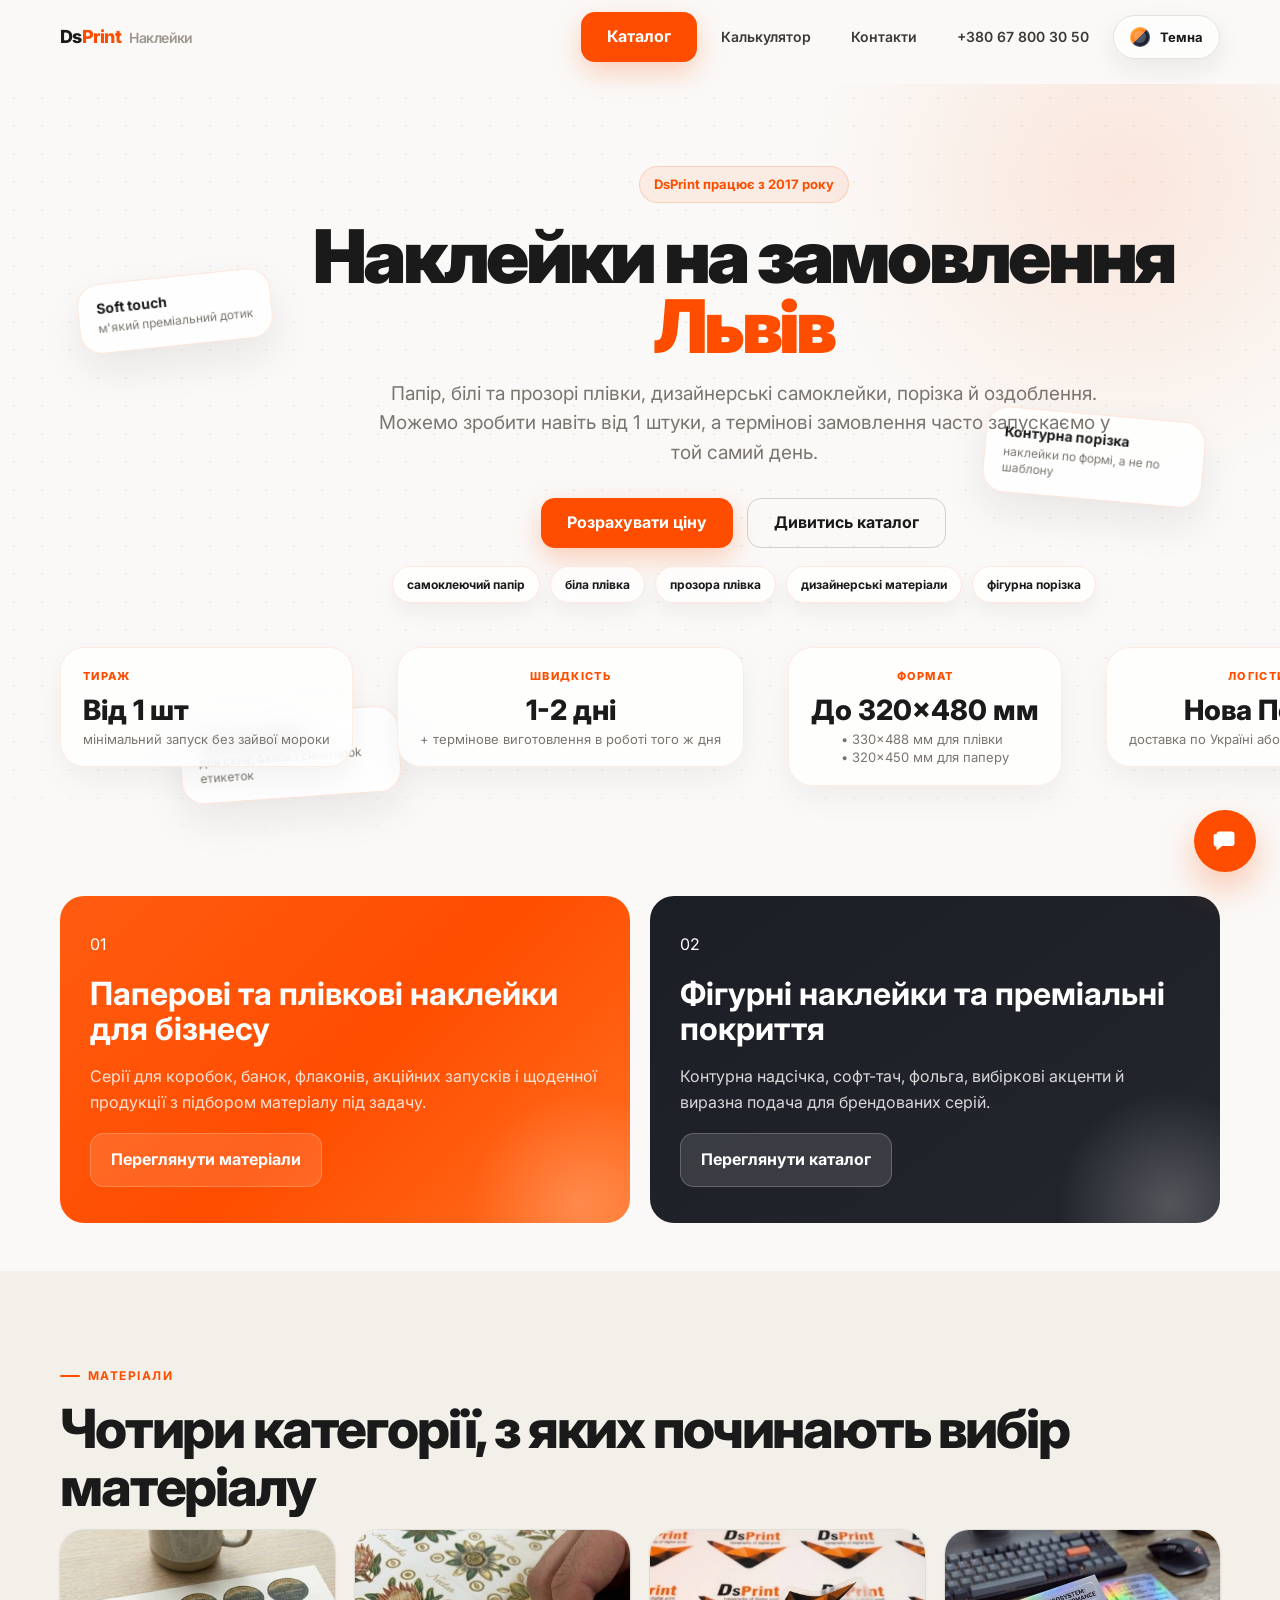
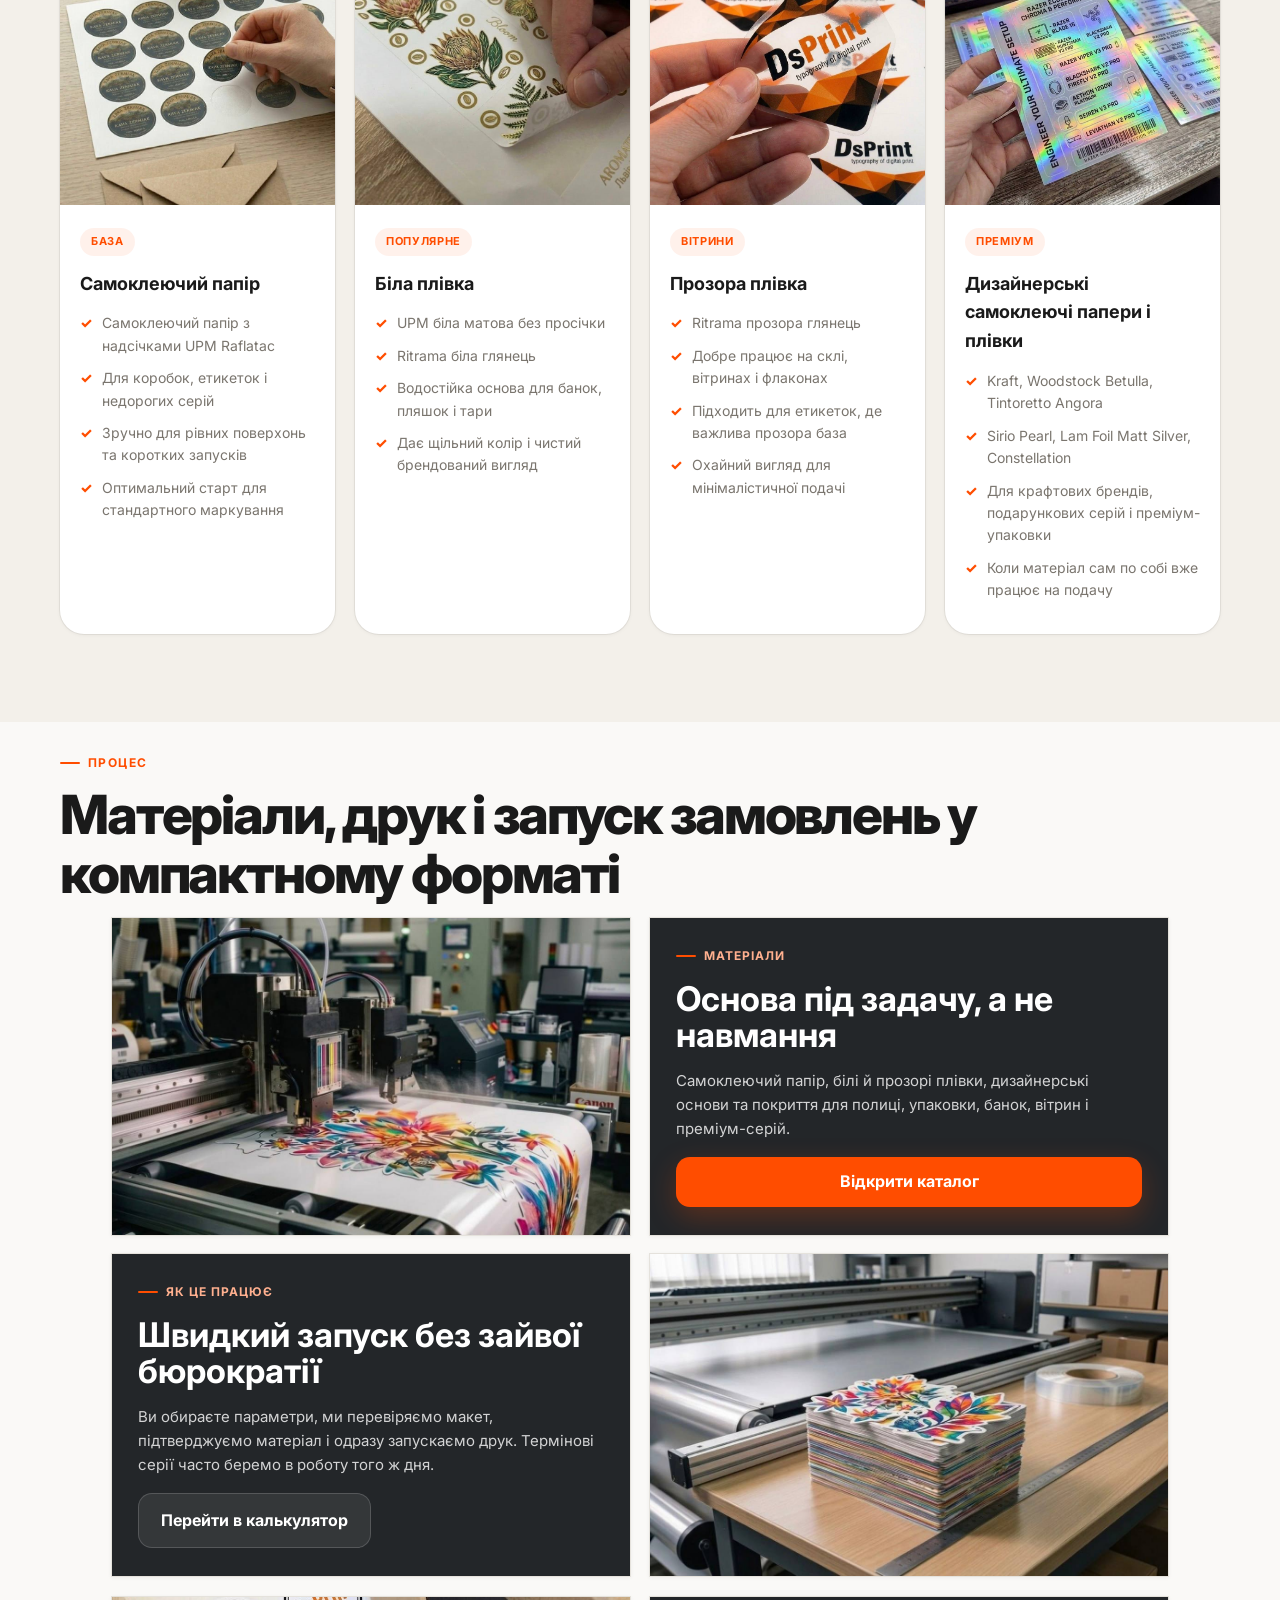
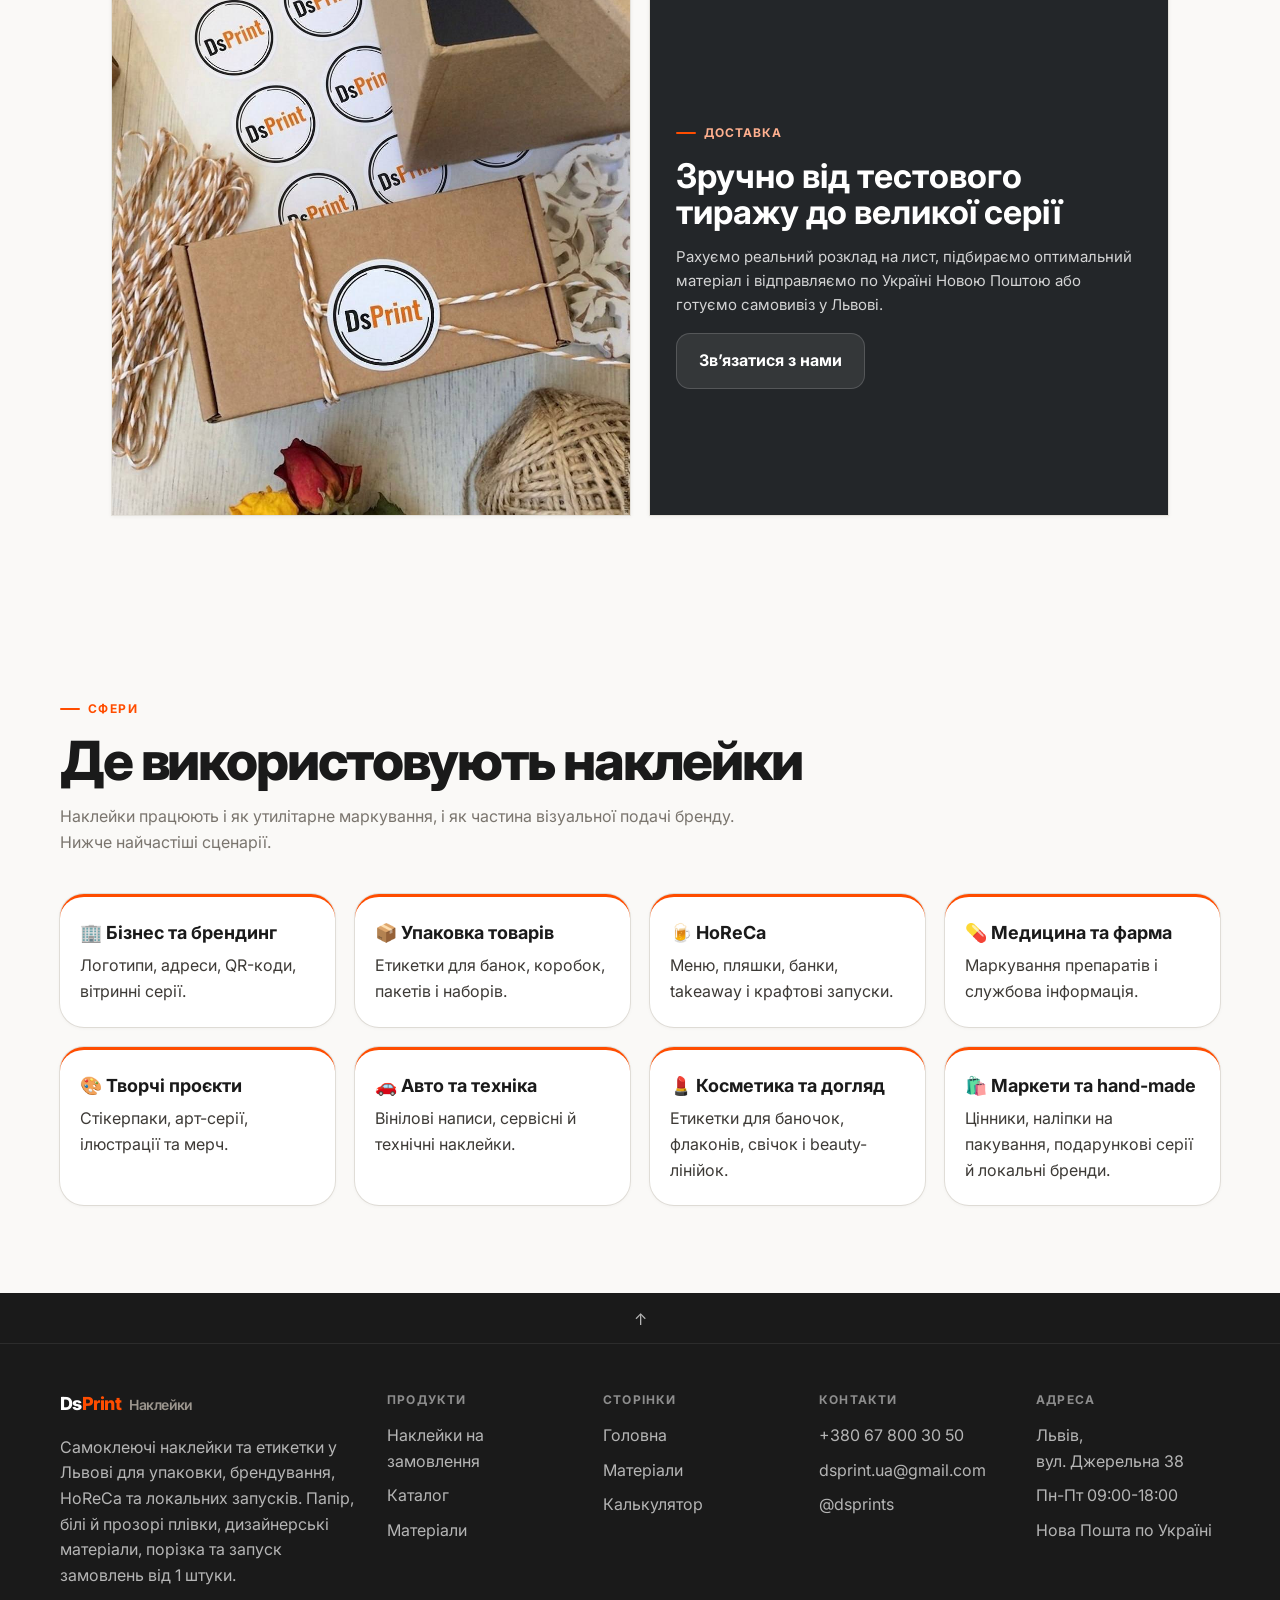
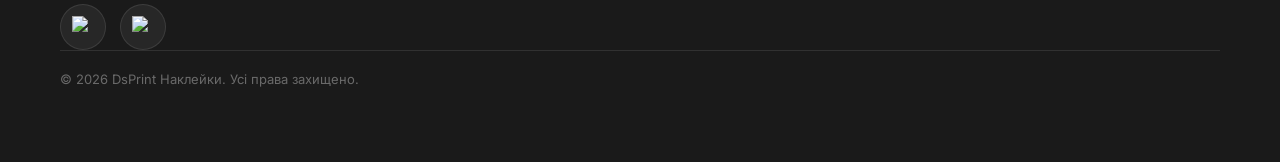
==== index.html @ 081d1b16 "Revert "Simplify homepage hero composition" This reverts commit 4e54f6a2fb93d3cbe305ace65dcfa11cef49" ====
﻿<!DOCTYPE html>
<html lang="uk">
<head>
  <meta charset="UTF-8">
  <meta name="viewport" content="width=device-width, initial-scale=1.0, viewport-fit=cover">
  <title>DsPrint Наклейки | Друк наклейок та етикеток у Львові</title>
  <meta name="description" content="DsPrint Наклейки друкує самоклеючі наклейки та етикетки у Львові. Папір, білі й прозорі плівки, дизайнерські матеріали, порізка та доставка по Україні.">
  <script>
    (() => {
      try {
        const storedTheme = localStorage.getItem("dsprintTheme");
        const theme = storedTheme === "dark" || storedTheme === "light"
          ? storedTheme
          : (window.matchMedia("(prefers-color-scheme: dark)").matches ? "dark" : "light");
        document.documentElement.dataset.theme = theme;
        document.documentElement.style.colorScheme = theme;
      } catch {}
    })();
  </script>
  <link rel="preconnect" href="https://fonts.googleapis.com">
  <link rel="preconnect" href="https://fonts.gstatic.com" crossorigin>
  <link href="https://fonts.googleapis.com/css2?family=Inter:wght@400;500;600;700;800;900&display=swap" rel="stylesheet">
  <link rel="stylesheet" href="assets/styles.css?v=20260402a">
</head>
<body id="top" class="home-page">
  <header class="site-header" data-header>
    <div class="container header-wrap">
      <a class="logo" href="index.html"><span>Ds</span><span class="print">Print</span><small>Наклейки</small></a>
      <button class="nav-toggle" type="button" data-nav-toggle aria-label="Меню"><span></span><span></span><span></span></button>
      <nav class="nav-links">
        <a class="btn btn-primary" href="materials.html">Каталог</a>
        <a class="nav-link" href="calculator.html">Калькулятор</a>
        <a class="nav-link" href="#contacts">Контакти</a>
        <a class="nav-link" href="tel:+380678003050">+380 67 800 30 50</a>
      </nav>
      <nav class="nav-menu" data-nav-menu>
        <a class="btn btn-primary" href="materials.html">Каталог</a>
        <a href="calculator.html">Калькулятор</a>
        <a href="#contacts">Контакти</a>
        <a href="tel:+380678003050">+380 67 800 30 50</a>
      </nav>
    </div>
  </header>
  <main>
    <section class="hero home-hero">
      <div class="container hero-wrap home-hero-wrap">
        <div class="hero-floating" aria-hidden="true">
          <div class="hero-floating-card hero-floating-card-left">
            <strong>Soft touch</strong>
            <span>м'який преміальний дотик</span>
          </div>
          <div class="hero-floating-card hero-floating-card-right">
            <strong>Контурна порізка</strong>
            <span>наклейки по формі, а не по шаблону</span>
          </div>
          <div class="hero-floating-card hero-floating-card-bottom">
            <strong>Прозора плівка</strong>
            <span>для скла, банок і clean-look етикеток</span>
          </div>
        </div>
        <div class="hero-chip">DsPrint працює з 2017 року</div>
        <h1 class="hero-title">Наклейки на замовлення<br><span class="accent">Львів</span></h1>
        <p class="hero-sub">Папір, білі та прозорі плівки, дизайнерські самоклейки, порізка й оздоблення. Можемо зробити навіть від 1 штуки, а термінові замовлення часто запускаємо у той самий день.</p>
        <div class="hero-actions">
          <a class="btn btn-primary" href="calculator.html">Розрахувати ціну</a>
          <a class="btn btn-outline" href="materials.html">Дивитись каталог</a>
        </div>
        <div class="hero-samples" aria-label="Популярні опції">
          <span class="hero-sample-pill">самоклеючий папір</span>
          <span class="hero-sample-pill">біла плівка</span>
          <span class="hero-sample-pill">прозора плівка</span>
          <span class="hero-sample-pill">дизайнерські матеріали</span>
          <span class="hero-sample-pill">фігурна порізка</span>
        </div>
        <div class="hero-stats">
          <div class="hero-stat">
            <small>тираж</small>
            <strong>Від 1 шт</strong>
            <span>мінімальний запуск без зайвої мороки</span>
          </div>
          <div class="hero-stat hero-stat-center">
            <small>швидкість</small>
            <strong>1-2 дні</strong>
            <span>+ термінове виготовлення в роботі того ж дня</span>
          </div>
          <div class="hero-stat">
            <small>формат</small>
            <strong>До 320×480 мм</strong>
            <span>• 330×488 мм для плівки<br>• 320×450 мм для паперу</span>
          </div>
          <div class="hero-stat">
            <small>логістика</small>
            <strong>Нова Пошта</strong>
            <span>доставка по Україні або самовивіз у Львові</span>
          </div>
        </div>
      </div>
    </section>
    <section class="section tight">
      <div class="container big-grid">
        <article class="big-card orange">
          <div>01</div>
          <h3>Паперові та плівкові наклейки для бізнесу</h3>
          <p>Серії для коробок, банок, флаконів, акційних запусків і щоденної продукції з підбором матеріалу під задачу.</p>
          <a href="materials.html">Переглянути матеріали</a>
        </article>
        <article class="big-card dark">
          <div>02</div>
          <h3>Фігурні наклейки та преміальні покриття</h3>
          <p>Контурна надсічка, софт-тач, фольга, вибіркові акценти й виразна подача для брендованих серій.</p>
          <a href="materials.html?materialFilter=designer#materials-catalog">Переглянути каталог</a>
        </article>
      </div>
    </section>
    <section class="section section-alt">
      <div class="container">
        <div class="tag">Матеріали</div>
        <h2 class="section-title">Чотири категорії, з яких починають вибір матеріалу</h2>
        <div class="card-grid materials-grid">
          <article class="card"><img src="photos/1.jpg" alt="Самоклеючий папір"><div class="card-body"><div class="badge">База</div><h3>Самоклеючий папір</h3><ul><li>Самоклеючий папір з надсічками UPM Raflatac</li><li>Для коробок, етикеток і недорогих серій</li><li>Зручно для рівних поверхонь та коротких запусків</li><li>Оптимальний старт для стандартного маркування</li></ul></div></article>
          <article class="card"><img src="photos/2.jpg" alt="Біла плівка"><div class="card-body"><div class="badge">Популярне</div><h3>Біла плівка</h3><ul><li>UPM біла матова без просічки</li><li>Ritrama біла глянець</li><li>Водостійка основа для банок, пляшок і тари</li><li>Дає щільний колір і чистий брендований вигляд</li></ul></div></article>
          <article class="card"><img src="photos/3.jpg" alt="Прозора плівка"><div class="card-body"><div class="badge">Вітрини</div><h3>Прозора плівка</h3><ul><li>Ritrama прозора глянець</li><li>Добре працює на склі, вітринах і флаконах</li><li>Підходить для етикеток, де важлива прозора база</li><li>Охайний вигляд для мінімалістичної подачі</li></ul></div></article>
          <article class="card"><img src="photos/4.jpg" alt="Дизайнерські самоклеючі папери і плівки"><div class="card-body"><div class="badge">Преміум</div><h3>Дизайнерські самоклеючі папери і плівки</h3><ul><li>Kraft, Woodstock Betulla, Tintoretto Angora</li><li>Sirio Pearl, Lam Foil Matt Silver, Constellation</li><li>Для крафтових брендів, подарункових серій і преміум-упаковки</li><li>Коли матеріал сам по собі вже працює на подачу</li></ul></div></article>
        </div>
      </div>
    </section>
    <section class="section section-tight">
      <div class="container">
        <div class="tag">Процес</div>
        <h2 class="section-title">Матеріали, друк і запуск замовлень у компактному форматі</h2>
        <div class="mosaic-grid">
          <article class="mosaic-card mosaic-photo">
            <img src="photos/1.1.jpg" alt="Матеріали для наклейок">
          </article>
          <article class="mosaic-card mosaic-info">
            <div class="tag">Матеріали</div>
            <h3>Основа під задачу, а не навмання</h3>
            <p>Самоклеючий папір, білі й прозорі плівки, дизайнерські основи та покриття для полиці, упаковки, банок, вітрин і преміум-серій.</p>
            <a class="btn btn-primary" href="materials.html">Відкрити каталог</a>
          </article>
          <article class="mosaic-card mosaic-photo">
            <img src="photos/1.3.jpg" alt="Біла плівка для наклейок">
          </article>
          <article class="mosaic-card mosaic-info">
            <div class="tag">Як це працює</div>
            <h3>Швидкий запуск без зайвої бюрократії</h3>
            <p>Ви обираєте параметри, ми перевіряємо макет, підтверджуємо матеріал і одразу запускаємо друк. Термінові серії часто беремо в роботу того ж дня.</p>
            <a class="btn btn-ghost" href="calculator.html">Перейти в калькулятор</a>
          </article>
          <article class="mosaic-card mosaic-photo">
            <img src="photos/1.2.jpg" alt="Дизайнерські самоклеючі матеріали">
          </article>
          <article class="mosaic-card mosaic-info">
            <div class="tag">Доставка</div>
            <h3>Зручно від тестового тиражу до великої серії</h3>
            <p>Рахуємо реальний розклад на лист, підбираємо оптимальний матеріал і відправляємо по Україні Новою Поштою або готуємо самовивіз у Львові.</p>
            <a class="btn btn-ghost" href="#contacts">Зв’язатися з нами</a>
          </article>
        </div>
      </div>
    </section>
    <section class="section">
      <div class="container">
        <div class="tag">Сфери</div>
        <h2 class="section-title">Де використовують наклейки</h2>
        <p class="section-sub">Наклейки працюють і як утилітарне маркування, і як частина візуальної подачі бренду. Нижче найчастіші сценарії.</p>
          <div class="metric-row use-cases-grid">
            <article class="metric"><strong>🏢 Бізнес та брендинг</strong><span>Логотипи, адреси, QR-коди, вітринні серії.</span></article>
            <article class="metric"><strong>📦 Упаковка товарів</strong><span>Етикетки для банок, коробок, пакетів і наборів.</span></article>
            <article class="metric"><strong>🍺 HoReCa</strong><span>Меню, пляшки, банки, takeaway і крафтові запуски.</span></article>
            <article class="metric"><strong>💊 Медицина та фарма</strong><span>Маркування препаратів і службова інформація.</span></article>
            <article class="metric"><strong>🎨 Творчі проєкти</strong><span>Стікерпаки, арт-серії, ілюстрації та мерч.</span></article>
            <article class="metric"><strong>🚗 Авто та техніка</strong><span>Вінілові написи, сервісні й технічні наклейки.</span></article>
            <article class="metric"><strong>💄 Косметика та догляд</strong><span>Етикетки для баночок, флаконів, свічок і beauty-лінійок.</span></article>
            <article class="metric"><strong>🛍️ Маркети та hand-made</strong><span>Цінники, наліпки на пакування, подарункові серії й локальні бренди.</span></article>
          </div>
      </div>
    </section>
  </main>
  <div class="contact-fab">
    <form class="callback-form" data-callback-form>
      <div class="field"><label for="cb-name">Ваше ім'я</label><input id="cb-name" type="text" placeholder="Як до вас звертатись"></div>
      <div class="field"><label for="cb-phone">Телефон</label><input id="cb-phone" type="tel" placeholder="+380"></div>
      <a class="btn btn-primary" href="tel:+380678003050">Замовити дзвінок</a>
    </form>
    <div class="fab-panel" data-fab-panel>
      <button class="fab-pill" type="button" data-callback-toggle>
        <span class="icon cb" aria-hidden="true">
          <svg viewBox="0 0 24 24" role="img" focusable="false">
            <path d="M6.62 10.79a15.05 15.05 0 0 0 6.59 6.59l2.2-2.2a1 1 0 0 1 1.01-.24c1.11.37 2.3.57 3.53.57a1 1 0 0 1 1 1V20a1 1 0 0 1-1 1C10.3 21 3 13.7 3 4a1 1 0 0 1 1-1h3.49a1 1 0 0 1 1 1c0 1.23.2 2.42.57 3.53a1 1 0 0 1-.24 1.01z" fill="currentColor"/>
          </svg>
        </span>
        Зворотній дзвінок
      </button>
      <a class="fab-pill" href="https://t.me/dsprints">
        <span class="icon tg" aria-hidden="true"><img src="https://cdn.simpleicons.org/telegram/FFFFFF" alt=""></span>
        Telegram
      </a>
      <a class="fab-pill" href="viber://chat?number=%2B380678003050">
        <span class="icon vb" aria-hidden="true"><img src="https://cdn.simpleicons.org/viber/FFFFFF" alt=""></span>
        Viber
      </a>
    </div>
    <button class="fab-trigger" type="button" data-fab-toggle aria-label="Повідомлення">
      <svg viewBox="0 0 24 24" role="img" focusable="false" aria-hidden="true">
        <path d="M4 5.5A2.5 2.5 0 0 1 6.5 3h11A2.5 2.5 0 0 1 20 5.5v8A2.5 2.5 0 0 1 17.5 16H9l-4.2 3.5A.5.5 0 0 1 4 19.1V16.5A2.5 2.5 0 0 1 1.5 14v-8A2.5 2.5 0 0 1 4 5.5Z" fill="currentColor"/>
      </svg>
    </button>
  </div>
  <footer class="footer" id="contacts">
    <a class="back-top" href="#top">↑</a>
    <div class="container footer-main">
      <div class="footer-grid">
        <div>
          <a class="logo" href="index.html"><span style="color:#fff">Ds</span><span class="print">Print</span><small>Наклейки</small></a>
          <p>Самоклеючі наклейки та етикетки у Львові для упаковки, брендування, HoReCa та локальних запусків. Папір, білі й прозорі плівки, дизайнерські матеріали, порізка та запуск замовлень від 1 штуки.</p>
          <div class="footer-social">
            <a class="social-pill" href="https://t.me/dsprints" aria-label="Telegram">
              <img src="https://cdn.simpleicons.org/telegram/229ED9" alt="Telegram">
            </a>
            <a class="social-pill" href="viber://chat?number=%2B380678003050" aria-label="Viber">
              <img src="https://cdn.simpleicons.org/viber/7360F2" alt="Viber">
            </a>
          </div>
        </div>
        <div><h4>Продукти</h4><ul><li><a href="#top">Наклейки на замовлення</a></li><li><a href="materials.html">Каталог</a></li><li><a href="materials.html">Матеріали</a></li></ul></div>
        <div><h4>Сторінки</h4><ul><li><a href="index.html">Головна</a></li><li><a href="materials.html">Матеріали</a></li><li><a href="calculator.html">Калькулятор</a></li></ul></div>
        <div><h4>Контакти</h4><ul><li><a href="tel:+380678003050">+380 67 800 30 50</a></li><li><a href="mailto:dsprint.ua@gmail.com">dsprint.ua@gmail.com</a></li><li><a href="https://t.me/dsprints">@dsprints</a></li></ul></div>
        <div><h4>Адреса</h4><ul><li>Львів, вул.&nbsp;Джерельна&nbsp;38</li><li>Пн-Пт 09:00-18:00</li><li>Нова Пошта по Україні</li></ul></div>
      </div>
      <div class="footer-bottom">© 2026 DsPrint Наклейки. Усі права захищено.</div>
    </div>
  </footer>
  <script src="assets/app.js?v=20260402a"></script>
</body>
</html>
---- assets/styles.css ----
:root{color-scheme:light;--bg:#faf9f7;--bg-soft:#f3f0ea;--text:#1a1a1a;--body:#3d3a36;--muted:#7a756e;--line:#e5e2dc;--line-strong:#d4cec5;--accent:#ff4d00;--accent-dark:#e64500;--radius-s:10px;--radius-m:14px;--radius-l:24px;--shadow:0 14px 40px rgba(26,26,26,.08);--container:min(1160px,calc(100% - 32px))}
:root[data-theme="dark"]{color-scheme:dark;--bg:#0d1117;--bg-soft:#161b22;--text:#f3f6fb;--body:#d3dae6;--muted:#99a3b4;--line:#273142;--line-strong:#3a4860;--shadow:0 18px 48px rgba(0,0,0,.34)}
*,*::before,*::after{box-sizing:border-box} html{scroll-behavior:smooth} body{margin:0;font-family:"Inter",sans-serif;background:var(--bg);color:var(--body);line-height:1.6;overflow-x:clip} [hidden]{display:none!important}
a{color:inherit;text-decoration:none} img{display:block;max-width:100%} button,input,select,textarea{font:inherit}
.container{width:var(--container);margin:0 auto}.section{padding:88px 0}.section-alt{background:var(--bg-soft)}
.tag{display:inline-flex;align-items:center;gap:8px;margin-bottom:14px;color:var(--accent);font-size:12px;font-weight:700;letter-spacing:.12em;text-transform:uppercase}.tag::before{content:"";width:20px;height:2px;border-radius:999px;background:var(--accent)}.tag-clean::before{content:none}
.section-title{margin:0 0 14px;color:var(--text);font-size:clamp(30px,4.8vw,54px);font-weight:800;line-height:1.08;letter-spacing:-.04em}.section-sub{max-width:700px;margin:0 0 38px;color:var(--muted);font-size:16px}
.site-header{position:fixed;inset:0 0 auto;z-index:999;padding:calc(12px + env(safe-area-inset-top,0px)) 0 12px;transition:padding .25s ease,background .25s ease,border-color .25s ease;border-bottom:1px solid transparent;background:rgba(250,249,247,.92);backdrop-filter:blur(20px)}.site-header.scrolled{padding:calc(8px + env(safe-area-inset-top,0px)) 0 8px;background:rgba(250,249,247,.94);border-bottom-color:var(--line)}
.header-wrap{display:flex;align-items:center;gap:20px}.logo{display:inline-flex;align-items:baseline;font-size:18px;font-weight:800;letter-spacing:-.03em;color:var(--text)}.logo .print{color:var(--accent)}.logo small{margin-left:8px;color:#9c968e;font-size:14px;font-weight:600}
.nav-toggle{position:relative;z-index:1001;display:inline-flex;flex-direction:column;justify-content:center;gap:5px;width:44px;height:44px;margin-left:auto;padding:10px;border:0;border-radius:var(--radius-s);background:transparent}.nav-toggle span{display:block;height:2px;border-radius:999px;background:var(--text);transition:transform .25s ease,opacity .25s ease}.nav-toggle.is-open span:nth-child(1){transform:translateY(7px) rotate(45deg)}.nav-toggle.is-open span:nth-child(2){opacity:0}.nav-toggle.is-open span:nth-child(3){transform:translateY(-7px) rotate(-45deg)}
.nav-links{display:none;align-items:center;gap:8px;margin-left:auto}.nav-menu{position:absolute;top:calc(100% + 10px);left:16px;right:16px;z-index:1000;display:none;flex-direction:column;gap:10px;padding:16px;border:1px solid var(--line);border-radius:24px;background:rgba(255,255,255,.98);box-shadow:0 24px 60px rgba(26,26,26,.16)}.nav-menu.open{display:flex}
.nav-link,.nav-menu a{display:inline-flex;align-items:center;justify-content:center;min-height:44px;padding:10px 16px;border-radius:var(--radius-s);font-size:14px;font-weight:600}.nav-menu a:not(.btn){background:var(--bg-soft)}
.btn{display:inline-flex;align-items:center;justify-content:center;min-height:50px;padding:0 26px;border:0;border-radius:var(--radius-m);font-weight:700;transition:.25s ease}.btn-primary{background:var(--accent);color:#fff;box-shadow:0 10px 28px rgba(255,77,0,.26)}.btn-primary:hover{background:var(--accent-dark);transform:translateY(-1px)}.btn-outline{border:1.5px solid var(--line-strong);background:transparent;color:var(--text)}.btn-outline:hover{border-color:var(--accent);color:var(--accent)}
main{padding-top:calc(84px + env(safe-area-inset-top,0px))}.hero{position:relative;overflow:hidden;padding:82px 0 72px;background:radial-gradient(rgba(0,0,0,.05) 1px,transparent 1px) 0 0/28px 28px,var(--bg)}.hero::before{content:"";position:absolute;top:-240px;right:-180px;width:680px;height:680px;border-radius:50%;background:radial-gradient(circle,rgba(255,77,0,.11) 0%,transparent 65%)}.hero-wrap{position:relative;z-index:1}.hero.tight{padding:34px 0 12px}.section.tight{padding:14px 0 48px}
.hero-chip{display:inline-flex;align-items:center;gap:8px;padding:7px 14px;margin-bottom:18px;border:1px solid rgba(255,77,0,.18);border-radius:999px;background:rgba(255,77,0,.08);color:var(--accent);font-size:13px;font-weight:700}.hero-title{max-width:920px;margin:0 0 18px;color:var(--text);font-size:clamp(38px,6vw,74px);font-weight:900;line-height:.95;letter-spacing:-.05em;text-wrap:balance}.hero-title .accent{display:block;color:var(--accent)}.hero-sub{max-width:760px;margin:0 0 30px;color:var(--muted);font-size:clamp(16px,2vw,19px);line-height:1.55}.calc-hero-wrap{display:grid;justify-items:center}.calc-hero-wrap .hero-chip{margin-bottom:10px}.calc-hero-wrap .hero-title{max-width:980px;margin:0 auto 10px;text-align:center;font-size:clamp(34px,5vw,52px);line-height:.98}.calc-hero-wrap .hero-title .accent{display:inline}.calc-hero-wrap .hero-sub{max-width:980px;margin:0 auto;text-align:center;color:var(--muted);font-size:clamp(14px,1.6vw,16px)}
body:not(.materials-page) .hero-wrap:not(.calc-hero-wrap){display:grid;justify-items:center}
body:not(.materials-page) .hero-wrap:not(.calc-hero-wrap) .hero-chip{margin-bottom:18px}
body:not(.materials-page) .hero-wrap:not(.calc-hero-wrap) .hero-title{margin:0 auto 18px;text-align:center}
body:not(.materials-page) .hero-wrap:not(.calc-hero-wrap) .hero-sub{margin:0 auto 30px;text-align:center}
body:not(.materials-page) .hero-wrap:not(.calc-hero-wrap) .hero-actions{justify-content:center}
.hero-actions,.footer-social{display:flex;flex-wrap:wrap;gap:14px}.hero-stats{display:grid;grid-template-columns:1fr;gap:18px;margin:34px auto 0;padding:10px 0 4px;max-width:1120px;align-items:start;justify-items:center}.hero-stat,.hero-stat-center{display:flex;flex-direction:column;align-items:flex-start;justify-content:flex-start;gap:6px;width:100%;max-width:320px}.hero-stat strong{display:block;color:var(--text);font-size:28px;font-weight:800;line-height:1}.hero-stat span{display:block;color:var(--muted);font-size:13px;line-height:1.45;text-align:left}.hero-stat-center{align-items:center}.hero-stat-center strong,.hero-stat-center span{text-align:center}.hero-stats .hero-stat:nth-child(3){align-items:center}.hero-stats .hero-stat:nth-child(3) strong{white-space:nowrap}.hero-stats .hero-stat:nth-child(3) span{text-align:left}.hero-stats .hero-stat:nth-child(4){align-items:center}.hero-stats .hero-stat:nth-child(4) span{text-align:center}
.home-hero{padding-bottom:92px}.home-hero-wrap{position:relative}.hero-samples{display:flex;flex-wrap:wrap;justify-content:center;gap:10px;max-width:900px;margin:18px auto 0}.hero-sample-pill{display:inline-flex;align-items:center;min-height:34px;padding:8px 14px;border:1px solid rgba(255,77,0,.12);border-radius:999px;background:rgba(255,255,255,.72);color:var(--text);font-size:12px;font-weight:700;box-shadow:0 10px 22px rgba(26,26,26,.05);backdrop-filter:blur(14px)}.hero-floating{position:absolute;inset:0;pointer-events:none}.hero-floating-card{position:absolute;display:grid;gap:4px;max-width:220px;padding:16px 18px;border:1px solid rgba(255,77,0,.14);border-radius:22px;background:rgba(255,255,255,.82);box-shadow:0 18px 42px rgba(26,26,26,.08);backdrop-filter:blur(16px)}.hero-floating-card strong{color:var(--text);font-size:14px;line-height:1.15}.hero-floating-card span{color:var(--muted);font-size:12px;line-height:1.35}.hero-floating-card-left{top:110px;left:18px;transform:rotate(-6deg)}.hero-floating-card-right{top:248px;right:16px;transform:rotate(5deg)}.hero-floating-card-bottom{bottom:-8px;left:120px;transform:rotate(-4deg)}.home-page .hero::after{content:"";position:absolute;inset:auto 0 0;display:block;height:120px;background:linear-gradient(180deg,rgba(250,249,247,0) 0%,rgba(250,249,247,.92) 100%)}.hero-stat{position:relative;padding:20px 22px 18px;border:1px solid rgba(255,77,0,.1);border-radius:24px;background:rgba(255,255,255,.74);box-shadow:0 12px 32px rgba(26,26,26,.05);backdrop-filter:blur(12px)}.hero-stat small{display:block;margin-bottom:4px;color:var(--accent);font-size:11px;font-weight:800;letter-spacing:.12em;text-transform:uppercase}.hero-stat.hero-stat-center{align-items:center}.hero-stat.hero-stat-center small,.hero-stat.hero-stat-center strong,.hero-stat.hero-stat-center span{text-align:center}
.big-grid,.card-grid,.catalog-grid,.gallery-grid,.steps,.footer-grid,.calc-grid,.metric-row{display:grid;gap:20px}
.big-card{position:relative;display:flex;flex-direction:column;gap:18px;padding:36px 30px;border-radius:var(--radius-l);color:#fff;overflow:hidden}.big-card::before{content:"";position:absolute;inset:auto -60px -90px auto;width:220px;height:220px;border-radius:50%;background:radial-gradient(circle,rgba(255,255,255,.22) 0%,rgba(255,255,255,0) 72%)}.big-card.orange{background:linear-gradient(135deg,#ff5c11 0%,#ff4d00 52%,#ff6f1f 100%)}.big-card.dark{background:linear-gradient(145deg,#1b1e24 0%,#23262d 100%)}.big-card h3{position:relative;margin:0;font-size:clamp(24px,3vw,32px);line-height:1.1}.big-card p{position:relative;margin:0;color:rgba(255,255,255,.82)}.big-card a{position:relative;display:inline-flex;align-items:center;width:fit-content;padding:13px 20px;border:1px solid rgba(255,255,255,.22);border-radius:var(--radius-m);background:rgba(255,255,255,.12);font-weight:700}
.metric{padding:22px 20px;border-top:3px solid var(--accent);border-radius:var(--radius-l);background:#fff;box-shadow:0 1px 4px rgba(0,0,0,.05),0 0 0 1px var(--line)}.metric strong{display:block;margin-bottom:6px;color:var(--text);font-size:18px}.use-cases-grid{grid-template-columns:1fr}
.card,.catalog-card,.gallery-card,.result-card,.form-card{overflow:hidden;border-radius:var(--radius-l);background:#fff;box-shadow:0 1px 4px rgba(0,0,0,.05),0 0 0 1px var(--line)}.card img,.catalog-card img,.gallery-card img{width:100%;aspect-ratio:1/1;object-fit:cover}.card-body,.catalog-body,.gallery-body,.result-card,.form-card{padding:22px 20px}.calc-section .form-card{padding:14px}
.card h3,.catalog-card h3,.gallery-card h3,.result-card h3{margin:0 0 10px;color:var(--text);font-size:18px}.card p,.catalog-card p,.gallery-card p{margin:0;color:var(--muted);font-size:14px}
.badge{display:inline-flex;margin-bottom:14px;padding:5px 11px;border-radius:999px;background:rgba(255,77,0,.08);color:var(--accent);font-size:11px;font-weight:700;letter-spacing:.06em;text-transform:uppercase}
.check-list,.card ul{margin:14px 0 0;padding:0;list-style:none}.check-list li,.card li{position:relative;margin-bottom:10px;padding-left:22px;color:var(--muted);font-size:14px}.check-list li::before,.card li::before{content:"✓";position:absolute;left:0;color:var(--accent);font-weight:800}
.feature{display:grid;width:min(1180px,calc(100vw - 32px));margin:0 auto 28px;border:1px solid var(--line);border-radius:var(--radius-xl);overflow:hidden;background:#fff;box-shadow:0 1px 4px rgba(0,0,0,.05)}.feature.alt{background:var(--bg)}.feature-image{min-height:260px}.feature-image img{width:100%;height:100%;aspect-ratio:4/3;object-fit:cover}.feature-body{padding:32px 24px}.feature-body .section-title{font-size:clamp(30px,4vw,48px);margin-bottom:12px}.feature-body .section-sub{font-size:16px;margin-bottom:20px}
.section-tight{padding-top:24px}.mosaic-grid{display:grid;gap:18px}.mosaic-card{overflow:hidden;border:1px solid var(--line);border-radius:var(--radius-xl);background:#fff;box-shadow:0 1px 4px rgba(0,0,0,.05)}.mosaic-photo{min-height:240px}.mosaic-photo img{width:100%;height:100%;display:block;object-fit:cover}.mosaic-info{display:flex;flex-direction:column;justify-content:center;gap:16px;min-height:240px;padding:28px 26px;background:#232629;color:#fff}.mosaic-info .tag{margin:0;color:#ffb08f;background:transparent;border:0;padding:0;font-size:12px;letter-spacing:.08em;text-transform:uppercase}.mosaic-info h3{margin:0;font-size:clamp(24px,3vw,34px);line-height:1.05}.mosaic-info p{margin:0;color:rgba(255,255,255,.8);font-size:15px;line-height:1.6}.btn-ghost{display:inline-flex;align-items:center;justify-content:center;width:fit-content;padding:14px 22px;border:1px solid rgba(255,255,255,.16);border-radius:var(--radius-m);background:rgba(255,255,255,.08);color:#fff;font-weight:700}.btn-ghost:hover{background:rgba(255,255,255,.14)}
.step{padding:28px 22px;border-radius:var(--radius-l);background:#fff;box-shadow:0 1px 4px rgba(0,0,0,.05),0 0 0 1px var(--line)}.step-number{display:inline-grid;place-items:center;width:42px;height:42px;margin-bottom:14px;border-radius:12px;background:var(--accent);color:#fff;font-weight:800}
.field,.select,.range-box{padding:16px 18px;border:1.5px solid var(--line);border-radius:var(--radius-m);background:#fff}.field label,.select label,.range-box label{display:block;margin-bottom:8px;color:var(--text);font-weight:700;font-size:14px}.field input,.field textarea,.select select{width:100%;border:0;outline:0;background:transparent;color:var(--text)}
.range-meta{display:flex;justify-content:space-between;gap:12px;margin-top:10px;color:var(--muted);font-size:14px}.result-card strong{display:block;margin:8px 0 14px;color:var(--text);font-size:clamp(34px,5vw,46px);line-height:1}
.calc-form{display:grid;gap:10px}.check-grid{display:grid;gap:14px}.calc-hero{padding-bottom:28px}.calc-hero-wrap,.calc-section{text-align:center}.calc-section .container{width:min(1280px,calc(100% - 20px))}.calc-head{display:grid;gap:2px;justify-items:center}.calc-toolbar{display:grid;gap:12px}.toolbar-box{display:grid;grid-template-rows:28px minmax(58px,auto) minmax(40px,auto);align-items:start;justify-items:center;gap:12px;padding:18px 18px 16px;border:1px solid var(--line);background:#fff;text-align:center}.toolbar-box label{display:flex;align-items:flex-end;justify-content:center;min-height:28px;margin:0;color:var(--text);font-size:14px;font-weight:700;text-transform:lowercase;line-height:1.2}.calc-toolbar>.toolbar-box:first-child{--toolbar-group-width:300px}.calc-toolbar>.toolbar-box:nth-child(2){--toolbar-group-width:188px}.calc-toolbar>.toolbar-box:nth-child(3){--toolbar-group-width:184px}.calc-toolbar>.toolbar-box:first-child label,.calc-toolbar>.toolbar-box:nth-child(2) label,.calc-toolbar>.toolbar-box:nth-child(3) label{width:var(--toolbar-group-width);max-width:100%;transform:none}.toolbar-inline{display:flex;align-items:center;justify-content:center;gap:14px;min-height:58px;position:relative}.calc-toolbar>.toolbar-box:first-child .toolbar-inline,.calc-toolbar>.toolbar-box:nth-child(2) .toolbar-inline,.calc-toolbar>.toolbar-box:nth-child(3) .toolbar-inline{width:var(--toolbar-group-width);max-width:100%;justify-content:space-between;transform:none;padding-left:0}.calc-toolbar>.toolbar-box:first-child .toolbar-inline{width:auto;max-width:100%;justify-content:center;gap:16px}.calc-toolbar>.toolbar-box:nth-child(2) .toolbar-inline{transform:translateX(-3px)}.calc-toolbar>.toolbar-box:first-child .toolbar-inline strong,.calc-toolbar>.toolbar-box:nth-child(2) .toolbar-inline strong{display:block;position:absolute;top:50%;left:calc(100% + 10px);transform:translateY(-50%);white-space:nowrap}.toolbar-inline input{width:86px;height:44px;border:1px solid var(--line-strong);text-align:center;font-size:18px;font-weight:600;background:transparent}.toolbar-inline span,.toolbar-inline strong{color:var(--text);font-size:18px;font-weight:700;line-height:1}.step-btn{display:grid;place-items:center;width:34px;height:34px;padding:0;border:0;background:transparent;color:#b5b5b5;font-size:34px;cursor:pointer;line-height:1}.preset-row{display:flex;flex-wrap:wrap;justify-content:center;align-content:start;gap:8px;min-height:40px;margin-top:0}.preset-btn{min-height:32px;padding:5px 10px;border:1px solid var(--line);background:#eef3f6;font-size:12px;font-weight:600;cursor:pointer}.option-block{display:grid;gap:8px;padding:10px;border:1px solid var(--line);background:#fff}.option-block.centered{justify-items:center}.option-block>label{color:var(--text);font-size:13px;font-weight:700;text-transform:lowercase}.option-help{max-width:760px;margin:0;color:var(--muted);font-size:12px;line-height:1.45}.option-subpanel{width:100%;padding-top:6px;border-top:1px solid var(--line)}.material-subpanel{padding-top:10px}.material-subpanel[hidden]{display:none!important}.material-flow-indicator{display:grid;justify-items:center;gap:6px;margin:2px 0 14px}.material-flow-line{display:block;width:2px;height:16px;background:linear-gradient(180deg,rgba(255,77,0,.12) 0%,rgba(255,77,0,.42) 100%);border-radius:999px}.material-flow-arrow{display:block;width:14px;height:14px;border-right:2px solid rgba(255,77,0,.72);border-bottom:2px solid rgba(255,77,0,.72);transform:rotate(45deg);margin-top:-4px}.option-grid{display:flex;flex-wrap:wrap;gap:6px}.option-grid.centered,.check-grid.compact-checks{justify-content:center}.option-pill{padding:4px 8px;border:1px solid #d7e0e6;border-radius:5px;background:#eaf2f7;color:var(--text);font-size:11px;line-height:1.15;font-weight:500;cursor:pointer;transition:.2s}.option-pill.active{outline:1px solid rgba(255,77,0,.28);border-color:var(--accent);background:#fff;color:var(--text)}.category-pill{padding:7px 14px;font-size:12px;font-weight:700}.check-pill{display:flex;align-items:center;gap:10px;padding:10px 12px;border:1px solid var(--line);border-radius:8px;background:#fff;cursor:pointer}.check-pill input{accent-color:var(--accent)}.calc-result.bottom{text-align:center;padding-top:16px}.calc-result[data-tone="warning"]{border:1px solid rgba(255,77,0,.16);background:linear-gradient(180deg,#fff 0%,#fff9f5 100%)}.calc-result[data-tone="warning"] strong[data-total]{max-width:860px;margin:10px auto 14px;padding:18px 20px;border:1px solid rgba(255,77,0,.14);border-radius:20px;background:rgba(255,77,0,.06);color:#8f2d00;font-size:clamp(22px,3.2vw,34px);line-height:1.18;letter-spacing:-.02em;text-wrap:balance}.calc-result[data-tone="warning"] .price-inline b{color:#8f2d00}.calc-result[data-tone="warning"] .calc-result-note{color:#8b6f62}.calc-selection{display:flex;flex-wrap:wrap;justify-content:center;gap:8px;margin:10px 0 16px}.calc-selection-pill{display:inline-flex;align-items:center;padding:8px 12px;border-radius:999px;background:rgba(255,77,0,.08);color:var(--text);font-size:12px;font-weight:700}.calc-selection-empty{color:var(--muted);font-size:13px}.price-inline{display:grid;gap:12px;margin:12px 0}.price-inline span{display:block;margin-bottom:6px;color:var(--muted);font-size:12px;text-transform:lowercase}.price-inline b{color:var(--text);font-size:15px}.calc-breakdown{display:grid;gap:10px;margin:12px 0 0}.calc-breakdown-item{display:flex;align-items:center;justify-content:space-between;gap:12px;padding:12px 14px;border-radius:12px;background:#fff7f2;border:1px solid rgba(255,77,0,.12);text-align:left}.calc-breakdown-item span{color:var(--muted);font-size:13px}.calc-breakdown-item strong{margin:0;color:var(--text);font-size:15px;line-height:1.2}.calc-breakdown-item:last-child{background:rgba(255,77,0,.1);border-color:rgba(255,77,0,.22)}.calc-admin-details{margin-top:12px;text-align:left}.calc-admin-details summary{list-style:none;cursor:pointer;color:var(--muted);font-size:12px;font-weight:600;user-select:none}.calc-admin-details summary::-webkit-details-marker{display:none}.calc-admin-details summary::after{content:"Показати";margin-left:8px;color:var(--accent);font-weight:700}.calc-admin-details[open] summary::after{content:"Сховати"}.calc-result-actions{display:flex;flex-wrap:wrap;justify-content:center;gap:12px;margin-top:16px}.calc-result-note{margin:12px 0 0;color:var(--muted);font-size:13px;line-height:1.5}.calc-summary{display:grid;gap:8px;margin:12px 0 0;padding:12px;border-radius:12px;background:var(--bg-soft);color:var(--body);font-size:12px}.order-layout{width:min(1280px,calc(100% - 20px))}.order-form{display:grid;gap:20px;padding:22px}.order-grid{display:grid;gap:18px}.order-section{display:grid;gap:14px;padding:22px;border-radius:var(--radius-l);border:1px solid var(--line);background:#fff}.order-fields{display:grid;gap:14px}.order-radio-group{display:grid;gap:12px}.order-radio{display:flex;align-items:flex-start;gap:12px;padding:14px 16px;border:1px solid var(--line);border-radius:16px;background:var(--bg-soft);cursor:pointer}.order-radio input{margin-top:3px;accent-color:var(--accent)}.order-radio span{color:var(--text);font-size:14px;line-height:1.45}.order-summary-card{display:grid;gap:14px;align-self:start;padding:24px}.order-summary-lines{display:grid;gap:8px;color:var(--body);font-size:14px}.order-summary-total{display:flex;align-items:center;justify-content:center;min-height:86px;border-radius:20px;background:#fff7f2;color:var(--text);font-size:clamp(24px,3vw,38px);font-weight:800;line-height:1.1;text-align:center}.order-submit{width:100%}.order-note{margin:0;color:var(--muted);font-size:13px;line-height:1.5}.order-hero .hero-title{max-width:980px}.order-hero .hero-sub{max-width:760px}
.filter-row{display:flex;flex-wrap:wrap;gap:12px;margin-bottom:30px}.filter-btn{padding:12px 18px;border:1.5px solid var(--line-strong);border-radius:999px;background:transparent;font-weight:700;cursor:pointer}.filter-btn.active{border-color:var(--accent);background:var(--accent);color:#fff}.gallery-item[hidden]{display:none}
.materials-page .hero{padding:44px 0 18px}
.materials-page .hero-wrap{display:grid;gap:10px}
.materials-page .hero-chip{margin-bottom:0}
.materials-page .hero-title{margin-bottom:4px;max-width:780px;font-size:clamp(38px,5.2vw,66px);line-height:.92}
.materials-page .hero-sub{max-width:700px;margin-bottom:0;font-size:clamp(15px,1.8vw,18px);line-height:1.45}
.materials-page .section{padding-top:12px}
.materials-page .filter-row{gap:10px;margin-bottom:18px}
.materials-page .catalog-grid{gap:18px}
.catalog-image-btn{display:block;width:100%;padding:0;border:0;background:none;cursor:zoom-in}
.catalog-image-btn img{display:block}
.lightbox[hidden]{display:none!important}
.lightbox{position:fixed;inset:0;z-index:120;background:rgba(10,10,10,.82);display:grid;place-items:center;padding:24px}
.lightbox-dialog{position:relative;width:min(92vw,1080px);max-height:86vh;border-radius:28px;background:#fff;padding:14px;box-shadow:0 24px 80px rgba(0,0,0,.32)}
.lightbox-image{display:block;width:100%;max-height:calc(86vh - 28px);object-fit:contain;border-radius:20px;background:#f4f1eb}
.lightbox-close{position:absolute;top:10px;right:10px;z-index:2;width:42px;height:42px;border:0;border-radius:999px;background:rgba(26,26,26,.82);color:#fff;font-size:28px;line-height:1;cursor:pointer;display:grid;place-items:center}
.contact-fab{position:fixed;right:24px;bottom:28px;z-index:990;display:flex;flex-direction:column;align-items:flex-end;gap:10px}.fab-panel,.callback-form{display:none}.fab-panel.open,.callback-form.open{display:grid;gap:10px}
.fab-trigger{-webkit-appearance:none;appearance:none;display:inline-grid;place-items:center;flex:0 0 auto;width:62px;height:62px;padding:0;border:0;border-radius:999px;overflow:hidden;background:var(--accent);background-clip:padding-box;color:#fff;box-shadow:0 16px 36px rgba(255,77,0,.3);cursor:pointer;transition:transform .25s ease,box-shadow .25s ease,background-color .25s ease}.fab-trigger:hover{background:var(--accent-dark);transform:translateY(-2px)}.fab-trigger svg{display:block;width:27px;height:27px}.fab-trigger::before{content:none}
.fab-pill{display:inline-flex;align-items:center;gap:10px;padding:7px 14px;border:2px solid #fff;border-radius:999px;background:#1a1a1a;color:#fff;box-shadow:0 4px 12px rgba(0,0,0,.35);font-size:13px;font-weight:600}.fab-pill .icon,.social-pill .icon{display:inline-grid;place-items:center;width:28px;height:28px;border-radius:50%;color:#fff;font-size:11px;font-weight:700}.fab-pill .icon img,.fab-pill .icon svg{width:16px;height:16px;display:block}.icon.cb{background:var(--accent)}.icon.tg{background:#229ed9}.icon.vb{background:#7360f2}.icon.ig{background:#d9487c}.callback-form{width:min(280px,calc(100vw - 32px));padding:18px;border-radius:18px;background:#fff;box-shadow:var(--shadow)}
.material-subpanel{scroll-margin-top:120px}
.footer{background:#1a1a1a;color:rgba(255,255,255,.76)}.back-top{display:block;width:100%;padding:14px 0 10px;text-align:center;border-bottom:1px solid rgba(255,255,255,.08);color:rgba(255,255,255,.45)}.footer-main{padding:46px 0}.footer-grid{gap:32px}.footer h4{margin:0 0 14px;color:rgba(255,255,255,.5);font-size:12px;font-weight:700;letter-spacing:.1em;text-transform:uppercase}.footer p,.footer a,.footer li{color:rgba(255,255,255,.68)}.footer ul{margin:0;padding:0;list-style:none;display:grid;gap:9px}.social-pill{display:inline-flex;align-items:center;justify-content:center;width:46px;height:46px;border-radius:50%;background:rgba(255,255,255,.06);border:1px solid rgba(255,255,255,.1);transition:background .2s ease,border-color .2s ease,transform .2s ease}.social-pill:hover{background:rgba(255,255,255,.12);border-color:rgba(255,255,255,.18);transform:translateY(-1px)}.social-pill img{width:22px;height:22px;display:block}.footer-bottom{padding:18px 0 26px;border-top:1px solid rgba(255,255,255,.1);color:rgba(255,255,255,.35);font-size:13px}
.reveal{opacity:0;transform:translateY(10px);transition:opacity .42s ease-out,transform .42s ease-out;transition-delay:var(--reveal-delay,0ms);will-change:opacity,transform}.reveal-left{transform:translateX(-10px)}.reveal-right{transform:translateX(10px)}.reveal-scale{transform:scale(.992)}.reveal.is-visible{opacity:1;transform:none}
.big-card,.card,.catalog-card,.gallery-card,.use-case-card,.feature,.mosaic-card,.stats-card,.materials-card,.hero-stat{transition:transform .28s cubic-bezier(.22,1,.36,1),box-shadow .28s ease,border-color .28s ease}.big-card:hover,.card:hover,.catalog-card:hover,.gallery-card:hover,.use-case-card:hover,.stats-card:hover,.materials-card:hover{transform:translateY(-3px);box-shadow:0 14px 34px rgba(26,26,26,.08);border-color:rgba(255,77,0,.18)}.hero-stat:hover{transform:none;box-shadow:none;border-color:transparent}.feature:hover,.mosaic-card:hover{transform:translateY(-2px)}
.feature-image,.mosaic-card,.catalog-image-btn,.catalog-card-image,.materials-card img,.card img{overflow:hidden}.feature-image img,.mosaic-card img,.catalog-image-btn img,.catalog-card-image img,.materials-card img,.card img{transition:transform .7s cubic-bezier(.22,1,.36,1),filter .4s ease}.feature:hover .feature-image img,.mosaic-card:hover img,.catalog-card:hover .catalog-image-btn img,.materials-card:hover img,.card:hover img{transform:scale(1.02)}
.btn,.filter-button,.pill-button,.fab-pill,.social-pill,.nav-links a{transition:transform .28s ease,box-shadow .28s ease,background-color .28s ease,border-color .28s ease,color .28s ease}
@media (min-width:768px){.hero-stats,.steps,.footer-grid,.calc-grid,.metric-row{grid-template-columns:repeat(2,minmax(0,1fr))}.hero-stats{column-gap:28px;row-gap:18px;justify-items:stretch}.hero-stat,.hero-stat-center{max-width:none}.use-cases-grid{grid-template-columns:repeat(2,minmax(0,1fr))}.big-grid{grid-template-columns:repeat(2,minmax(0,1fr))}.card-grid,.catalog-grid,.gallery-grid,.materials-grid,.mosaic-grid{grid-template-columns:repeat(2,minmax(0,1fr))}.mosaic-card:nth-child(1){order:1}.mosaic-card:nth-child(2){order:2}.mosaic-card:nth-child(3){order:5}.mosaic-card:nth-child(4){order:3}.mosaic-card:nth-child(5){order:4}.mosaic-card:nth-child(6){order:6}.calc-toolbar{grid-template-columns:repeat(3,minmax(0,1fr));justify-content:stretch;max-width:none;width:100%;margin:0;align-items:stretch}.toolbar-box{min-height:178px}.price-inline,.order-fields{grid-template-columns:repeat(2,minmax(0,1fr))}.check-grid{grid-template-columns:repeat(2,minmax(0,1fr))}}
@media (min-width:1024px){.nav-toggle,.nav-menu{display:none!important}.nav-links{display:flex}.hero-stats{grid-template-columns:repeat(4,max-content);justify-content:center;justify-items:center;column-gap:44px;row-gap:20px;width:fit-content;max-width:100%}.hero-stat,.hero-stat-center{width:max-content;max-width:none}.hero-stat-center{justify-self:center;align-items:center}.hero-stat-center strong,.hero-stat-center span{width:max-content;text-align:center}.metric-row{grid-template-columns:repeat(4,minmax(0,1fr))}.use-cases-grid{grid-template-columns:repeat(4,minmax(0,1fr))}.card-grid{grid-template-columns:repeat(3,minmax(0,1fr))}.materials-grid{grid-template-columns:repeat(4,minmax(0,1fr))}.catalog-grid,.gallery-grid{grid-template-columns:repeat(3,minmax(0,1fr))}.steps{grid-template-columns:repeat(4,minmax(0,1fr))}.feature{grid-template-columns:repeat(2,minmax(0,1fr));min-height:340px}.feature.reverse .feature-image{order:2}.feature.reverse .feature-body{order:1}.feature-body{padding:44px}.mosaic-grid{grid-template-columns:repeat(2,minmax(320px,520px));justify-content:center}.mosaic-card:nth-child(4),.mosaic-card:nth-child(6){min-height:280px}.footer-grid{grid-template-columns:1.6fr 1fr 1fr 1fr 1fr}.order-form{grid-template-columns:minmax(0,1.2fr) 360px;align-items:start}.order-summary-card{position:sticky;top:110px}}
@media (max-width:767px){.hero{padding:34px 0 24px}.hero-actions{flex-direction:column;align-items:stretch;max-width:420px;gap:10px}.hero-actions .btn{width:100%;justify-content:center}.hero-stats{grid-template-columns:1fr;gap:16px;margin-top:24px;padding:6px 0 0;justify-items:center}.hero-stat,.hero-stat-center{align-items:center;min-width:0;max-width:320px;text-align:center}.hero-stat strong,.hero-stat span,.hero-stat-center strong,.hero-stat-center span{text-align:center}.hero-stat strong{font-size:24px;line-height:1.05}.hero-stat span{font-size:12px;line-height:1.35}.materials-page .filter-row{display:grid;grid-template-columns:repeat(2,minmax(0,1fr));gap:12px;align-items:stretch}.materials-page .filter-btn{display:flex;align-items:center;justify-content:center;min-height:74px;padding:14px 18px;text-align:center;white-space:normal;line-height:1.2}.materials-page .filter-btn:nth-child(1){grid-column:1/-1}.materials-page .filter-btn:nth-child(4){grid-column:1/-1}.material-categories{display:grid!important;grid-template-columns:repeat(2,minmax(0,1fr));gap:10px;width:100%}.material-categories .category-pill{display:flex;align-items:center;justify-content:center;min-height:48px;padding:10px 12px;text-align:center;white-space:normal;line-height:1.25}.material-categories .category-pill:last-child{grid-column:1/-1}.material-subpanel{padding-top:12px}.material-flow-indicator{margin:2px 0 14px}.material-flow-line{height:18px}.material-flow-arrow{width:16px;height:16px;border-right-width:3px;border-bottom-width:3px}.mosaic-grid{display:flex;flex-direction:column;gap:12px}.mosaic-card:nth-child(1){order:1}.mosaic-card:nth-child(2){order:2}.mosaic-card:nth-child(3){order:3}.mosaic-card:nth-child(4){order:4}.mosaic-card:nth-child(5){order:6}.mosaic-card:nth-child(6){order:5}.mosaic-photo,.mosaic-info{min-height:auto}.mosaic-photo img{aspect-ratio:4/3;object-fit:cover}.mosaic-info{padding:20px 18px}.contact-fab{right:18px;bottom:24px;gap:8px}.fab-trigger{width:58px;height:58px}.fab-panel{max-width:calc(100vw - 36px)}.callback-form{width:min(280px,calc(100vw - 36px))}.footer{padding-bottom:112px}.reveal,.reveal-left,.reveal-right,.reveal-scale{transform:none}.reveal{transition:opacity .24s ease-out}}
@media (prefers-reduced-motion:reduce){.reveal{opacity:1!important;transform:none!important}}

.price-lab-page{background:var(--bg-soft)}
.price-lab-shell{display:grid;gap:18px;padding:22px}
.price-lab-toolbar{display:grid;gap:16px}
.price-lab-control{display:grid;gap:8px}
.price-lab-control>span{color:var(--text);font-size:13px;font-weight:700}
.price-lab-control input{width:140px;height:42px;padding:0 12px;border:1px solid var(--line-strong);border-radius:10px;background:#fff}
.price-lab-actions{display:flex;align-items:end;justify-content:flex-start}
.price-lab-summary{padding:14px 16px;border-radius:14px;background:#fff7f2;border:1px solid rgba(255,77,0,.16);color:var(--body);font-size:14px}
.price-lab-table-wrap{overflow:auto;border:1px solid var(--line);border-radius:18px;background:#fff}
.price-lab-table{width:100%;border-collapse:collapse;min-width:980px}
.price-lab-table th,.price-lab-table td{padding:12px 14px;border-bottom:1px solid var(--line);text-align:left;font-size:14px}
.price-lab-table thead th{position:sticky;top:0;background:var(--bg-soft);color:var(--text);font-size:12px;font-weight:800;text-transform:uppercase;letter-spacing:.06em}
.price-lab-table tbody tr:hover{background:#fffaf7}
.price-lab-input{width:110px;height:38px;padding:0 10px;border:1px solid var(--line-strong);border-radius:10px;background:#fff}
.price-lab-mini{padding:8px 10px;border:1px solid rgba(255,77,0,.2);border-radius:10px;background:#fff7f2;color:var(--text);font-size:12px;font-weight:700;cursor:pointer}
.price-lab-mini.ghost{margin-left:6px;background:#fff;border-color:var(--line)}
.price-lab-diff{font-weight:700}
.price-lab-diff.is-high{color:#b42318}
.price-lab-diff.is-low{color:#067647}
.price-lab-diff.is-even{color:#7a756e}

@media (min-width:1024px){
  .price-lab-toolbar{grid-template-columns:160px minmax(0,1fr) minmax(0,1fr) minmax(0,1fr) auto;align-items:end}
}

.theme-toggle{display:inline-flex;align-items:center;justify-content:center;gap:10px;min-height:44px;padding:10px 16px;border:1px solid var(--line);border-radius:999px;background:rgba(255,255,255,.72);color:var(--text);box-shadow:0 10px 26px rgba(26,26,26,.08);cursor:pointer;backdrop-filter:blur(14px)}
.theme-toggle:hover{border-color:rgba(255,77,0,.28);transform:translateY(-1px)}
.theme-toggle-icon{position:relative;display:inline-grid;place-items:center;width:20px;height:20px;border-radius:50%;background:linear-gradient(135deg,#ffb347 0%,#ff7a18 48%,#263248 49%,#0d1117 100%);box-shadow:inset 0 0 0 1px rgba(255,255,255,.22)}
.theme-toggle-icon::after{content:"";position:absolute;inset:4px;border-radius:50%;background:rgba(255,255,255,.2)}
.theme-toggle-label{font-size:13px;font-weight:700;line-height:1}

:root[data-theme="dark"] body{background:
radial-gradient(circle at top,rgba(255,77,0,.11),transparent 24%),
var(--bg);color:var(--body)}
:root[data-theme="dark"] .section-alt,
:root[data-theme="dark"] .feature.alt,
:root[data-theme="dark"] .price-lab-page{background:#11161d}
:root[data-theme="dark"] .site-header{background:rgba(13,17,23,.9);border-bottom-color:rgba(58,72,96,.42)}
:root[data-theme="dark"] .site-header.scrolled{background:rgba(13,17,23,.88);border-bottom-color:rgba(58,72,96,.72)}
:root[data-theme="dark"] .logo small{color:#8e9ab0}
:root[data-theme="dark"] .nav-menu{background:rgba(15,20,27,.98);box-shadow:0 24px 60px rgba(0,0,0,.4)}
:root[data-theme="dark"] .nav-menu a:not(.btn),
:root[data-theme="dark"] .theme-toggle,
:root[data-theme="dark"] .callback-form,
:root[data-theme="dark"] .field,
:root[data-theme="dark"] .select,
:root[data-theme="dark"] .range-box,
:root[data-theme="dark"] .metric,
:root[data-theme="dark"] .card,
:root[data-theme="dark"] .catalog-card,
:root[data-theme="dark"] .gallery-card,
:root[data-theme="dark"] .result-card,
:root[data-theme="dark"] .form-card,
:root[data-theme="dark"] .feature,
:root[data-theme="dark"] .mosaic-card,
:root[data-theme="dark"] .step,
:root[data-theme="dark"] .toolbar-box,
:root[data-theme="dark"] .option-block,
:root[data-theme="dark"] .check-pill,
:root[data-theme="dark"] .order-section,
:root[data-theme="dark"] .price-lab-table-wrap{background:#161b22}
:root[data-theme="dark"] .toolbar-inline input,
:root[data-theme="dark"] .field input,
:root[data-theme="dark"] .field textarea,
:root[data-theme="dark"] .select select,
:root[data-theme="dark"] .price-lab-control input,
:root[data-theme="dark"] .price-lab-input{background:#0f141b;color:var(--text)}
:root[data-theme="dark"] .preset-btn{border-color:rgba(255,77,0,.22);background:rgba(255,77,0,.14);color:#ffd8c2}
:root[data-theme="dark"] .option-pill{border-color:rgba(255,77,0,.2);background:rgba(255,77,0,.12);color:#ffe2d1}
:root[data-theme="dark"] .option-pill.active,
:root[data-theme="dark"] .check-pill:hover,
:root[data-theme="dark"] .theme-toggle:hover{background:rgba(255,77,0,.2)}
:root[data-theme="dark"] .option-pill.active{background:rgba(255,77,0,.22);box-shadow:inset 0 0 0 1px rgba(255,140,92,.28)}
:root[data-theme="dark"] .calc-result[data-tone="warning"]{background:linear-gradient(180deg,#161b22 0%,#231b18 100%);border-color:rgba(255,77,0,.24)}
:root[data-theme="dark"] .calc-result[data-tone="warning"] strong[data-total]{background:rgba(255,77,0,.1);border-color:rgba(255,77,0,.22);color:#ffbf99}
:root[data-theme="dark"] .calc-result[data-tone="warning"] .price-inline b{color:#ffbf99}
:root[data-theme="dark"] .calc-result[data-tone="warning"] .calc-result-note{color:#d1b1a0}
:root[data-theme="dark"] .calc-selection-pill,
:root[data-theme="dark"] .badge{background:rgba(255,77,0,.12)}
:root[data-theme="dark"] .order-summary-total,
:root[data-theme="dark"] .price-lab-summary,
:root[data-theme="dark"] .price-lab-mini{background:#221914;color:var(--text);border-color:rgba(255,77,0,.22)}
:root[data-theme="dark"] .price-lab-mini.ghost{background:#161b22;border-color:var(--line)}
:root[data-theme="dark"] .price-lab-table thead th{background:#1b2430}
:root[data-theme="dark"] .price-lab-table tbody tr:hover{background:#1a202b}
:root[data-theme="dark"] .calc-breakdown-item{background:#1d1816;border-color:rgba(255,77,0,.16)}
:root[data-theme="dark"] .calc-breakdown-item:last-child{background:rgba(255,77,0,.14);border-color:rgba(255,77,0,.24)}
:root[data-theme="dark"] .lightbox-dialog{background:#161b22}
:root[data-theme="dark"] .lightbox-image{background:#0f141b}
:root[data-theme="dark"] .fab-pill{border-color:#2f3c4d;background:#11161d}
:root[data-theme="dark"] .hero{background:radial-gradient(rgba(255,255,255,.045) 1px,transparent 1px) 0 0/28px 28px,var(--bg)}
:root[data-theme="dark"] .hero::before{background:radial-gradient(circle,rgba(255,77,0,.16) 0%,transparent 65%)}
:root[data-theme="dark"] .home-page .hero::after{background:linear-gradient(180deg,rgba(13,17,23,0) 0%,rgba(13,17,23,.94) 100%)}
:root[data-theme="dark"] .hero-sample-pill,
:root[data-theme="dark"] .hero-floating-card,
:root[data-theme="dark"] .hero-stat{background:rgba(20,26,35,.74);border-color:rgba(255,140,92,.16);box-shadow:0 18px 40px rgba(0,0,0,.22)}
:root[data-theme="dark"] .hero-floating-card span{color:#bac4d5}

@media (max-width:1023px){
  .section{padding:72px 0}
  .hero{padding:64px 0 54px}
  .hero.tight{padding:26px 0 8px}
  .feature,
  .order-layout{width:var(--container)}
  .feature-body,
  .big-card,
  .order-form,
  .order-section,
  .price-lab-shell{padding:24px 20px}
  .big-card{gap:16px}
  .big-card a,
  .btn-ghost{width:100%;justify-content:center}
  .card-body,
  .catalog-body,
  .gallery-body,
  .result-card,
  .form-card{padding:20px 18px}
  .lightbox{padding:16px}
  .lightbox-dialog{width:min(96vw,960px);padding:12px}
  .hero-floating-card-left{left:-8px}
  .hero-floating-card-right{right:-8px}
  .hero-floating-card-bottom{left:40px;bottom:-20px}
}

@media (max-width:960px){
  .calc-toolbar{grid-template-columns:repeat(2,minmax(0,1fr))}
  .calc-toolbar>.toolbar-box:first-child{grid-column:1/-1}
  .calc-toolbar>.toolbar-box:nth-child(2) .toolbar-inline{padding-left:0}
}

@media (max-width:767px){
  :root{--container:min(1160px,calc(100% - 24px))}
  main{padding-top:calc(78px + env(safe-area-inset-top,0px))}
  .site-header{padding:calc(10px + env(safe-area-inset-top,0px)) 0 10px}
  .site-header.scrolled{padding:calc(8px + env(safe-area-inset-top,0px)) 0 8px}
  .header-wrap{gap:12px}
  .logo{font-size:17px}
  .theme-toggle{min-height:42px;padding:10px 14px}
  .theme-toggle-label{font-size:12px}
  .section{padding:56px 0}
  .section-title{margin-bottom:12px;font-size:clamp(28px,9vw,42px)}
  .section-sub{margin-bottom:28px;font-size:15px}
  .hero-sub{font-size:15px}
  .calc-hero-wrap .hero-title{font-size:clamp(30px,10vw,42px)}
  .calc-hero-wrap .hero-sub{font-size:14px;line-height:1.5}
  .home-hero{padding-bottom:54px}
  .hero-samples{gap:8px;margin-top:16px}
  .hero-sample-pill{min-height:32px;padding:7px 12px;font-size:11px}
  .hero-floating{display:none}
  .hero-stat{padding:18px 18px 16px;max-width:100%}
  .feature{width:var(--container);margin-bottom:20px;border-radius:20px}
  .feature-body,
  .mosaic-info,
  .big-card,
  .order-form,
  .order-section,
  .price-lab-shell{padding:20px 18px}
  .big-card{border-radius:20px}
  .big-card h3{font-size:clamp(22px,7vw,30px)}
  .calc-section .container,
  .order-layout{width:var(--container)}
  .calc-toolbar{grid-template-columns:1fr;gap:10px}
  .calc-toolbar>.toolbar-box:first-child{grid-column:auto}
  .calc-toolbar>.toolbar-box:first-child{--toolbar-group-width:304px}
  .calc-toolbar>.toolbar-box:nth-child(2){--toolbar-group-width:176px}
  .calc-toolbar>.toolbar-box:nth-child(3){--toolbar-group-width:168px}
  .toolbar-box{padding:16px 14px 14px}
  .toolbar-inline{gap:10px;min-height:52px}
  .toolbar-inline input{width:78px;height:42px;font-size:17px}
  .toolbar-inline span,
  .toolbar-inline strong{font-size:16px}
  .step-btn{width:30px;height:30px;font-size:30px}
  .preset-row{gap:6px}
  .preset-btn,
  .option-pill,
  .category-pill{font-size:12px}
  .option-block{padding:12px 10px}
  .option-help{font-size:13px}
  .material-categories{grid-template-columns:1fr!important;gap:8px}
  .material-categories .category-pill{min-height:46px;padding:12px 14px;border-radius:12px}
  .material-categories .category-pill:last-child{grid-column:auto}
  .material-subpanel{padding-top:10px}
  .material-flow-indicator{margin:0 0 10px}
  .calc-selection{gap:6px;margin-bottom:14px}
  .calc-selection-pill{padding:7px 10px;font-size:11px}
  .calc-result.bottom .price-inline{display:none}
  .calc-result[data-tone="warning"] strong[data-total]{padding:16px 16px;font-size:clamp(20px,6.2vw,30px)}
  .price-inline{gap:10px}
  .price-inline b{font-size:14px}
  .order-radio{padding:12px 14px}
  .order-summary-total{min-height:72px;font-size:clamp(22px,9vw,34px)}
  .price-lab-shell{gap:14px}
  .price-lab-toolbar{gap:12px}
  .price-lab-control input,
  .price-lab-input{width:100%;max-width:none}
  .price-lab-actions{justify-content:stretch}
  .price-lab-actions .btn{width:100%}
  .price-lab-table-wrap{border-radius:14px}
  .lightbox{padding:10px}
  .lightbox-dialog{width:min(100vw - 16px,960px);padding:10px;border-radius:20px}
  .lightbox-image{border-radius:14px;max-height:calc(100vh - 96px)}
  .lightbox-close{top:8px;right:8px;width:38px;height:38px}
  .contact-fab{right:16px;bottom:calc(18px + env(safe-area-inset-bottom,0px))}
  .fab-trigger{width:56px;height:56px}
  .fab-trigger svg{width:24px;height:24px}
  .footer-main{padding:38px 0}
  .footer-grid{gap:24px}
}

@media (max-width:479px){
  :root{--container:min(1160px,calc(100% - 20px))}
  .logo small{display:none}
  .logo{font-size:16px}
  .nav-menu{left:10px;right:10px;padding:14px}
  .hero{padding:50px 0 42px}
  .hero-chip{margin-bottom:14px;padding:6px 12px;font-size:12px}
  .hero-title{font-size:clamp(30px,11vw,40px)}
  .hero-sub{font-size:14px}
  .hero-actions{gap:8px}
  .btn{min-height:48px;padding:0 18px}
  .hero-stat strong{font-size:22px}
  .hero-stat span{font-size:12px}
  .feature-body,
  .mosaic-info,
  .big-card,
  .order-form,
  .order-section,
  .price-lab-shell{padding:18px 16px}
  .calc-toolbar>.toolbar-box:first-child{--toolbar-group-width:268px}
  .calc-toolbar>.toolbar-box:nth-child(2){--toolbar-group-width:164px}
  .calc-toolbar>.toolbar-box:nth-child(3){--toolbar-group-width:156px}
  .toolbar-box{padding:14px 12px 12px}
  .toolbar-box label{font-size:13px}
  .toolbar-inline{gap:8px}
  .toolbar-inline input{width:72px;height:40px;font-size:16px}
  .toolbar-inline span,
  .toolbar-inline strong{font-size:15px}
  .step-btn{width:28px;height:28px;font-size:28px}
  .preset-btn{min-height:30px;padding:4px 8px;font-size:11px}
  .option-pill,
  .category-pill{padding:6px 9px;font-size:11px}
  .option-help,
  .calc-result-note,
  .order-note{font-size:12px}
  .calc-selection-pill{font-size:10px}
  .lightbox{padding:8px}
  .lightbox-dialog{width:min(100vw - 12px,960px);padding:8px;border-radius:16px}
  .contact-fab{right:12px}
  .fab-panel{max-width:calc(100vw - 24px)}
  .callback-form{width:min(280px,calc(100vw - 24px))}
}

@media (max-width:360px){
  :root{--container:min(1160px,calc(100% - 16px))}
  main{padding-top:calc(72px + env(safe-area-inset-top,0px))}
  .site-header{padding:calc(8px + env(safe-area-inset-top,0px)) 0 8px}
  .header-wrap{gap:8px}
  .logo{font-size:15px}
  .nav-toggle{width:40px;height:40px;padding:8px}
  .hero{padding:42px 0 34px}
  .hero-chip{padding:5px 10px;font-size:11px}
  .hero-title{font-size:clamp(26px,12vw,34px);line-height:1}
  .hero-sub{font-size:13px;line-height:1.45}
  .section-title{font-size:clamp(24px,10vw,34px)}
  .section-sub{font-size:14px}
  .calc-hero-wrap .hero-title{font-size:clamp(24px,11vw,34px)}
  .calc-hero-wrap .hero-sub{font-size:13px}
  .feature-body,
  .mosaic-info,
  .big-card,
  .order-form,
  .order-section,
  .price-lab-shell{padding:16px 14px}
  .calc-toolbar>.toolbar-box:first-child{--toolbar-group-width:232px}
  .calc-toolbar>.toolbar-box:nth-child(2){--toolbar-group-width:148px}
  .calc-toolbar>.toolbar-box:nth-child(3){--toolbar-group-width:142px}
  .toolbar-box{grid-template-rows:24px auto auto;padding:12px 10px 10px}
  .toolbar-box label{min-height:24px;font-size:12px}
  .toolbar-inline{flex-wrap:wrap;gap:6px;min-height:auto}
  .toolbar-inline input{width:64px;height:38px;font-size:15px}
  .toolbar-inline span,
  .toolbar-inline strong{font-size:14px}
  .step-btn{width:24px;height:24px;font-size:24px}
  .preset-row,
  .material-categories,
  .option-grid{display:grid;grid-template-columns:1fr;justify-items:stretch}
  .preset-btn,
  .option-pill,
  .category-pill{width:100%;justify-content:center;text-align:center}
  .material-categories .category-pill:last-child{grid-column:auto}
  .option-help,
  .calc-result-note,
  .order-note{font-size:11px}
  .calc-selection{display:grid;grid-template-columns:1fr;gap:6px}
  .calc-selection-pill{justify-content:center;width:100%}
  .price-inline{grid-template-columns:1fr}
  .lightbox{padding:6px}
  .lightbox-dialog{width:min(100vw - 8px,960px);padding:6px;border-radius:14px}
  .contact-fab{right:10px;bottom:calc(10px + env(safe-area-inset-bottom,0px))}
  .fab-trigger{width:52px;height:52px}
}
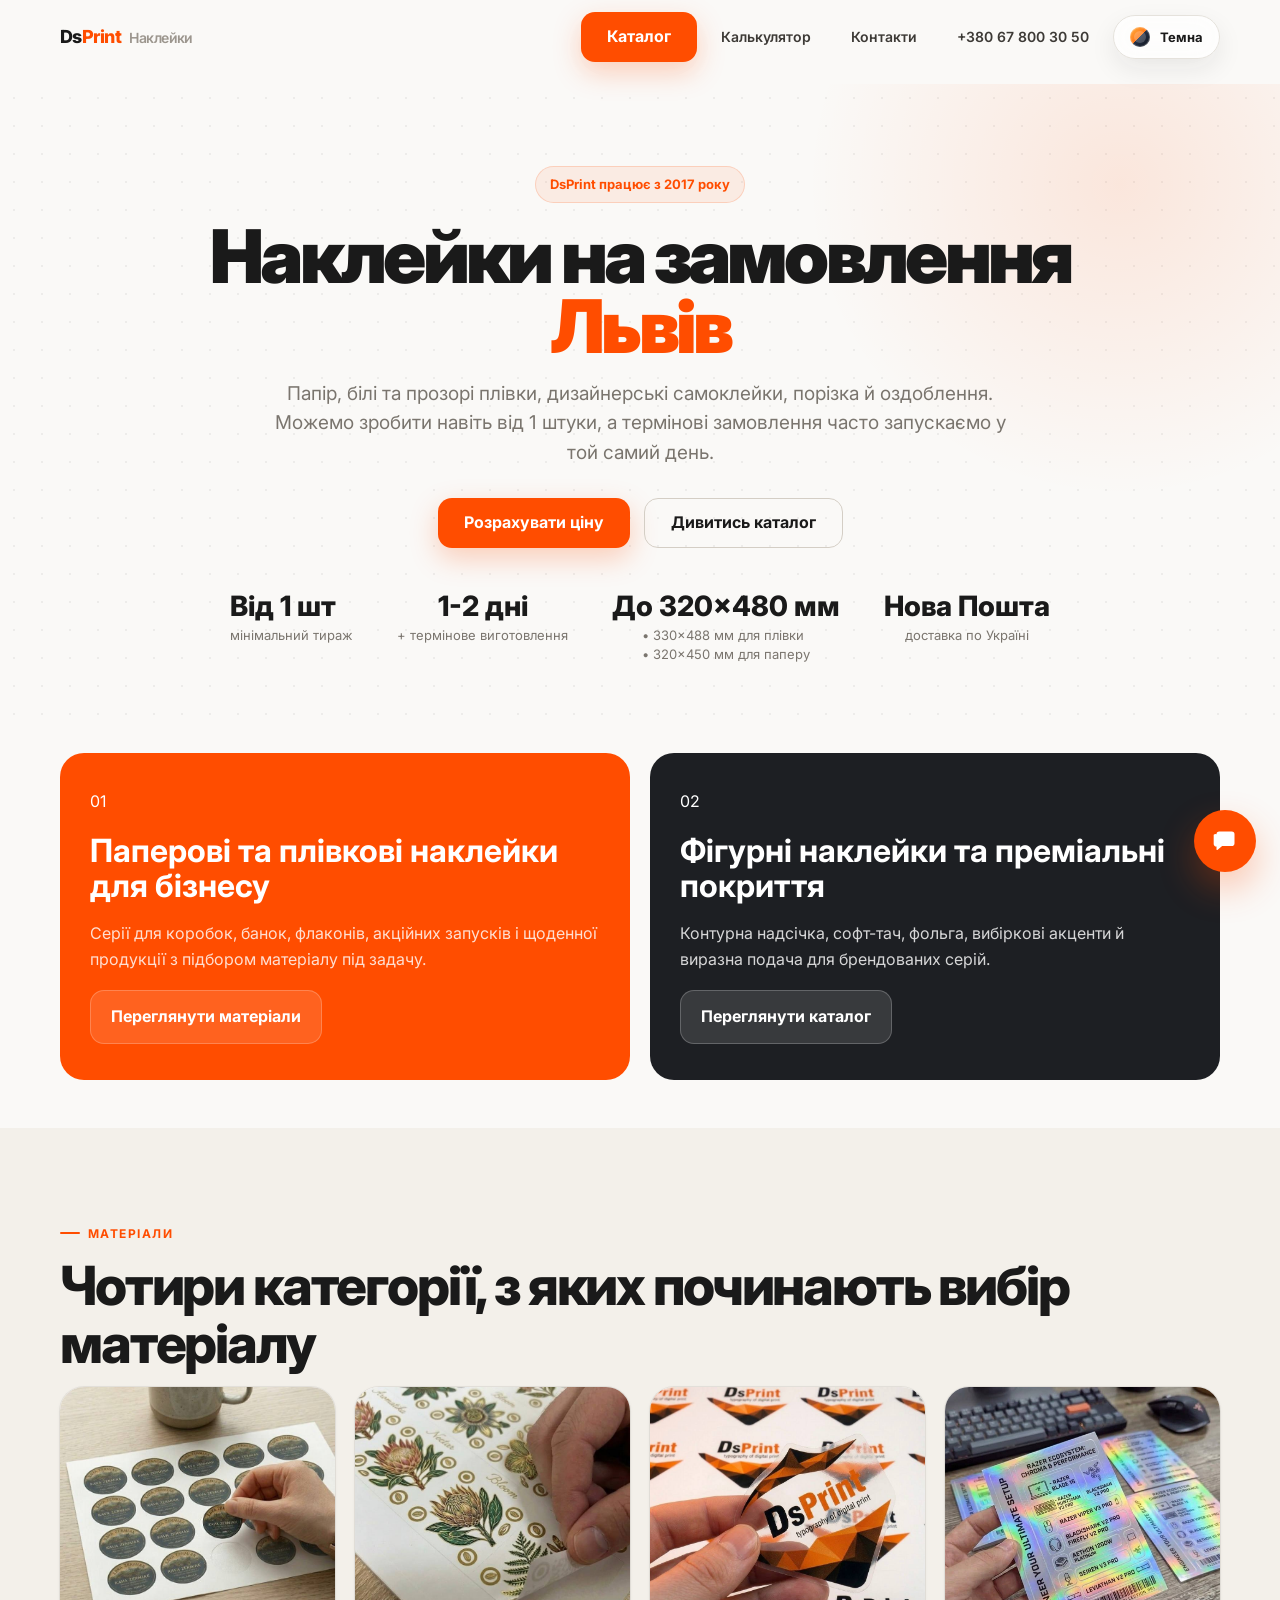
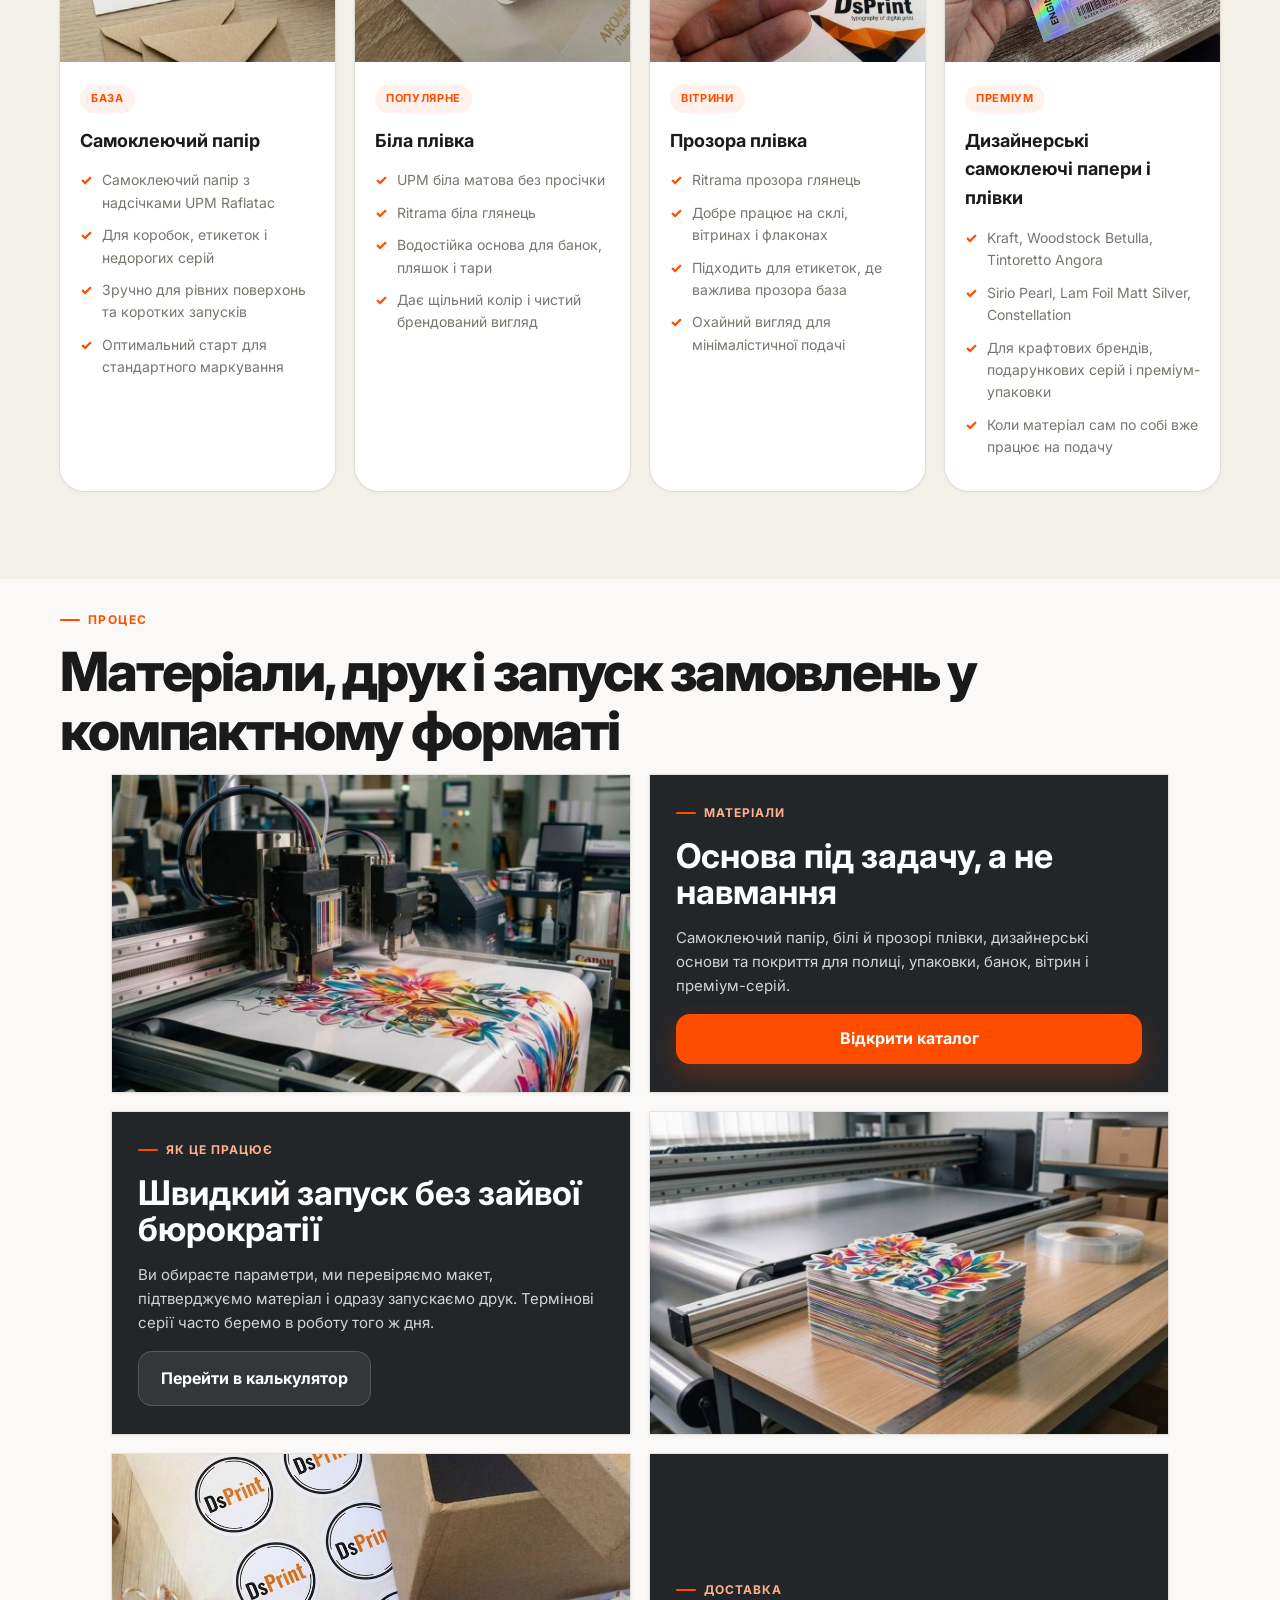
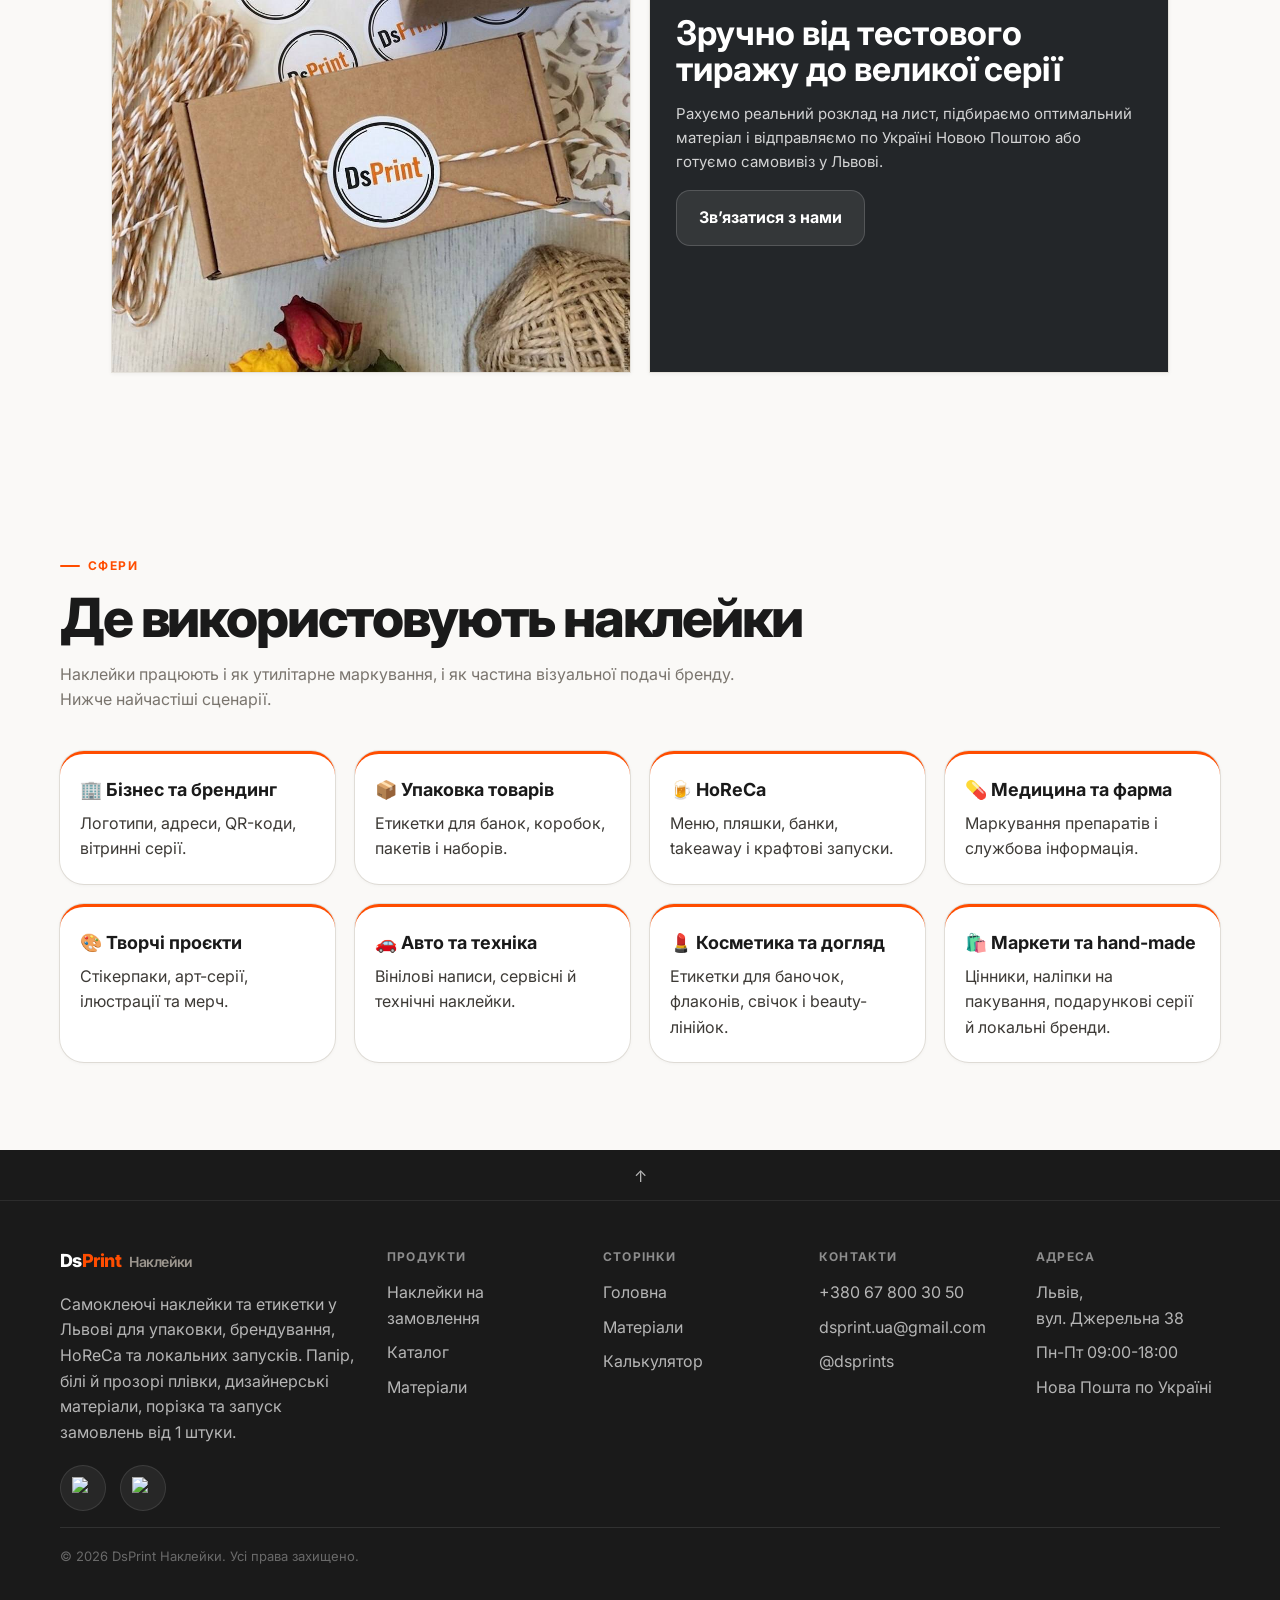
==== commit 8cae9b93: "Restore footer icon sizing and bust CSS cache" ====
--- a/index.html
+++ b/index.html
@@ -20,9 +20,9 @@
   <link rel="preconnect" href="https://fonts.googleapis.com">
   <link rel="preconnect" href="https://fonts.gstatic.com" crossorigin>
   <link href="https://fonts.googleapis.com/css2?family=Inter:wght@400;500;600;700;800;900&display=swap" rel="stylesheet">
-  <link rel="stylesheet" href="assets/styles.css?v=20260402a">
+  <link rel="stylesheet" href="assets/styles.css?v=20260426b">
 </head>
-<body id="top" class="home-page">
+<body id="top">
   <header class="site-header" data-header>
     <div class="container header-wrap">
       <a class="logo" href="index.html"><span>Ds</span><span class="print">Print</span><small>Наклейки</small></a>
@@ -42,22 +42,8 @@
     </div>
   </header>
   <main>
-    <section class="hero home-hero">
-      <div class="container hero-wrap home-hero-wrap">
-        <div class="hero-floating" aria-hidden="true">
-          <div class="hero-floating-card hero-floating-card-left">
-            <strong>Soft touch</strong>
-            <span>м'який преміальний дотик</span>
-          </div>
-          <div class="hero-floating-card hero-floating-card-right">
-            <strong>Контурна порізка</strong>
-            <span>наклейки по формі, а не по шаблону</span>
-          </div>
-          <div class="hero-floating-card hero-floating-card-bottom">
-            <strong>Прозора плівка</strong>
-            <span>для скла, банок і clean-look етикеток</span>
-          </div>
-        </div>
+    <section class="hero">
+      <div class="container hero-wrap">
         <div class="hero-chip">DsPrint працює з 2017 року</div>
         <h1 class="hero-title">Наклейки на замовлення<br><span class="accent">Львів</span></h1>
         <p class="hero-sub">Папір, білі та прозорі плівки, дизайнерські самоклейки, порізка й оздоблення. Можемо зробити навіть від 1 штуки, а термінові замовлення часто запускаємо у той самий день.</p>
@@ -65,34 +51,11 @@
           <a class="btn btn-primary" href="calculator.html">Розрахувати ціну</a>
           <a class="btn btn-outline" href="materials.html">Дивитись каталог</a>
         </div>
-        <div class="hero-samples" aria-label="Популярні опції">
-          <span class="hero-sample-pill">самоклеючий папір</span>
-          <span class="hero-sample-pill">біла плівка</span>
-          <span class="hero-sample-pill">прозора плівка</span>
-          <span class="hero-sample-pill">дизайнерські матеріали</span>
-          <span class="hero-sample-pill">фігурна порізка</span>
-        </div>
         <div class="hero-stats">
-          <div class="hero-stat">
-            <small>тираж</small>
-            <strong>Від 1 шт</strong>
-            <span>мінімальний запуск без зайвої мороки</span>
-          </div>
-          <div class="hero-stat hero-stat-center">
-            <small>швидкість</small>
-            <strong>1-2 дні</strong>
-            <span>+ термінове виготовлення в роботі того ж дня</span>
-          </div>
-          <div class="hero-stat">
-            <small>формат</small>
-            <strong>До 320×480 мм</strong>
-            <span>• 330×488 мм для плівки<br>• 320×450 мм для паперу</span>
-          </div>
-          <div class="hero-stat">
-            <small>логістика</small>
-            <strong>Нова Пошта</strong>
-            <span>доставка по Україні або самовивіз у Львові</span>
-          </div>
+          <div class="hero-stat"><strong>Від 1 шт</strong><span>мінімальний тираж</span></div>
+          <div class="hero-stat hero-stat-center"><strong>1-2 дні</strong><span>+ термінове виготовлення</span></div>
+          <div class="hero-stat"><strong>До 320×480 мм</strong><span>• 330×488 мм для плівки<br>• 320×450 мм для паперу</span></div>
+          <div class="hero-stat"><strong>Нова Пошта</strong><span>доставка по Україні</span></div>
         </div>
       </div>
     </section>
--- a/assets/styles.css
+++ b/assets/styles.css
@@ -19,9 +19,8 @@
 body:not(.materials-page) .hero-wrap:not(.calc-hero-wrap) .hero-sub{margin:0 auto 30px;text-align:center}
 body:not(.materials-page) .hero-wrap:not(.calc-hero-wrap) .hero-actions{justify-content:center}
 .hero-actions,.footer-social{display:flex;flex-wrap:wrap;gap:14px}.hero-stats{display:grid;grid-template-columns:1fr;gap:18px;margin:34px auto 0;padding:10px 0 4px;max-width:1120px;align-items:start;justify-items:center}.hero-stat,.hero-stat-center{display:flex;flex-direction:column;align-items:flex-start;justify-content:flex-start;gap:6px;width:100%;max-width:320px}.hero-stat strong{display:block;color:var(--text);font-size:28px;font-weight:800;line-height:1}.hero-stat span{display:block;color:var(--muted);font-size:13px;line-height:1.45;text-align:left}.hero-stat-center{align-items:center}.hero-stat-center strong,.hero-stat-center span{text-align:center}.hero-stats .hero-stat:nth-child(3){align-items:center}.hero-stats .hero-stat:nth-child(3) strong{white-space:nowrap}.hero-stats .hero-stat:nth-child(3) span{text-align:left}.hero-stats .hero-stat:nth-child(4){align-items:center}.hero-stats .hero-stat:nth-child(4) span{text-align:center}
-.home-hero{padding-bottom:92px}.home-hero-wrap{position:relative}.hero-samples{display:flex;flex-wrap:wrap;justify-content:center;gap:10px;max-width:900px;margin:18px auto 0}.hero-sample-pill{display:inline-flex;align-items:center;min-height:34px;padding:8px 14px;border:1px solid rgba(255,77,0,.12);border-radius:999px;background:rgba(255,255,255,.72);color:var(--text);font-size:12px;font-weight:700;box-shadow:0 10px 22px rgba(26,26,26,.05);backdrop-filter:blur(14px)}.hero-floating{position:absolute;inset:0;pointer-events:none}.hero-floating-card{position:absolute;display:grid;gap:4px;max-width:220px;padding:16px 18px;border:1px solid rgba(255,77,0,.14);border-radius:22px;background:rgba(255,255,255,.82);box-shadow:0 18px 42px rgba(26,26,26,.08);backdrop-filter:blur(16px)}.hero-floating-card strong{color:var(--text);font-size:14px;line-height:1.15}.hero-floating-card span{color:var(--muted);font-size:12px;line-height:1.35}.hero-floating-card-left{top:110px;left:18px;transform:rotate(-6deg)}.hero-floating-card-right{top:248px;right:16px;transform:rotate(5deg)}.hero-floating-card-bottom{bottom:-8px;left:120px;transform:rotate(-4deg)}.home-page .hero::after{content:"";position:absolute;inset:auto 0 0;display:block;height:120px;background:linear-gradient(180deg,rgba(250,249,247,0) 0%,rgba(250,249,247,.92) 100%)}.hero-stat{position:relative;padding:20px 22px 18px;border:1px solid rgba(255,77,0,.1);border-radius:24px;background:rgba(255,255,255,.74);box-shadow:0 12px 32px rgba(26,26,26,.05);backdrop-filter:blur(12px)}.hero-stat small{display:block;margin-bottom:4px;color:var(--accent);font-size:11px;font-weight:800;letter-spacing:.12em;text-transform:uppercase}.hero-stat.hero-stat-center{align-items:center}.hero-stat.hero-stat-center small,.hero-stat.hero-stat-center strong,.hero-stat.hero-stat-center span{text-align:center}
 .big-grid,.card-grid,.catalog-grid,.gallery-grid,.steps,.footer-grid,.calc-grid,.metric-row{display:grid;gap:20px}
-.big-card{position:relative;display:flex;flex-direction:column;gap:18px;padding:36px 30px;border-radius:var(--radius-l);color:#fff;overflow:hidden}.big-card::before{content:"";position:absolute;inset:auto -60px -90px auto;width:220px;height:220px;border-radius:50%;background:radial-gradient(circle,rgba(255,255,255,.22) 0%,rgba(255,255,255,0) 72%)}.big-card.orange{background:linear-gradient(135deg,#ff5c11 0%,#ff4d00 52%,#ff6f1f 100%)}.big-card.dark{background:linear-gradient(145deg,#1b1e24 0%,#23262d 100%)}.big-card h3{position:relative;margin:0;font-size:clamp(24px,3vw,32px);line-height:1.1}.big-card p{position:relative;margin:0;color:rgba(255,255,255,.82)}.big-card a{position:relative;display:inline-flex;align-items:center;width:fit-content;padding:13px 20px;border:1px solid rgba(255,255,255,.22);border-radius:var(--radius-m);background:rgba(255,255,255,.12);font-weight:700}
+.big-card{display:flex;flex-direction:column;gap:18px;padding:36px 30px;border-radius:var(--radius-l);color:#fff}.big-card.orange{background:var(--accent)}.big-card.dark{background:#1d1f23}.big-card h3{margin:0;font-size:clamp(24px,3vw,32px);line-height:1.1}.big-card p{margin:0;color:rgba(255,255,255,.82)}.big-card a{display:inline-flex;align-items:center;width:fit-content;padding:13px 20px;border:1px solid rgba(255,255,255,.22);border-radius:var(--radius-m);background:rgba(255,255,255,.12);font-weight:700}
 .metric{padding:22px 20px;border-top:3px solid var(--accent);border-radius:var(--radius-l);background:#fff;box-shadow:0 1px 4px rgba(0,0,0,.05),0 0 0 1px var(--line)}.metric strong{display:block;margin-bottom:6px;color:var(--text);font-size:18px}.use-cases-grid{grid-template-columns:1fr}
 .card,.catalog-card,.gallery-card,.result-card,.form-card{overflow:hidden;border-radius:var(--radius-l);background:#fff;box-shadow:0 1px 4px rgba(0,0,0,.05),0 0 0 1px var(--line)}.card img,.catalog-card img,.gallery-card img{width:100%;aspect-ratio:1/1;object-fit:cover}.card-body,.catalog-body,.gallery-body,.result-card,.form-card{padding:22px 20px}.calc-section .form-card{padding:14px}
 .card h3,.catalog-card h3,.gallery-card h3,.result-card h3{margin:0 0 10px;color:var(--text);font-size:18px}.card p,.catalog-card p,.gallery-card p{margin:0;color:var(--muted);font-size:14px}
@@ -51,16 +50,16 @@
 .lightbox-close{position:absolute;top:10px;right:10px;z-index:2;width:42px;height:42px;border:0;border-radius:999px;background:rgba(26,26,26,.82);color:#fff;font-size:28px;line-height:1;cursor:pointer;display:grid;place-items:center}
 .contact-fab{position:fixed;right:24px;bottom:28px;z-index:990;display:flex;flex-direction:column;align-items:flex-end;gap:10px}.fab-panel,.callback-form{display:none}.fab-panel.open,.callback-form.open{display:grid;gap:10px}
 .fab-trigger{-webkit-appearance:none;appearance:none;display:inline-grid;place-items:center;flex:0 0 auto;width:62px;height:62px;padding:0;border:0;border-radius:999px;overflow:hidden;background:var(--accent);background-clip:padding-box;color:#fff;box-shadow:0 16px 36px rgba(255,77,0,.3);cursor:pointer;transition:transform .25s ease,box-shadow .25s ease,background-color .25s ease}.fab-trigger:hover{background:var(--accent-dark);transform:translateY(-2px)}.fab-trigger svg{display:block;width:27px;height:27px}.fab-trigger::before{content:none}
-.fab-pill{display:inline-flex;align-items:center;gap:10px;padding:7px 14px;border:2px solid #fff;border-radius:999px;background:#1a1a1a;color:#fff;box-shadow:0 4px 12px rgba(0,0,0,.35);font-size:13px;font-weight:600}.fab-pill .icon,.social-pill .icon{display:inline-grid;place-items:center;width:28px;height:28px;border-radius:50%;color:#fff;font-size:11px;font-weight:700}.fab-pill .icon img,.fab-pill .icon svg{width:16px;height:16px;display:block}.icon.cb{background:var(--accent)}.icon.tg{background:#229ed9}.icon.vb{background:#7360f2}.icon.ig{background:#d9487c}.callback-form{width:min(280px,calc(100vw - 32px));padding:18px;border-radius:18px;background:#fff;box-shadow:var(--shadow)}
+.fab-pill{display:inline-flex;align-items:center;gap:10px;padding:7px 14px;border:2px solid #fff;border-radius:999px;background:#1a1a1a;color:#fff;box-shadow:0 4px 12px rgba(0,0,0,.35);font-size:13px;font-weight:600}.fab-pill .icon,.social-pill .icon{display:inline-grid;place-items:center;width:28px;height:28px;border-radius:50%;color:#fff;font-size:11px;font-weight:700}.fab-pill .icon img,.fab-pill .icon svg,.social-pill img,.social-pill svg{width:22px;height:22px;display:block}.fab-pill .icon img,.fab-pill .icon svg{width:16px;height:16px}.icon.cb{background:var(--accent)}.icon.tg{background:#229ed9}.icon.vb{background:#7360f2}.icon.ig{background:#d9487c}.callback-form{width:min(280px,calc(100vw - 32px));padding:18px;border-radius:18px;background:#fff;box-shadow:var(--shadow)}
 .material-subpanel{scroll-margin-top:120px}
-.footer{background:#1a1a1a;color:rgba(255,255,255,.76)}.back-top{display:block;width:100%;padding:14px 0 10px;text-align:center;border-bottom:1px solid rgba(255,255,255,.08);color:rgba(255,255,255,.45)}.footer-main{padding:46px 0}.footer-grid{gap:32px}.footer h4{margin:0 0 14px;color:rgba(255,255,255,.5);font-size:12px;font-weight:700;letter-spacing:.1em;text-transform:uppercase}.footer p,.footer a,.footer li{color:rgba(255,255,255,.68)}.footer ul{margin:0;padding:0;list-style:none;display:grid;gap:9px}.social-pill{display:inline-flex;align-items:center;justify-content:center;width:46px;height:46px;border-radius:50%;background:rgba(255,255,255,.06);border:1px solid rgba(255,255,255,.1);transition:background .2s ease,border-color .2s ease,transform .2s ease}.social-pill:hover{background:rgba(255,255,255,.12);border-color:rgba(255,255,255,.18);transform:translateY(-1px)}.social-pill img{width:22px;height:22px;display:block}.footer-bottom{padding:18px 0 26px;border-top:1px solid rgba(255,255,255,.1);color:rgba(255,255,255,.35);font-size:13px}
-.reveal{opacity:0;transform:translateY(10px);transition:opacity .42s ease-out,transform .42s ease-out;transition-delay:var(--reveal-delay,0ms);will-change:opacity,transform}.reveal-left{transform:translateX(-10px)}.reveal-right{transform:translateX(10px)}.reveal-scale{transform:scale(.992)}.reveal.is-visible{opacity:1;transform:none}
+.footer{background:#1a1a1a;color:rgba(255,255,255,.76)}.back-top{display:block;width:100%;padding:14px 0 10px;text-align:center;border-bottom:1px solid rgba(255,255,255,.08);color:rgba(255,255,255,.45)}.footer-main{padding:46px 0}.footer-grid{gap:32px}.footer h4{margin:0 0 14px;color:rgba(255,255,255,.5);font-size:12px;font-weight:700;letter-spacing:.1em;text-transform:uppercase}.footer p,.footer a,.footer li{color:rgba(255,255,255,.68)}.footer ul{margin:0;padding:0;list-style:none;display:grid;gap:9px}.footer-social{align-items:center;gap:14px;margin-top:20px}.footer-social .social-pill{display:inline-flex;align-items:center;justify-content:center;width:46px;height:46px;padding:0;border-radius:50%;background:rgba(255,255,255,.06);border:1px solid rgba(255,255,255,.1);box-shadow:none;transition:background .2s ease,border-color .2s ease,transform .22s ease}.footer-social .social-pill:hover{background:rgba(255,255,255,.12);border-color:rgba(255,255,255,.18);transform:translateY(-1px)}.footer-social .social-pill img{width:22px;height:22px;display:block}.footer-bottom{margin-top:16px;padding:18px 0 26px;border-top:1px solid rgba(255,255,255,.1);color:rgba(255,255,255,.35);font-size:13px}
+.reveal{opacity:0;transform:translate3d(0,18px,0);transition:opacity .64s cubic-bezier(.16,1,.3,1),transform .64s cubic-bezier(.16,1,.3,1);transition-delay:var(--reveal-delay,0ms);will-change:opacity,transform;backface-visibility:hidden}.reveal-up{transform:translate3d(0,22px,0)}.reveal-left{transform:translate3d(-18px,0,0)}.reveal-right{transform:translate3d(18px,0,0)}.reveal-scale{transform:translate3d(0,14px,0) scale(.985)}.reveal.is-visible{opacity:1;transform:translate3d(0,0,0) scale(1)}
 .big-card,.card,.catalog-card,.gallery-card,.use-case-card,.feature,.mosaic-card,.stats-card,.materials-card,.hero-stat{transition:transform .28s cubic-bezier(.22,1,.36,1),box-shadow .28s ease,border-color .28s ease}.big-card:hover,.card:hover,.catalog-card:hover,.gallery-card:hover,.use-case-card:hover,.stats-card:hover,.materials-card:hover{transform:translateY(-3px);box-shadow:0 14px 34px rgba(26,26,26,.08);border-color:rgba(255,77,0,.18)}.hero-stat:hover{transform:none;box-shadow:none;border-color:transparent}.feature:hover,.mosaic-card:hover{transform:translateY(-2px)}
 .feature-image,.mosaic-card,.catalog-image-btn,.catalog-card-image,.materials-card img,.card img{overflow:hidden}.feature-image img,.mosaic-card img,.catalog-image-btn img,.catalog-card-image img,.materials-card img,.card img{transition:transform .7s cubic-bezier(.22,1,.36,1),filter .4s ease}.feature:hover .feature-image img,.mosaic-card:hover img,.catalog-card:hover .catalog-image-btn img,.materials-card:hover img,.card:hover img{transform:scale(1.02)}
 .btn,.filter-button,.pill-button,.fab-pill,.social-pill,.nav-links a{transition:transform .28s ease,box-shadow .28s ease,background-color .28s ease,border-color .28s ease,color .28s ease}
 @media (min-width:768px){.hero-stats,.steps,.footer-grid,.calc-grid,.metric-row{grid-template-columns:repeat(2,minmax(0,1fr))}.hero-stats{column-gap:28px;row-gap:18px;justify-items:stretch}.hero-stat,.hero-stat-center{max-width:none}.use-cases-grid{grid-template-columns:repeat(2,minmax(0,1fr))}.big-grid{grid-template-columns:repeat(2,minmax(0,1fr))}.card-grid,.catalog-grid,.gallery-grid,.materials-grid,.mosaic-grid{grid-template-columns:repeat(2,minmax(0,1fr))}.mosaic-card:nth-child(1){order:1}.mosaic-card:nth-child(2){order:2}.mosaic-card:nth-child(3){order:5}.mosaic-card:nth-child(4){order:3}.mosaic-card:nth-child(5){order:4}.mosaic-card:nth-child(6){order:6}.calc-toolbar{grid-template-columns:repeat(3,minmax(0,1fr));justify-content:stretch;max-width:none;width:100%;margin:0;align-items:stretch}.toolbar-box{min-height:178px}.price-inline,.order-fields{grid-template-columns:repeat(2,minmax(0,1fr))}.check-grid{grid-template-columns:repeat(2,minmax(0,1fr))}}
 @media (min-width:1024px){.nav-toggle,.nav-menu{display:none!important}.nav-links{display:flex}.hero-stats{grid-template-columns:repeat(4,max-content);justify-content:center;justify-items:center;column-gap:44px;row-gap:20px;width:fit-content;max-width:100%}.hero-stat,.hero-stat-center{width:max-content;max-width:none}.hero-stat-center{justify-self:center;align-items:center}.hero-stat-center strong,.hero-stat-center span{width:max-content;text-align:center}.metric-row{grid-template-columns:repeat(4,minmax(0,1fr))}.use-cases-grid{grid-template-columns:repeat(4,minmax(0,1fr))}.card-grid{grid-template-columns:repeat(3,minmax(0,1fr))}.materials-grid{grid-template-columns:repeat(4,minmax(0,1fr))}.catalog-grid,.gallery-grid{grid-template-columns:repeat(3,minmax(0,1fr))}.steps{grid-template-columns:repeat(4,minmax(0,1fr))}.feature{grid-template-columns:repeat(2,minmax(0,1fr));min-height:340px}.feature.reverse .feature-image{order:2}.feature.reverse .feature-body{order:1}.feature-body{padding:44px}.mosaic-grid{grid-template-columns:repeat(2,minmax(320px,520px));justify-content:center}.mosaic-card:nth-child(4),.mosaic-card:nth-child(6){min-height:280px}.footer-grid{grid-template-columns:1.6fr 1fr 1fr 1fr 1fr}.order-form{grid-template-columns:minmax(0,1.2fr) 360px;align-items:start}.order-summary-card{position:sticky;top:110px}}
-@media (max-width:767px){.hero{padding:34px 0 24px}.hero-actions{flex-direction:column;align-items:stretch;max-width:420px;gap:10px}.hero-actions .btn{width:100%;justify-content:center}.hero-stats{grid-template-columns:1fr;gap:16px;margin-top:24px;padding:6px 0 0;justify-items:center}.hero-stat,.hero-stat-center{align-items:center;min-width:0;max-width:320px;text-align:center}.hero-stat strong,.hero-stat span,.hero-stat-center strong,.hero-stat-center span{text-align:center}.hero-stat strong{font-size:24px;line-height:1.05}.hero-stat span{font-size:12px;line-height:1.35}.materials-page .filter-row{display:grid;grid-template-columns:repeat(2,minmax(0,1fr));gap:12px;align-items:stretch}.materials-page .filter-btn{display:flex;align-items:center;justify-content:center;min-height:74px;padding:14px 18px;text-align:center;white-space:normal;line-height:1.2}.materials-page .filter-btn:nth-child(1){grid-column:1/-1}.materials-page .filter-btn:nth-child(4){grid-column:1/-1}.material-categories{display:grid!important;grid-template-columns:repeat(2,minmax(0,1fr));gap:10px;width:100%}.material-categories .category-pill{display:flex;align-items:center;justify-content:center;min-height:48px;padding:10px 12px;text-align:center;white-space:normal;line-height:1.25}.material-categories .category-pill:last-child{grid-column:1/-1}.material-subpanel{padding-top:12px}.material-flow-indicator{margin:2px 0 14px}.material-flow-line{height:18px}.material-flow-arrow{width:16px;height:16px;border-right-width:3px;border-bottom-width:3px}.mosaic-grid{display:flex;flex-direction:column;gap:12px}.mosaic-card:nth-child(1){order:1}.mosaic-card:nth-child(2){order:2}.mosaic-card:nth-child(3){order:3}.mosaic-card:nth-child(4){order:4}.mosaic-card:nth-child(5){order:6}.mosaic-card:nth-child(6){order:5}.mosaic-photo,.mosaic-info{min-height:auto}.mosaic-photo img{aspect-ratio:4/3;object-fit:cover}.mosaic-info{padding:20px 18px}.contact-fab{right:18px;bottom:24px;gap:8px}.fab-trigger{width:58px;height:58px}.fab-panel{max-width:calc(100vw - 36px)}.callback-form{width:min(280px,calc(100vw - 36px))}.footer{padding-bottom:112px}.reveal,.reveal-left,.reveal-right,.reveal-scale{transform:none}.reveal{transition:opacity .24s ease-out}}
+@media (max-width:767px){.hero{padding:34px 0 24px}.hero-actions{flex-direction:column;align-items:stretch;max-width:420px;gap:10px}.hero-actions .btn{width:100%;justify-content:center}.hero-stats{grid-template-columns:1fr;gap:16px;margin-top:24px;padding:6px 0 0;justify-items:center}.hero-stat,.hero-stat-center{align-items:center;min-width:0;max-width:320px;text-align:center}.hero-stat strong,.hero-stat span,.hero-stat-center strong,.hero-stat-center span{text-align:center}.hero-stat strong{font-size:24px;line-height:1.05}.hero-stat span{font-size:12px;line-height:1.35}.materials-page .filter-row{display:grid;grid-template-columns:repeat(2,minmax(0,1fr));gap:12px;align-items:stretch}.materials-page .filter-btn{display:flex;align-items:center;justify-content:center;min-height:74px;padding:14px 18px;text-align:center;white-space:normal;line-height:1.2}.materials-page .filter-btn:nth-child(1){grid-column:1/-1}.materials-page .filter-btn:nth-child(4){grid-column:1/-1}.material-categories{display:grid!important;grid-template-columns:repeat(2,minmax(0,1fr));gap:10px;width:100%}.material-categories .category-pill{display:flex;align-items:center;justify-content:center;min-height:48px;padding:10px 12px;text-align:center;white-space:normal;line-height:1.25}.material-categories .category-pill:last-child{grid-column:1/-1}.material-subpanel{padding-top:12px}.material-flow-indicator{margin:2px 0 14px}.material-flow-line{height:18px}.material-flow-arrow{width:16px;height:16px;border-right-width:3px;border-bottom-width:3px}.mosaic-grid{display:flex;flex-direction:column;gap:12px}.mosaic-card:nth-child(1){order:1}.mosaic-card:nth-child(2){order:2}.mosaic-card:nth-child(3){order:3}.mosaic-card:nth-child(4){order:4}.mosaic-card:nth-child(5){order:6}.mosaic-card:nth-child(6){order:5}.mosaic-photo,.mosaic-info{min-height:auto}.mosaic-photo img{aspect-ratio:4/3;object-fit:cover}.mosaic-info{padding:20px 18px}.contact-fab{right:18px;bottom:24px;gap:8px}.fab-trigger{width:58px;height:58px}.fab-panel{max-width:calc(100vw - 36px)}.callback-form{width:min(280px,calc(100vw - 36px))}.footer{padding-bottom:112px}.reveal{transform:translate3d(0,12px,0);transition:opacity .52s cubic-bezier(.16,1,.3,1),transform .52s cubic-bezier(.16,1,.3,1)}.reveal-up{transform:translate3d(0,14px,0)}.reveal-left{transform:translate3d(-10px,0,0)}.reveal-right{transform:translate3d(10px,0,0)}.reveal-scale{transform:translate3d(0,10px,0) scale(.99)}}
 @media (prefers-reduced-motion:reduce){.reveal{opacity:1!important;transform:none!important}}
 
 .price-lab-page{background:var(--bg-soft)}
@@ -155,11 +154,6 @@
 :root[data-theme="dark"] .fab-pill{border-color:#2f3c4d;background:#11161d}
 :root[data-theme="dark"] .hero{background:radial-gradient(rgba(255,255,255,.045) 1px,transparent 1px) 0 0/28px 28px,var(--bg)}
 :root[data-theme="dark"] .hero::before{background:radial-gradient(circle,rgba(255,77,0,.16) 0%,transparent 65%)}
-:root[data-theme="dark"] .home-page .hero::after{background:linear-gradient(180deg,rgba(13,17,23,0) 0%,rgba(13,17,23,.94) 100%)}
-:root[data-theme="dark"] .hero-sample-pill,
-:root[data-theme="dark"] .hero-floating-card,
-:root[data-theme="dark"] .hero-stat{background:rgba(20,26,35,.74);border-color:rgba(255,140,92,.16);box-shadow:0 18px 40px rgba(0,0,0,.22)}
-:root[data-theme="dark"] .hero-floating-card span{color:#bac4d5}
 
 @media (max-width:1023px){
   .section{padding:72px 0}
@@ -182,9 +176,6 @@
   .form-card{padding:20px 18px}
   .lightbox{padding:16px}
   .lightbox-dialog{width:min(96vw,960px);padding:12px}
-  .hero-floating-card-left{left:-8px}
-  .hero-floating-card-right{right:-8px}
-  .hero-floating-card-bottom{left:40px;bottom:-20px}
 }
 
 @media (max-width:960px){
@@ -208,11 +199,6 @@
   .hero-sub{font-size:15px}
   .calc-hero-wrap .hero-title{font-size:clamp(30px,10vw,42px)}
   .calc-hero-wrap .hero-sub{font-size:14px;line-height:1.5}
-  .home-hero{padding-bottom:54px}
-  .hero-samples{gap:8px;margin-top:16px}
-  .hero-sample-pill{min-height:32px;padding:7px 12px;font-size:11px}
-  .hero-floating{display:none}
-  .hero-stat{padding:18px 18px 16px;max-width:100%}
   .feature{width:var(--container);margin-bottom:20px;border-radius:20px}
   .feature-body,
   .mosaic-info,
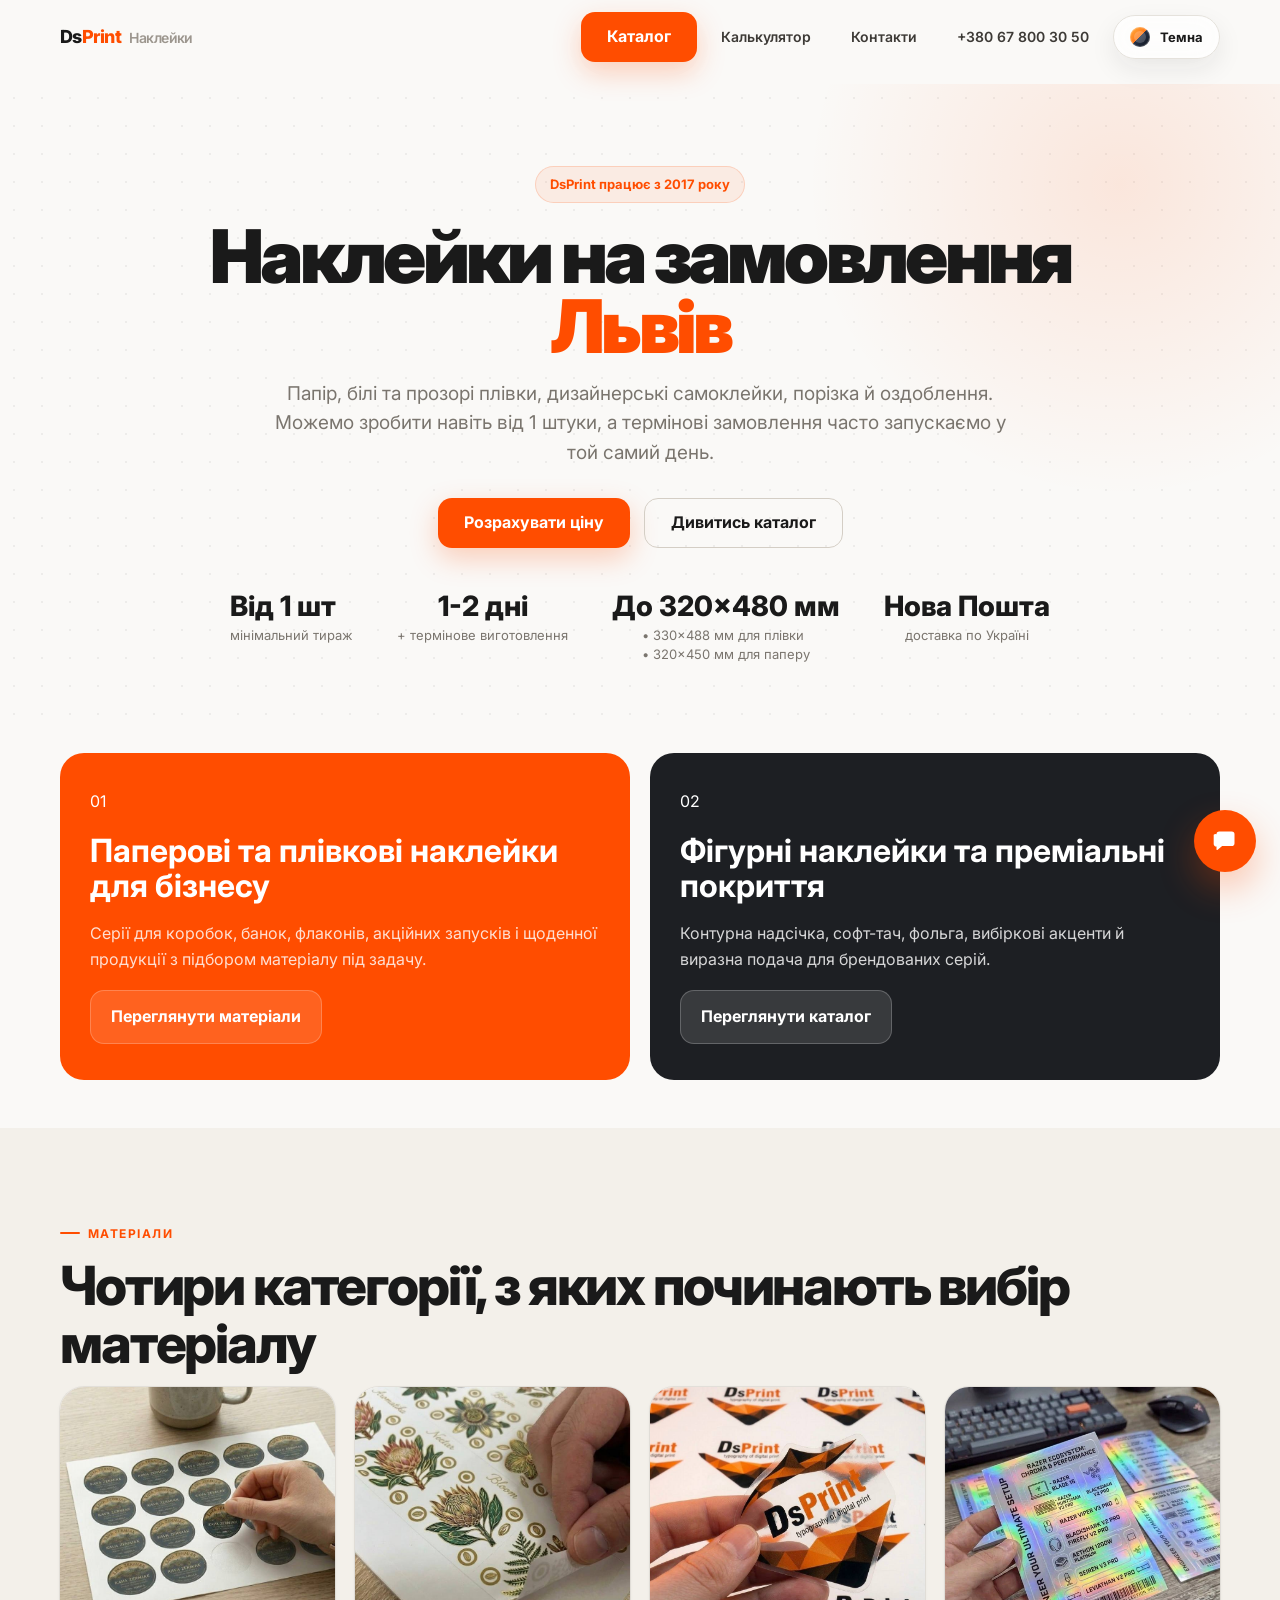
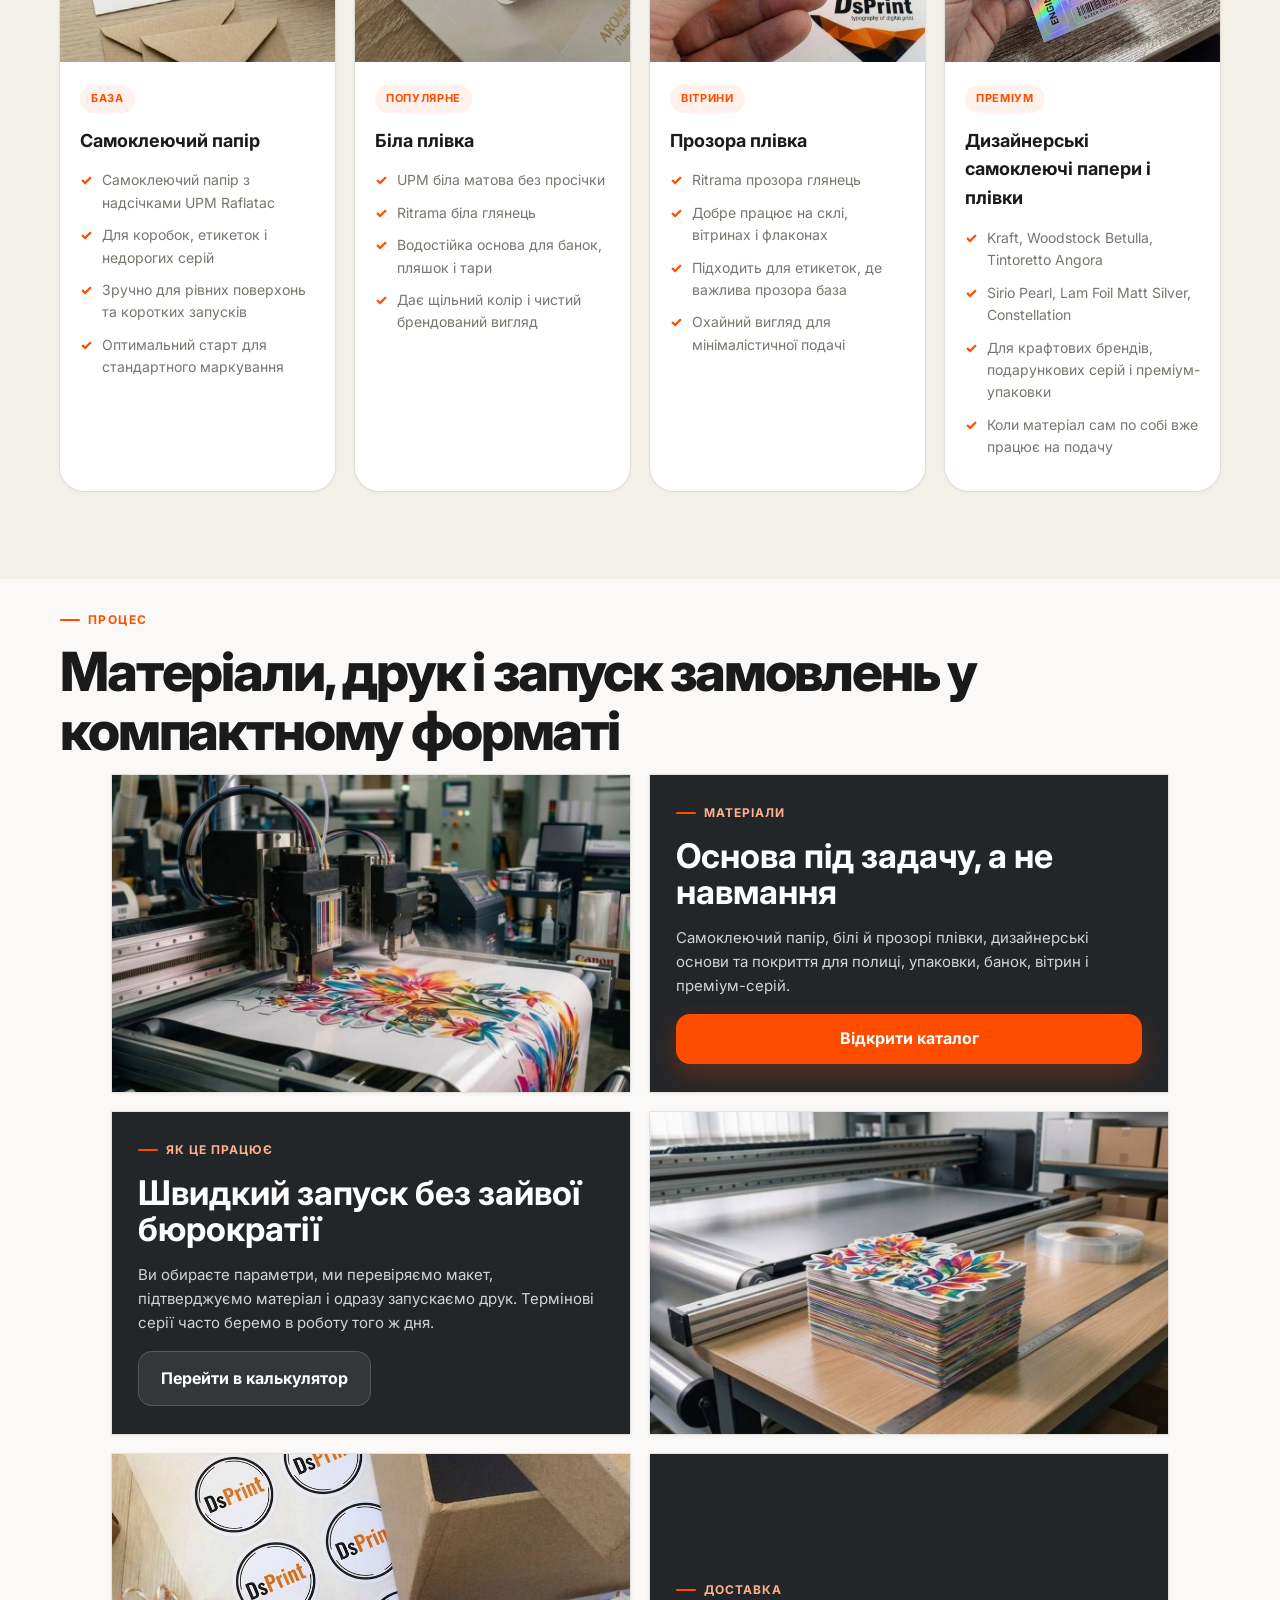
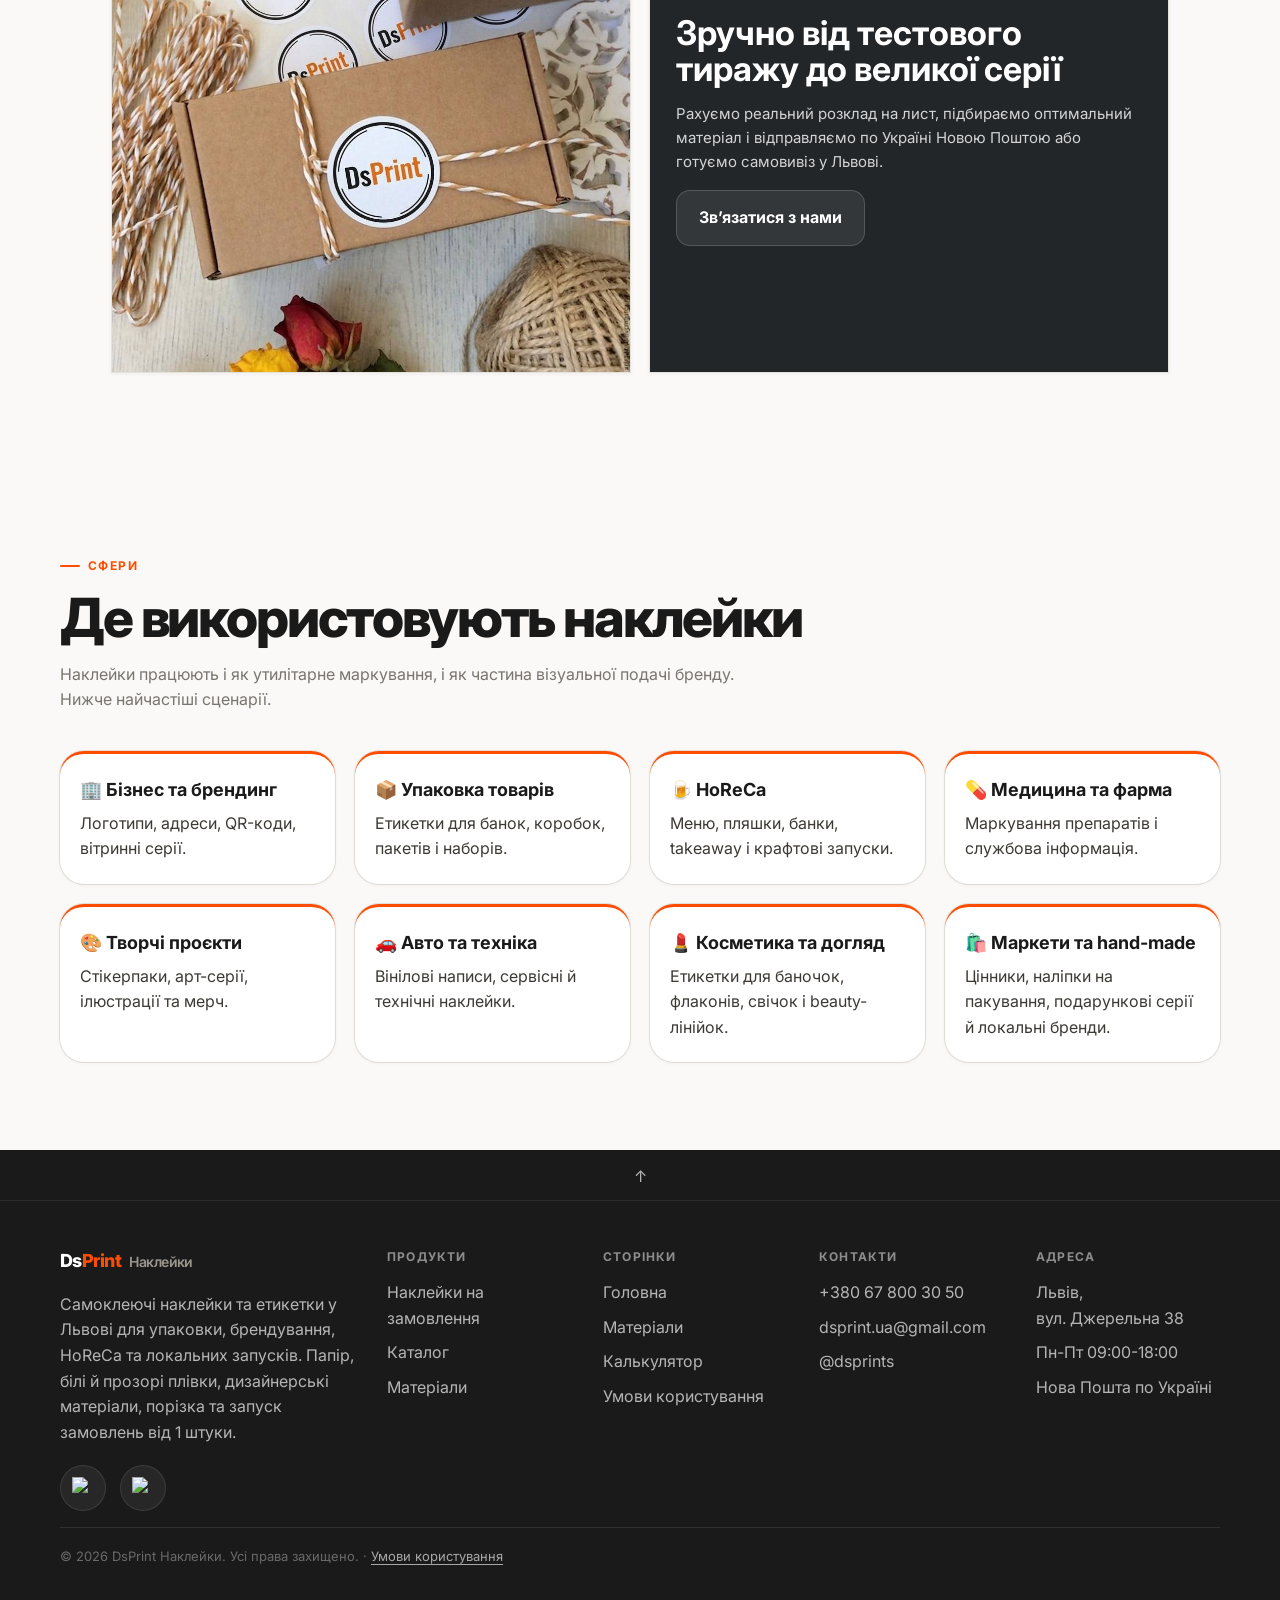
==== commit 212f4d46: "Add terms of use page" ====
--- a/index.html
+++ b/index.html
@@ -187,11 +187,11 @@
           </div>
         </div>
         <div><h4>Продукти</h4><ul><li><a href="#top">Наклейки на замовлення</a></li><li><a href="materials.html">Каталог</a></li><li><a href="materials.html">Матеріали</a></li></ul></div>
-        <div><h4>Сторінки</h4><ul><li><a href="index.html">Головна</a></li><li><a href="materials.html">Матеріали</a></li><li><a href="calculator.html">Калькулятор</a></li></ul></div>
+        <div><h4>Сторінки</h4><ul><li><a href="index.html">Головна</a></li><li><a href="materials.html">Матеріали</a></li><li><a href="calculator.html">Калькулятор</a></li><li><a href="terms.html">Умови користування</a></li></ul></div>
         <div><h4>Контакти</h4><ul><li><a href="tel:+380678003050">+380 67 800 30 50</a></li><li><a href="mailto:dsprint.ua@gmail.com">dsprint.ua@gmail.com</a></li><li><a href="https://t.me/dsprints">@dsprints</a></li></ul></div>
         <div><h4>Адреса</h4><ul><li>Львів, вул.&nbsp;Джерельна&nbsp;38</li><li>Пн-Пт 09:00-18:00</li><li>Нова Пошта по Україні</li></ul></div>
       </div>
-      <div class="footer-bottom">© 2026 DsPrint Наклейки. Усі права захищено.</div>
+      <div class="footer-bottom">© 2026 DsPrint Наклейки. Усі права захищено. · <a href="terms.html">Умови користування</a></div>
     </div>
   </footer>
   <script src="assets/app.js?v=20260402a"></script>
--- a/assets/styles.css
+++ b/assets/styles.css
@@ -35,24 +35,45 @@
 .filter-row{display:flex;flex-wrap:wrap;gap:12px;margin-bottom:30px}.filter-btn{padding:12px 18px;border:1.5px solid var(--line-strong);border-radius:999px;background:transparent;font-weight:700;cursor:pointer}.filter-btn.active{border-color:var(--accent);background:var(--accent);color:#fff}.gallery-item[hidden]{display:none}
 .materials-page .hero{padding:44px 0 18px}
 .materials-page .hero-wrap{display:grid;gap:10px}
-.materials-page .hero-chip{margin-bottom:0}
+.materials-page .hero-chip{margin-bottom:0;justify-self:start;align-self:start;width:auto;max-width:max-content}
 .materials-page .hero-title{margin-bottom:4px;max-width:780px;font-size:clamp(38px,5.2vw,66px);line-height:.92}
 .materials-page .hero-sub{max-width:700px;margin-bottom:0;font-size:clamp(15px,1.8vw,18px);line-height:1.45}
 .materials-page .section{padding-top:12px}
 .materials-page .filter-row{gap:10px;margin-bottom:18px}
 .materials-page .catalog-grid{gap:18px}
+.catalog-media{position:relative;overflow:hidden}
 .catalog-image-btn{display:block;width:100%;padding:0;border:0;background:none;cursor:zoom-in}
-.catalog-image-btn img{display:block}
+.catalog-image-btn img{display:block;transition:opacity .32s cubic-bezier(.22,1,.36,1),transform .32s cubic-bezier(.22,1,.36,1),filter .4s ease}
+.catalog-image-btn img.is-swapping{opacity:.18;transform:scale(.985)}
+.catalog-nav{position:absolute;top:50%;z-index:2;display:grid;place-items:center;width:42px;height:42px;padding:0;border:0;border-radius:999px;background:rgba(13,17,23,.72);color:#fff;box-shadow:0 10px 30px rgba(0,0,0,.24);cursor:pointer;transform:translateY(-50%);transition:background-color .22s ease,transform .22s ease,opacity .22s ease}
+.catalog-nav:hover{background:rgba(13,17,23,.9);transform:translateY(calc(-50% - 1px))}
+.catalog-nav.prev{left:14px}
+.catalog-nav.next{right:14px}
+.catalog-nav svg{width:18px;height:18px}
+.catalog-dots{position:absolute;left:50%;bottom:14px;z-index:2;display:flex;align-items:center;gap:8px;transform:translateX(-50%)}
+.catalog-dot{width:8px;height:8px;padding:0;border:0;border-radius:999px;background:rgba(255,255,255,.38);cursor:pointer;transition:transform .2s ease,background-color .2s ease}
+.catalog-dot.active{background:#fff;transform:scale(1.18)}
+.catalog-media::after{content:"";position:absolute;inset:auto 0 0;height:84px;background:linear-gradient(180deg,rgba(0,0,0,0) 0%,rgba(0,0,0,.32) 100%);pointer-events:none;opacity:0;transition:opacity .22s ease}
+.catalog-media.has-gallery::after{opacity:1}
 .lightbox[hidden]{display:none!important}
 .lightbox{position:fixed;inset:0;z-index:120;background:rgba(10,10,10,.82);display:grid;place-items:center;padding:24px}
 .lightbox-dialog{position:relative;width:min(92vw,1080px);max-height:86vh;border-radius:28px;background:#fff;padding:14px;box-shadow:0 24px 80px rgba(0,0,0,.32)}
-.lightbox-image{display:block;width:100%;max-height:calc(86vh - 28px);object-fit:contain;border-radius:20px;background:#f4f1eb}
+.lightbox-image{display:block;width:100%;max-height:calc(86vh - 28px);object-fit:contain;border-radius:20px;background:#f4f1eb;transition:opacity .34s cubic-bezier(.22,1,.36,1),transform .34s cubic-bezier(.22,1,.36,1)}
+.lightbox-image.is-swapping{opacity:.16;transform:scale(.99)}
 .lightbox-close{position:absolute;top:10px;right:10px;z-index:2;width:42px;height:42px;border:0;border-radius:999px;background:rgba(26,26,26,.82);color:#fff;font-size:28px;line-height:1;cursor:pointer;display:grid;place-items:center}
+.lightbox-nav{position:absolute;top:50%;z-index:2;display:grid;place-items:center;width:54px;height:54px;padding:0;border:0;border-radius:999px;background:rgba(13,17,23,.64);color:#fff;box-shadow:0 16px 38px rgba(0,0,0,.24);cursor:pointer;transform:translateY(-50%);transition:background-color .22s ease,transform .22s ease}
+.lightbox-nav:hover{background:rgba(13,17,23,.9);transform:translateY(calc(-50% - 1px))}
+.lightbox-nav.prev{left:18px}
+.lightbox-nav.next{right:18px}
+.lightbox-nav svg{width:22px;height:22px}
+.lightbox-dots{position:absolute;left:50%;bottom:22px;z-index:2;display:flex;align-items:center;gap:10px;transform:translateX(-50%)}
+.lightbox-dot{width:10px;height:10px;padding:0;border:0;border-radius:999px;background:rgba(255,255,255,.34);cursor:pointer;transition:transform .2s ease,background-color .2s ease}
+.lightbox-dot.active{background:#fff;transform:scale(1.16)}
 .contact-fab{position:fixed;right:24px;bottom:28px;z-index:990;display:flex;flex-direction:column;align-items:flex-end;gap:10px}.fab-panel,.callback-form{display:none}.fab-panel.open,.callback-form.open{display:grid;gap:10px}
 .fab-trigger{-webkit-appearance:none;appearance:none;display:inline-grid;place-items:center;flex:0 0 auto;width:62px;height:62px;padding:0;border:0;border-radius:999px;overflow:hidden;background:var(--accent);background-clip:padding-box;color:#fff;box-shadow:0 16px 36px rgba(255,77,0,.3);cursor:pointer;transition:transform .25s ease,box-shadow .25s ease,background-color .25s ease}.fab-trigger:hover{background:var(--accent-dark);transform:translateY(-2px)}.fab-trigger svg{display:block;width:27px;height:27px}.fab-trigger::before{content:none}
 .fab-pill{display:inline-flex;align-items:center;gap:10px;padding:7px 14px;border:2px solid #fff;border-radius:999px;background:#1a1a1a;color:#fff;box-shadow:0 4px 12px rgba(0,0,0,.35);font-size:13px;font-weight:600}.fab-pill .icon,.social-pill .icon{display:inline-grid;place-items:center;width:28px;height:28px;border-radius:50%;color:#fff;font-size:11px;font-weight:700}.fab-pill .icon img,.fab-pill .icon svg,.social-pill img,.social-pill svg{width:22px;height:22px;display:block}.fab-pill .icon img,.fab-pill .icon svg{width:16px;height:16px}.icon.cb{background:var(--accent)}.icon.tg{background:#229ed9}.icon.vb{background:#7360f2}.icon.ig{background:#d9487c}.callback-form{width:min(280px,calc(100vw - 32px));padding:18px;border-radius:18px;background:#fff;box-shadow:var(--shadow)}
 .material-subpanel{scroll-margin-top:120px}
-.footer{background:#1a1a1a;color:rgba(255,255,255,.76)}.back-top{display:block;width:100%;padding:14px 0 10px;text-align:center;border-bottom:1px solid rgba(255,255,255,.08);color:rgba(255,255,255,.45)}.footer-main{padding:46px 0}.footer-grid{gap:32px}.footer h4{margin:0 0 14px;color:rgba(255,255,255,.5);font-size:12px;font-weight:700;letter-spacing:.1em;text-transform:uppercase}.footer p,.footer a,.footer li{color:rgba(255,255,255,.68)}.footer ul{margin:0;padding:0;list-style:none;display:grid;gap:9px}.footer-social{align-items:center;gap:14px;margin-top:20px}.footer-social .social-pill{display:inline-flex;align-items:center;justify-content:center;width:46px;height:46px;padding:0;border-radius:50%;background:rgba(255,255,255,.06);border:1px solid rgba(255,255,255,.1);box-shadow:none;transition:background .2s ease,border-color .2s ease,transform .22s ease}.footer-social .social-pill:hover{background:rgba(255,255,255,.12);border-color:rgba(255,255,255,.18);transform:translateY(-1px)}.footer-social .social-pill img{width:22px;height:22px;display:block}.footer-bottom{margin-top:16px;padding:18px 0 26px;border-top:1px solid rgba(255,255,255,.1);color:rgba(255,255,255,.35);font-size:13px}
+.footer{background:#1a1a1a;color:rgba(255,255,255,.76)}.back-top{display:block;width:100%;padding:14px 0 10px;text-align:center;border-bottom:1px solid rgba(255,255,255,.08);color:rgba(255,255,255,.45)}.footer-main{padding:46px 0}.footer-grid{gap:32px}.footer h4{margin:0 0 14px;color:rgba(255,255,255,.5);font-size:12px;font-weight:700;letter-spacing:.1em;text-transform:uppercase}.footer p,.footer a,.footer li{color:rgba(255,255,255,.68)}.footer ul{margin:0;padding:0;list-style:none;display:grid;gap:9px}.footer-social{align-items:center;gap:14px;margin-top:20px}.footer-social .social-pill{display:inline-flex;align-items:center;justify-content:center;width:46px;height:46px;padding:0;border-radius:50%;background:rgba(255,255,255,.06);border:1px solid rgba(255,255,255,.1);box-shadow:none;transition:background .2s ease,border-color .2s ease,transform .22s ease}.footer-social .social-pill:hover{background:rgba(255,255,255,.12);border-color:rgba(255,255,255,.18);transform:translateY(-1px)}.footer-social .social-pill img{width:22px;height:22px;display:block}.footer-bottom{margin-top:16px;padding:18px 0 26px;border-top:1px solid rgba(255,255,255,.1);color:rgba(255,255,255,.35);font-size:13px}.footer-bottom a{color:rgba(255,255,255,.62);text-decoration:underline;text-underline-offset:3px}.footer-bottom a:hover{color:#fff}
 .reveal{opacity:0;transform:translate3d(0,18px,0);transition:opacity .64s cubic-bezier(.16,1,.3,1),transform .64s cubic-bezier(.16,1,.3,1);transition-delay:var(--reveal-delay,0ms);will-change:opacity,transform;backface-visibility:hidden}.reveal-up{transform:translate3d(0,22px,0)}.reveal-left{transform:translate3d(-18px,0,0)}.reveal-right{transform:translate3d(18px,0,0)}.reveal-scale{transform:translate3d(0,14px,0) scale(.985)}.reveal.is-visible{opacity:1;transform:translate3d(0,0,0) scale(1)}
 .big-card,.card,.catalog-card,.gallery-card,.use-case-card,.feature,.mosaic-card,.stats-card,.materials-card,.hero-stat{transition:transform .28s cubic-bezier(.22,1,.36,1),box-shadow .28s ease,border-color .28s ease}.big-card:hover,.card:hover,.catalog-card:hover,.gallery-card:hover,.use-case-card:hover,.stats-card:hover,.materials-card:hover{transform:translateY(-3px);box-shadow:0 14px 34px rgba(26,26,26,.08);border-color:rgba(255,77,0,.18)}.hero-stat:hover{transform:none;box-shadow:none;border-color:transparent}.feature:hover,.mosaic-card:hover{transform:translateY(-2px)}
 .feature-image,.mosaic-card,.catalog-image-btn,.catalog-card-image,.materials-card img,.card img{overflow:hidden}.feature-image img,.mosaic-card img,.catalog-image-btn img,.catalog-card-image img,.materials-card img,.card img{transition:transform .7s cubic-bezier(.22,1,.36,1),filter .4s ease}.feature:hover .feature-image img,.mosaic-card:hover img,.catalog-card:hover .catalog-image-btn img,.materials-card:hover img,.card:hover img{transform:scale(1.02)}
@@ -251,6 +272,11 @@
   .lightbox-dialog{width:min(100vw - 16px,960px);padding:10px;border-radius:20px}
   .lightbox-image{border-radius:14px;max-height:calc(100vh - 96px)}
   .lightbox-close{top:8px;right:8px;width:38px;height:38px}
+  .lightbox-nav{width:48px;height:48px}
+  .lightbox-nav.prev{left:10px}
+  .lightbox-nav.next{right:10px}
+  .lightbox-dots{bottom:14px;gap:8px}
+  .lightbox-dot{width:9px;height:9px}
   .contact-fab{right:16px;bottom:calc(18px + env(safe-area-inset-bottom,0px))}
   .fab-trigger{width:56px;height:56px}
   .fab-trigger svg{width:24px;height:24px}
@@ -350,3 +376,11 @@
   .contact-fab{right:10px;bottom:calc(10px + env(safe-area-inset-bottom,0px))}
   .fab-trigger{width:52px;height:52px}
 }
+
+@media (max-width:767px){
+  .catalog-nav{width:38px;height:38px}
+  .catalog-nav.prev{left:10px}
+  .catalog-nav.next{right:10px}
+  .catalog-dots{bottom:10px;gap:7px}
+  .catalog-dot{width:7px;height:7px}
+}
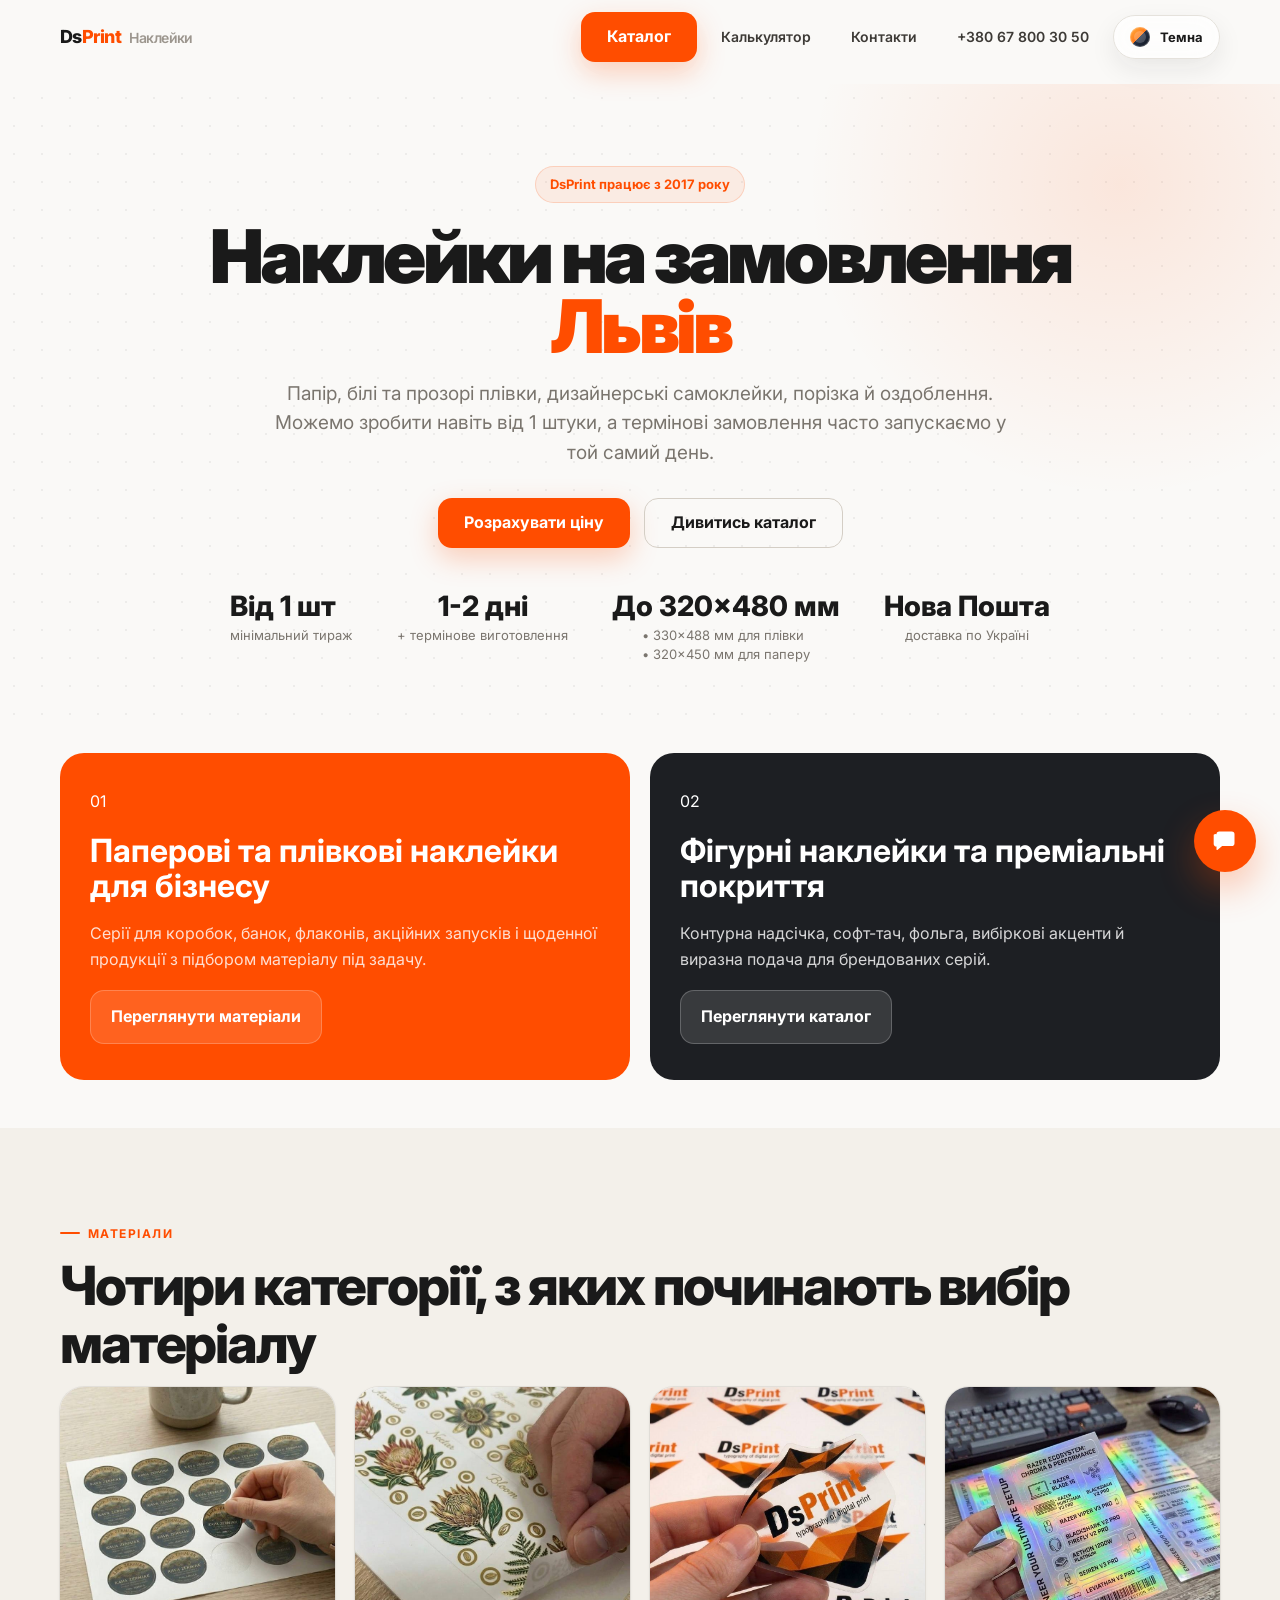
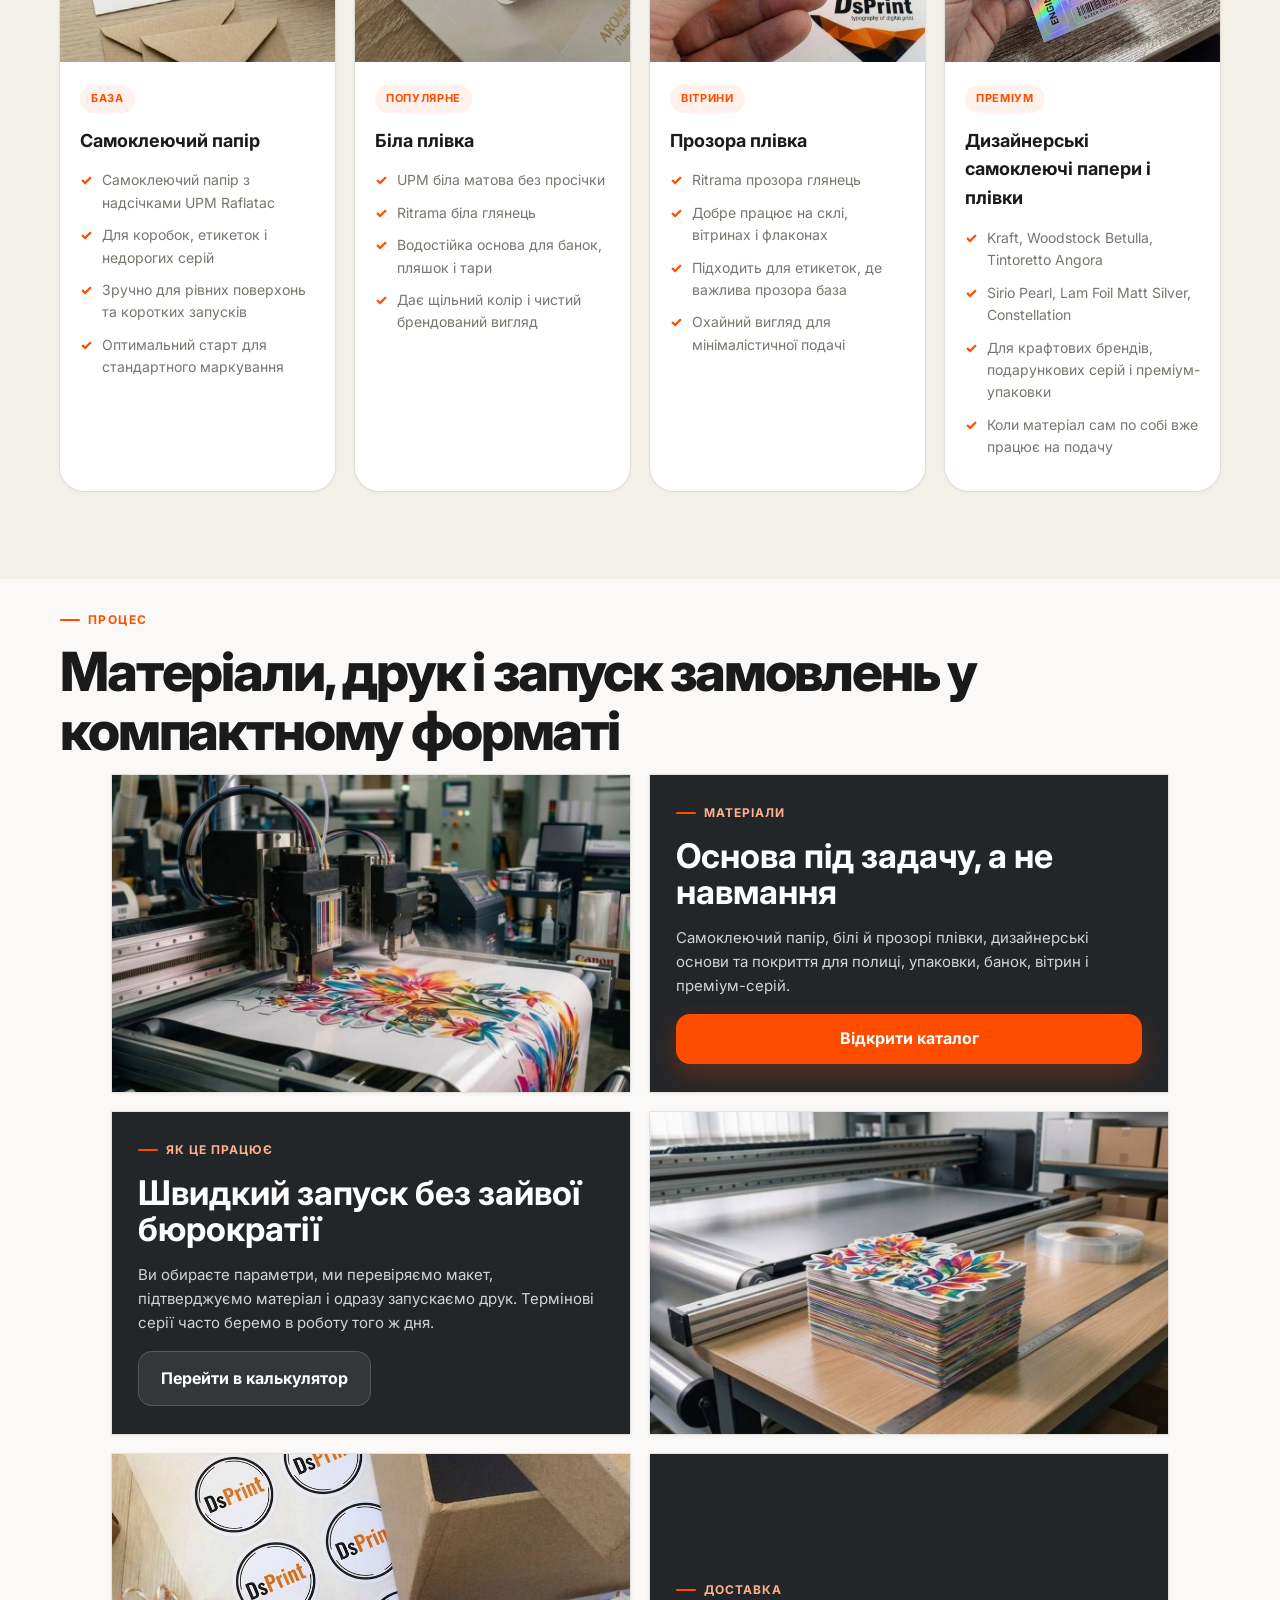
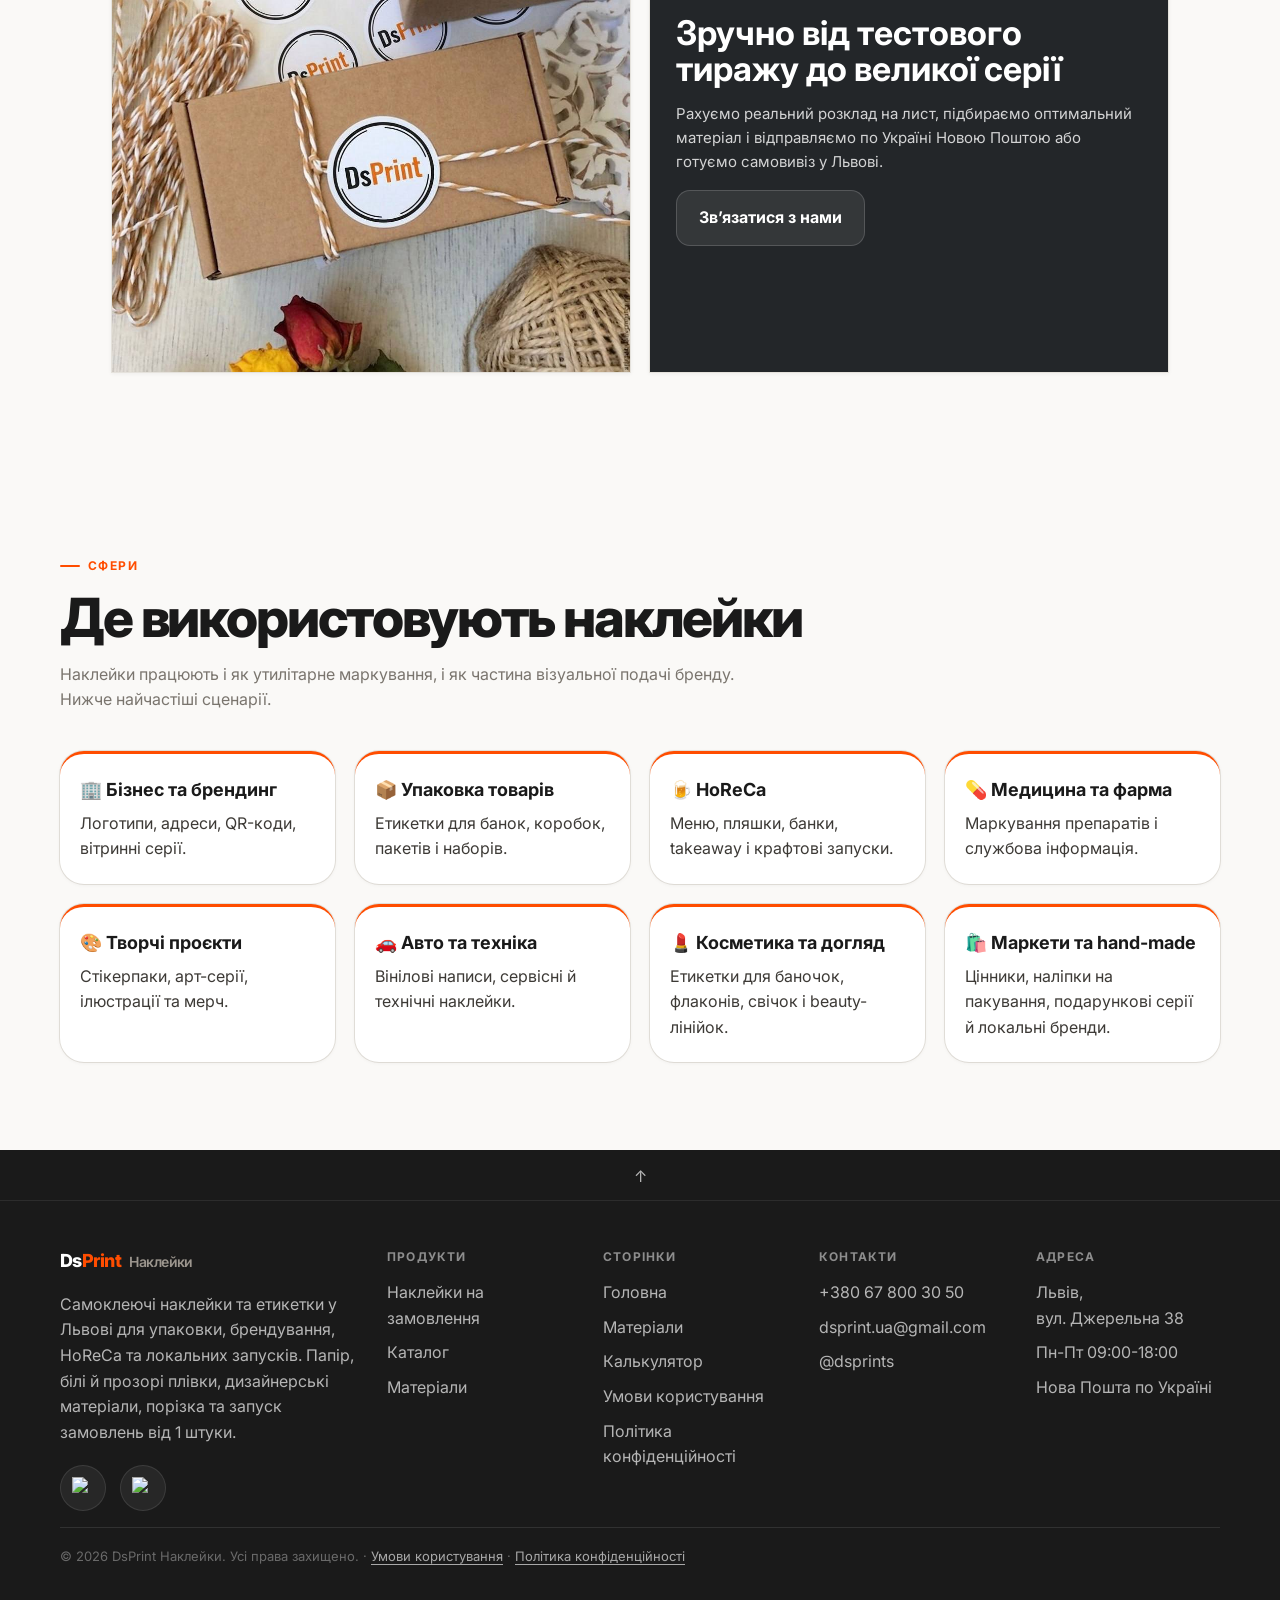
==== commit 2f500e82: "Add privacy policy page" ====
--- a/index.html
+++ b/index.html
@@ -187,11 +187,11 @@
           </div>
         </div>
         <div><h4>Продукти</h4><ul><li><a href="#top">Наклейки на замовлення</a></li><li><a href="materials.html">Каталог</a></li><li><a href="materials.html">Матеріали</a></li></ul></div>
-        <div><h4>Сторінки</h4><ul><li><a href="index.html">Головна</a></li><li><a href="materials.html">Матеріали</a></li><li><a href="calculator.html">Калькулятор</a></li><li><a href="terms.html">Умови користування</a></li></ul></div>
+        <div><h4>Сторінки</h4><ul><li><a href="index.html">Головна</a></li><li><a href="materials.html">Матеріали</a></li><li><a href="calculator.html">Калькулятор</a></li><li><a href="terms.html">Умови користування</a></li><li><a href="privacy.html">Політика конфіденційності</a></li></ul></div>
         <div><h4>Контакти</h4><ul><li><a href="tel:+380678003050">+380 67 800 30 50</a></li><li><a href="mailto:dsprint.ua@gmail.com">dsprint.ua@gmail.com</a></li><li><a href="https://t.me/dsprints">@dsprints</a></li></ul></div>
         <div><h4>Адреса</h4><ul><li>Львів, вул.&nbsp;Джерельна&nbsp;38</li><li>Пн-Пт 09:00-18:00</li><li>Нова Пошта по Україні</li></ul></div>
       </div>
-      <div class="footer-bottom">© 2026 DsPrint Наклейки. Усі права захищено. · <a href="terms.html">Умови користування</a></div>
+      <div class="footer-bottom">© 2026 DsPrint Наклейки. Усі права захищено. · <a href="terms.html">Умови користування</a> · <a href="privacy.html">Політика конфіденційності</a></div>
     </div>
   </footer>
   <script src="assets/app.js?v=20260402a"></script>
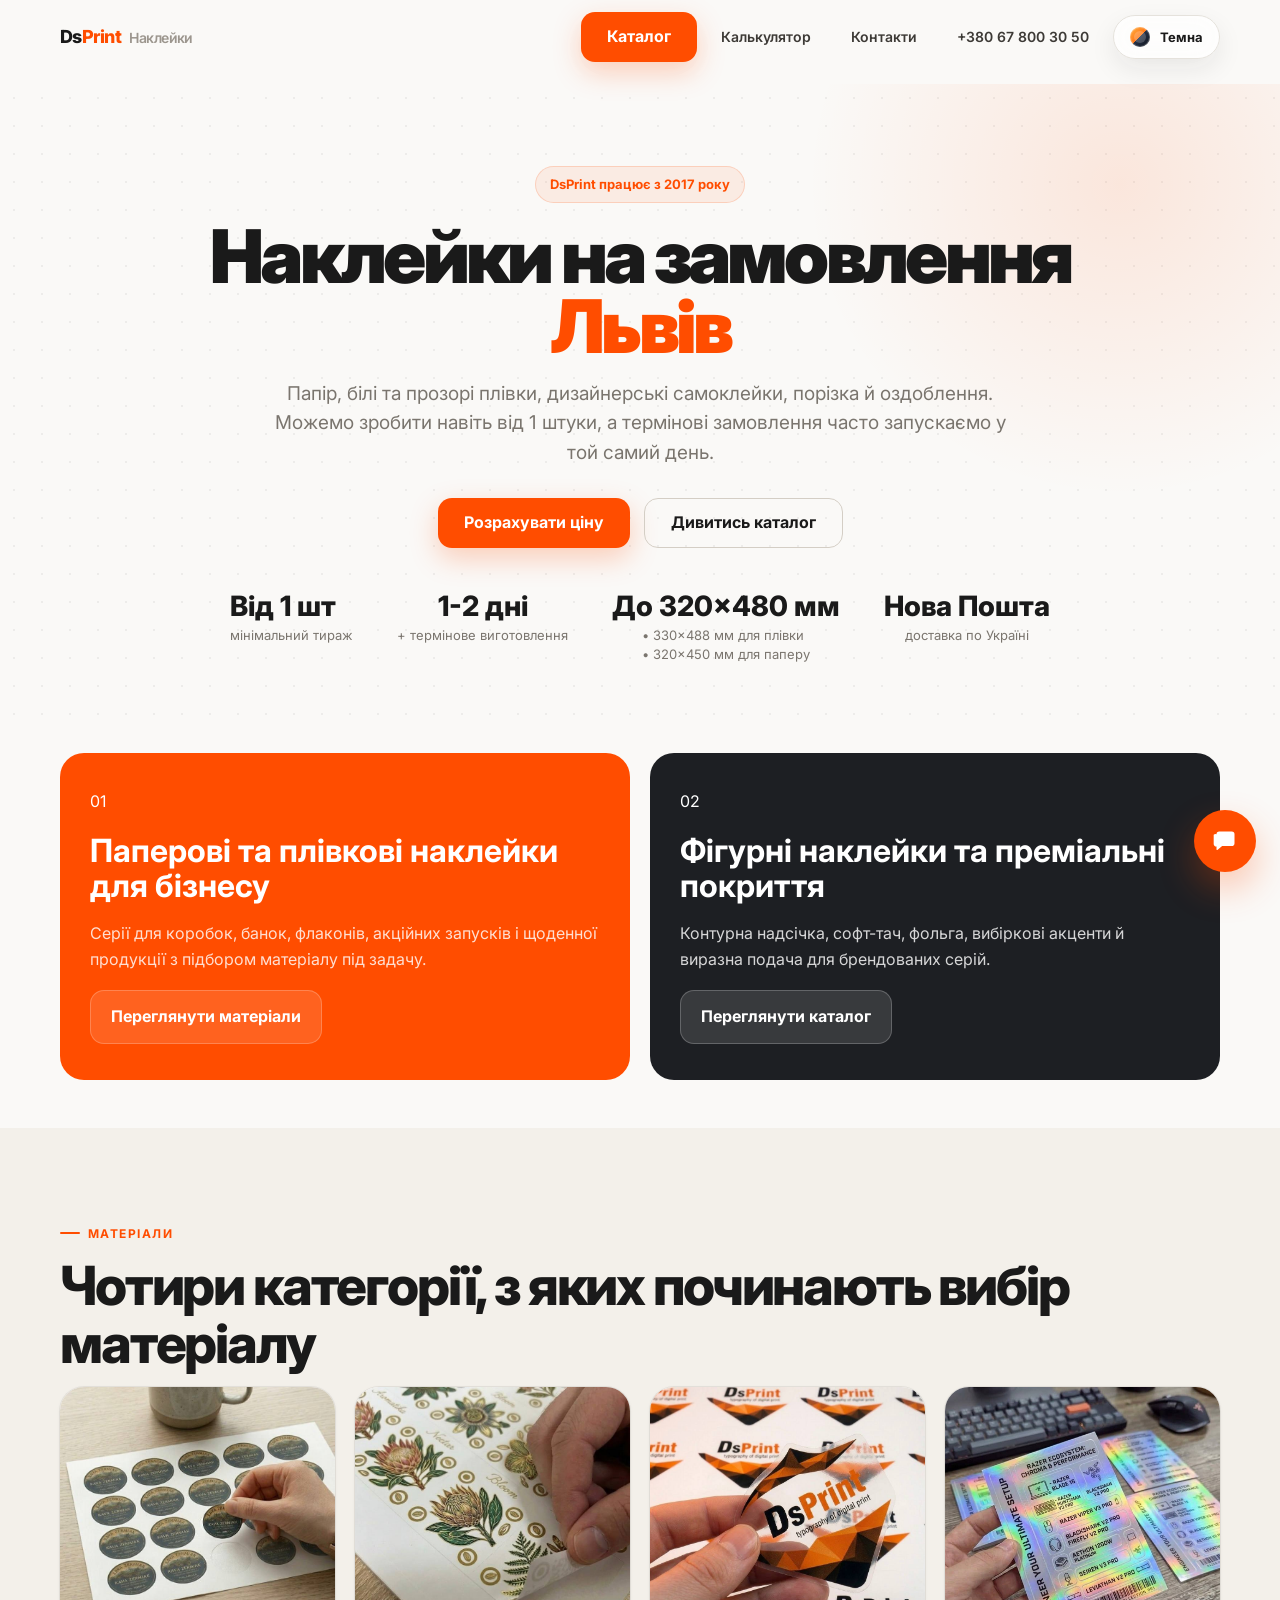
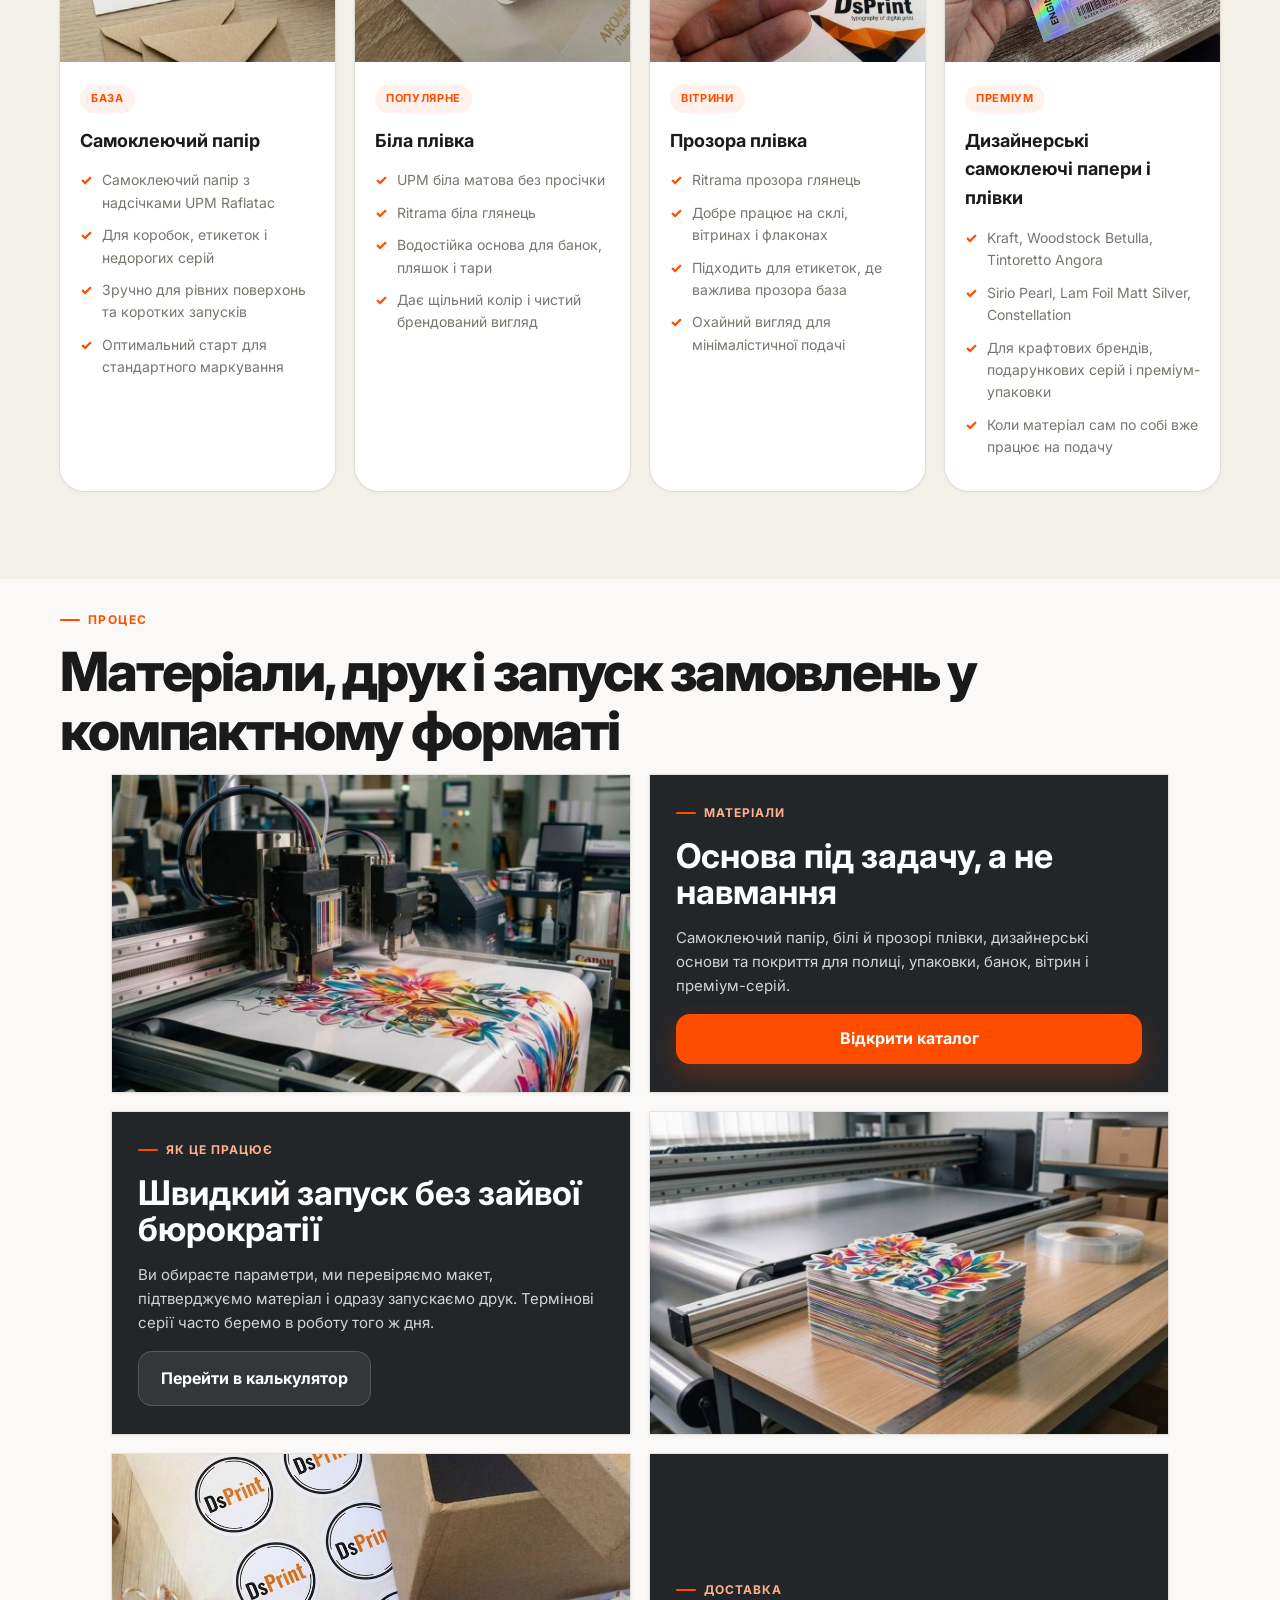
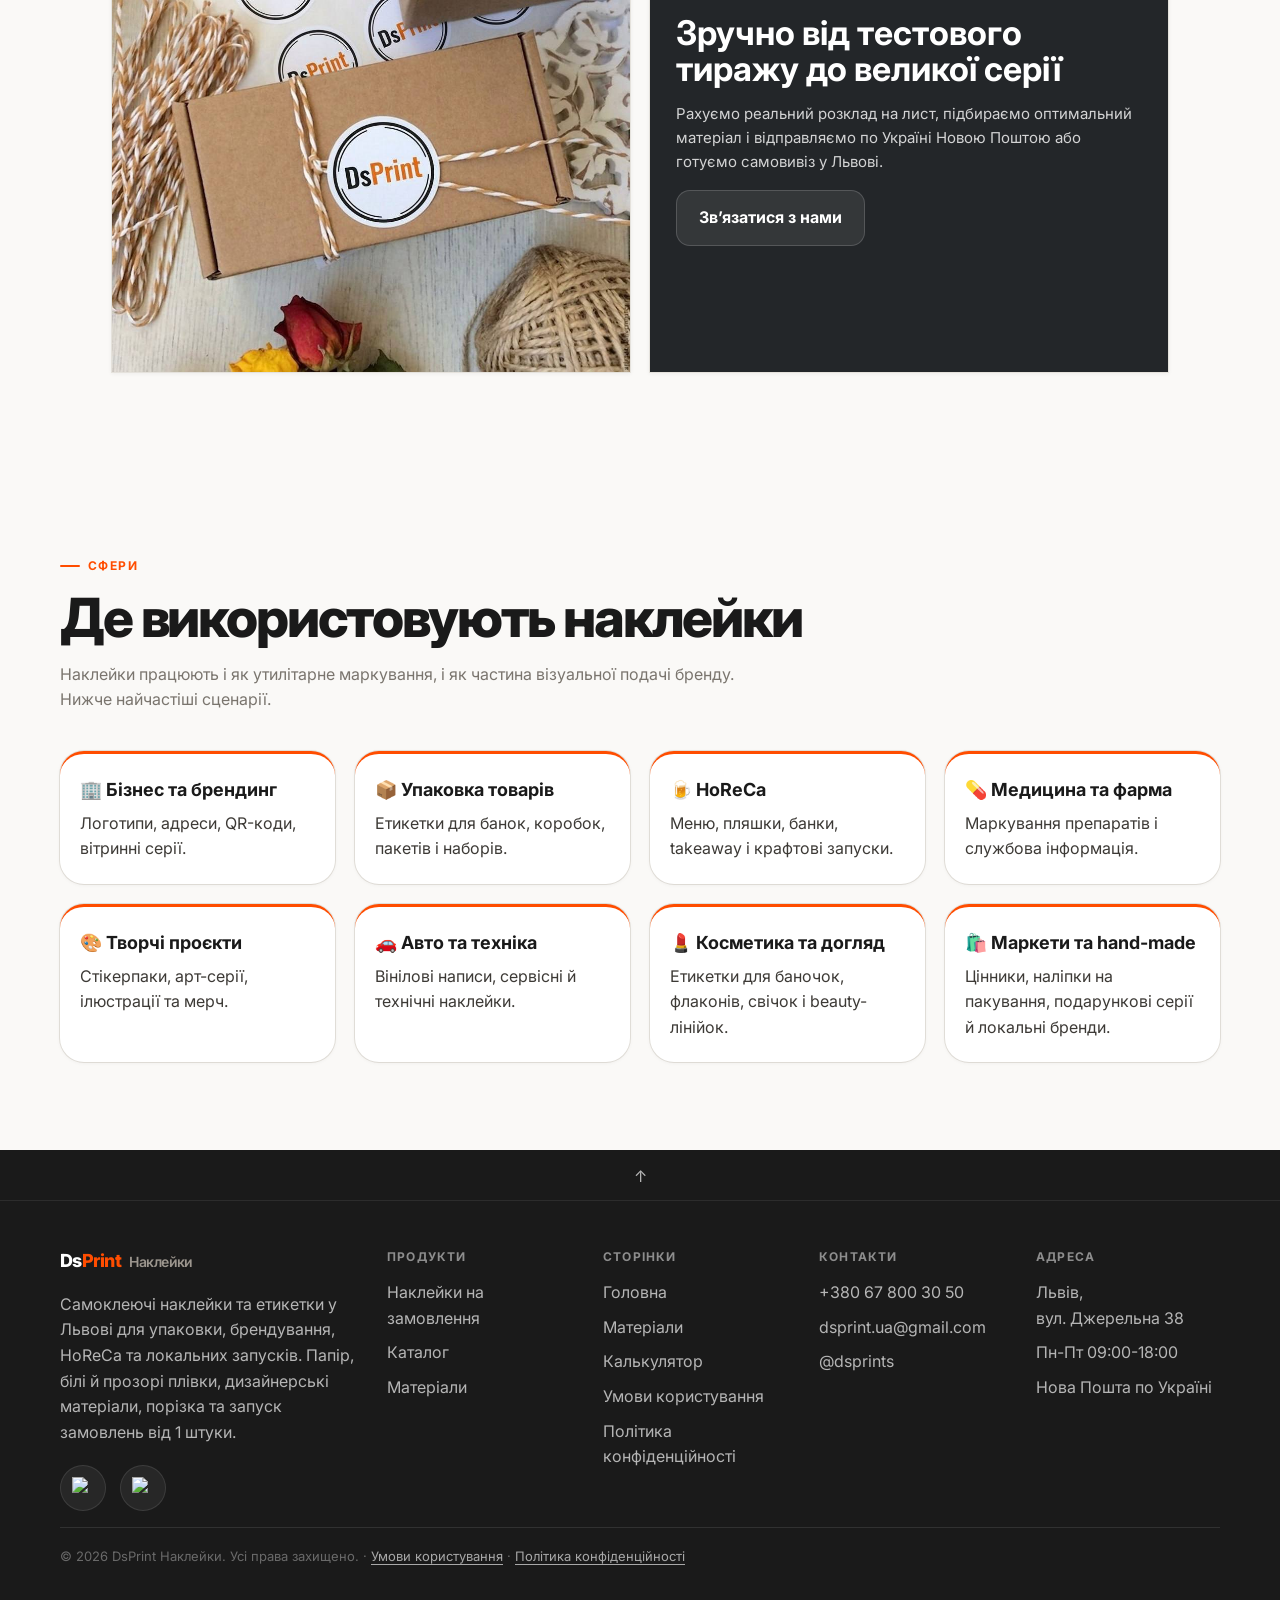
==== commit c4336182: "Add site favicon" ====
--- a/index.html
+++ b/index.html
@@ -19,23 +19,25 @@
   </script>
   <link rel="preconnect" href="https://fonts.googleapis.com">
   <link rel="preconnect" href="https://fonts.gstatic.com" crossorigin>
+  <link rel="icon" type="image/svg+xml" href="/assets/favicon.svg">
+  <link rel="apple-touch-icon" href="/assets/favicon.svg">
   <link href="https://fonts.googleapis.com/css2?family=Inter:wght@400;500;600;700;800;900&display=swap" rel="stylesheet">
   <link rel="stylesheet" href="assets/styles.css?v=20260426b">
 </head>
 <body id="top">
   <header class="site-header" data-header>
     <div class="container header-wrap">
-      <a class="logo" href="index.html"><span>Ds</span><span class="print">Print</span><small>Наклейки</small></a>
+      <a class="logo" href="/"><span>Ds</span><span class="print">Print</span><small>Наклейки</small></a>
       <button class="nav-toggle" type="button" data-nav-toggle aria-label="Меню"><span></span><span></span><span></span></button>
       <nav class="nav-links">
-        <a class="btn btn-primary" href="materials.html">Каталог</a>
-        <a class="nav-link" href="calculator.html">Калькулятор</a>
+        <a class="btn btn-primary" href="/materials">Каталог</a>
+        <a class="nav-link" href="/calculator">Калькулятор</a>
         <a class="nav-link" href="#contacts">Контакти</a>
         <a class="nav-link" href="tel:+380678003050">+380 67 800 30 50</a>
       </nav>
       <nav class="nav-menu" data-nav-menu>
-        <a class="btn btn-primary" href="materials.html">Каталог</a>
-        <a href="calculator.html">Калькулятор</a>
+        <a class="btn btn-primary" href="/materials">Каталог</a>
+        <a href="/calculator">Калькулятор</a>
         <a href="#contacts">Контакти</a>
         <a href="tel:+380678003050">+380 67 800 30 50</a>
       </nav>
@@ -48,8 +50,8 @@
         <h1 class="hero-title">Наклейки на замовлення<br><span class="accent">Львів</span></h1>
         <p class="hero-sub">Папір, білі та прозорі плівки, дизайнерські самоклейки, порізка й оздоблення. Можемо зробити навіть від 1 штуки, а термінові замовлення часто запускаємо у той самий день.</p>
         <div class="hero-actions">
-          <a class="btn btn-primary" href="calculator.html">Розрахувати ціну</a>
-          <a class="btn btn-outline" href="materials.html">Дивитись каталог</a>
+          <a class="btn btn-primary" href="/calculator">Розрахувати ціну</a>
+          <a class="btn btn-outline" href="/materials">Дивитись каталог</a>
         </div>
         <div class="hero-stats">
           <div class="hero-stat"><strong>Від 1 шт</strong><span>мінімальний тираж</span></div>
@@ -65,13 +67,13 @@
           <div>01</div>
           <h3>Паперові та плівкові наклейки для бізнесу</h3>
           <p>Серії для коробок, банок, флаконів, акційних запусків і щоденної продукції з підбором матеріалу під задачу.</p>
-          <a href="materials.html">Переглянути матеріали</a>
+          <a href="/materials">Переглянути матеріали</a>
         </article>
         <article class="big-card dark">
           <div>02</div>
           <h3>Фігурні наклейки та преміальні покриття</h3>
           <p>Контурна надсічка, софт-тач, фольга, вибіркові акценти й виразна подача для брендованих серій.</p>
-          <a href="materials.html?materialFilter=designer#materials-catalog">Переглянути каталог</a>
+          <a href="/materials?materialFilter=designer#materials-catalog">Переглянути каталог</a>
         </article>
       </div>
     </section>
@@ -99,7 +101,7 @@
             <div class="tag">Матеріали</div>
             <h3>Основа під задачу, а не навмання</h3>
             <p>Самоклеючий папір, білі й прозорі плівки, дизайнерські основи та покриття для полиці, упаковки, банок, вітрин і преміум-серій.</p>
-            <a class="btn btn-primary" href="materials.html">Відкрити каталог</a>
+            <a class="btn btn-primary" href="/materials">Відкрити каталог</a>
           </article>
           <article class="mosaic-card mosaic-photo">
             <img src="photos/1.3.jpg" alt="Біла плівка для наклейок">
@@ -108,7 +110,7 @@
             <div class="tag">Як це працює</div>
             <h3>Швидкий запуск без зайвої бюрократії</h3>
             <p>Ви обираєте параметри, ми перевіряємо макет, підтверджуємо матеріал і одразу запускаємо друк. Термінові серії часто беремо в роботу того ж дня.</p>
-            <a class="btn btn-ghost" href="calculator.html">Перейти в калькулятор</a>
+            <a class="btn btn-ghost" href="/calculator">Перейти в калькулятор</a>
           </article>
           <article class="mosaic-card mosaic-photo">
             <img src="photos/1.2.jpg" alt="Дизайнерські самоклеючі матеріали">
@@ -175,7 +177,7 @@
     <div class="container footer-main">
       <div class="footer-grid">
         <div>
-          <a class="logo" href="index.html"><span style="color:#fff">Ds</span><span class="print">Print</span><small>Наклейки</small></a>
+          <a class="logo" href="/"><span style="color:#fff">Ds</span><span class="print">Print</span><small>Наклейки</small></a>
           <p>Самоклеючі наклейки та етикетки у Львові для упаковки, брендування, HoReCa та локальних запусків. Папір, білі й прозорі плівки, дизайнерські матеріали, порізка та запуск замовлень від 1 штуки.</p>
           <div class="footer-social">
             <a class="social-pill" href="https://t.me/dsprints" aria-label="Telegram">
@@ -186,12 +188,12 @@
             </a>
           </div>
         </div>
-        <div><h4>Продукти</h4><ul><li><a href="#top">Наклейки на замовлення</a></li><li><a href="materials.html">Каталог</a></li><li><a href="materials.html">Матеріали</a></li></ul></div>
-        <div><h4>Сторінки</h4><ul><li><a href="index.html">Головна</a></li><li><a href="materials.html">Матеріали</a></li><li><a href="calculator.html">Калькулятор</a></li><li><a href="terms.html">Умови користування</a></li><li><a href="privacy.html">Політика конфіденційності</a></li></ul></div>
+        <div><h4>Продукти</h4><ul><li><a href="#top">Наклейки на замовлення</a></li><li><a href="/materials">Каталог</a></li><li><a href="/materials">Матеріали</a></li></ul></div>
+        <div><h4>Сторінки</h4><ul><li><a href="/">Головна</a></li><li><a href="/materials">Матеріали</a></li><li><a href="/calculator">Калькулятор</a></li><li><a href="/terms">Умови користування</a></li><li><a href="/privacy">Політика конфіденційності</a></li></ul></div>
         <div><h4>Контакти</h4><ul><li><a href="tel:+380678003050">+380 67 800 30 50</a></li><li><a href="mailto:dsprint.ua@gmail.com">dsprint.ua@gmail.com</a></li><li><a href="https://t.me/dsprints">@dsprints</a></li></ul></div>
         <div><h4>Адреса</h4><ul><li>Львів, вул.&nbsp;Джерельна&nbsp;38</li><li>Пн-Пт 09:00-18:00</li><li>Нова Пошта по Україні</li></ul></div>
       </div>
-      <div class="footer-bottom">© 2026 DsPrint Наклейки. Усі права захищено. · <a href="terms.html">Умови користування</a> · <a href="privacy.html">Політика конфіденційності</a></div>
+      <div class="footer-bottom">© 2026 DsPrint Наклейки. Усі права захищено. · <a href="/terms">Умови користування</a> · <a href="/privacy">Політика конфіденційності</a></div>
     </div>
   </footer>
   <script src="assets/app.js?v=20260402a"></script>
--- a/assets/styles.css
+++ b/assets/styles.css
@@ -43,8 +43,12 @@
 .materials-page .catalog-grid{gap:18px}
 .catalog-media{position:relative;overflow:hidden}
 .catalog-image-btn{display:block;width:100%;padding:0;border:0;background:none;cursor:zoom-in}
-.catalog-image-btn img{display:block;transition:opacity .32s cubic-bezier(.22,1,.36,1),transform .32s cubic-bezier(.22,1,.36,1),filter .4s ease}
-.catalog-image-btn img.is-swapping{opacity:.18;transform:scale(.985)}
+.catalog-image-btn img{display:block;transition:opacity .54s cubic-bezier(.23,1,.32,1),transform .54s cubic-bezier(.23,1,.32,1),filter .4s ease;will-change:transform,opacity}
+.catalog-image-btn img.is-swapping{pointer-events:none}
+.catalog-image-btn img.slide-out-left{transform:translateX(-7%) scale(.996);opacity:.86}
+.catalog-image-btn img.slide-out-right{transform:translateX(7%) scale(.996);opacity:.86}
+.catalog-image-btn img.slide-in-left{transform:translateX(-7%) scale(1.004);opacity:.9}
+.catalog-image-btn img.slide-in-right{transform:translateX(7%) scale(1.004);opacity:.9}
 .catalog-nav{position:absolute;top:50%;z-index:2;display:grid;place-items:center;width:42px;height:42px;padding:0;border:0;border-radius:999px;background:rgba(13,17,23,.72);color:#fff;box-shadow:0 10px 30px rgba(0,0,0,.24);cursor:pointer;transform:translateY(-50%);transition:background-color .22s ease,transform .22s ease,opacity .22s ease}
 .catalog-nav:hover{background:rgba(13,17,23,.9);transform:translateY(calc(-50% - 1px))}
 .catalog-nav.prev{left:14px}
@@ -58,8 +62,12 @@
 .lightbox[hidden]{display:none!important}
 .lightbox{position:fixed;inset:0;z-index:120;background:rgba(10,10,10,.82);display:grid;place-items:center;padding:24px}
 .lightbox-dialog{position:relative;width:min(92vw,1080px);max-height:86vh;border-radius:28px;background:#fff;padding:14px;box-shadow:0 24px 80px rgba(0,0,0,.32)}
-.lightbox-image{display:block;width:100%;max-height:calc(86vh - 28px);object-fit:contain;border-radius:20px;background:#f4f1eb;transition:opacity .34s cubic-bezier(.22,1,.36,1),transform .34s cubic-bezier(.22,1,.36,1)}
-.lightbox-image.is-swapping{opacity:.16;transform:scale(.99)}
+.lightbox-image{display:block;width:100%;max-height:calc(86vh - 28px);object-fit:contain;border-radius:20px;background:#f4f1eb;transition:opacity .58s cubic-bezier(.23,1,.32,1),transform .58s cubic-bezier(.23,1,.32,1);will-change:transform,opacity}
+.lightbox-image.is-swapping{pointer-events:none}
+.lightbox-image.slide-out-left{transform:translateX(-5.5%) scale(.998);opacity:.88}
+.lightbox-image.slide-out-right{transform:translateX(5.5%) scale(.998);opacity:.88}
+.lightbox-image.slide-in-left{transform:translateX(-5.5%) scale(1.003);opacity:.92}
+.lightbox-image.slide-in-right{transform:translateX(5.5%) scale(1.003);opacity:.92}
 .lightbox-close{position:absolute;top:10px;right:10px;z-index:2;width:42px;height:42px;border:0;border-radius:999px;background:rgba(26,26,26,.82);color:#fff;font-size:28px;line-height:1;cursor:pointer;display:grid;place-items:center}
 .lightbox-nav{position:absolute;top:50%;z-index:2;display:grid;place-items:center;width:54px;height:54px;padding:0;border:0;border-radius:999px;background:rgba(13,17,23,.64);color:#fff;box-shadow:0 16px 38px rgba(0,0,0,.24);cursor:pointer;transform:translateY(-50%);transition:background-color .22s ease,transform .22s ease}
 .lightbox-nav:hover{background:rgba(13,17,23,.9);transform:translateY(calc(-50% - 1px))}
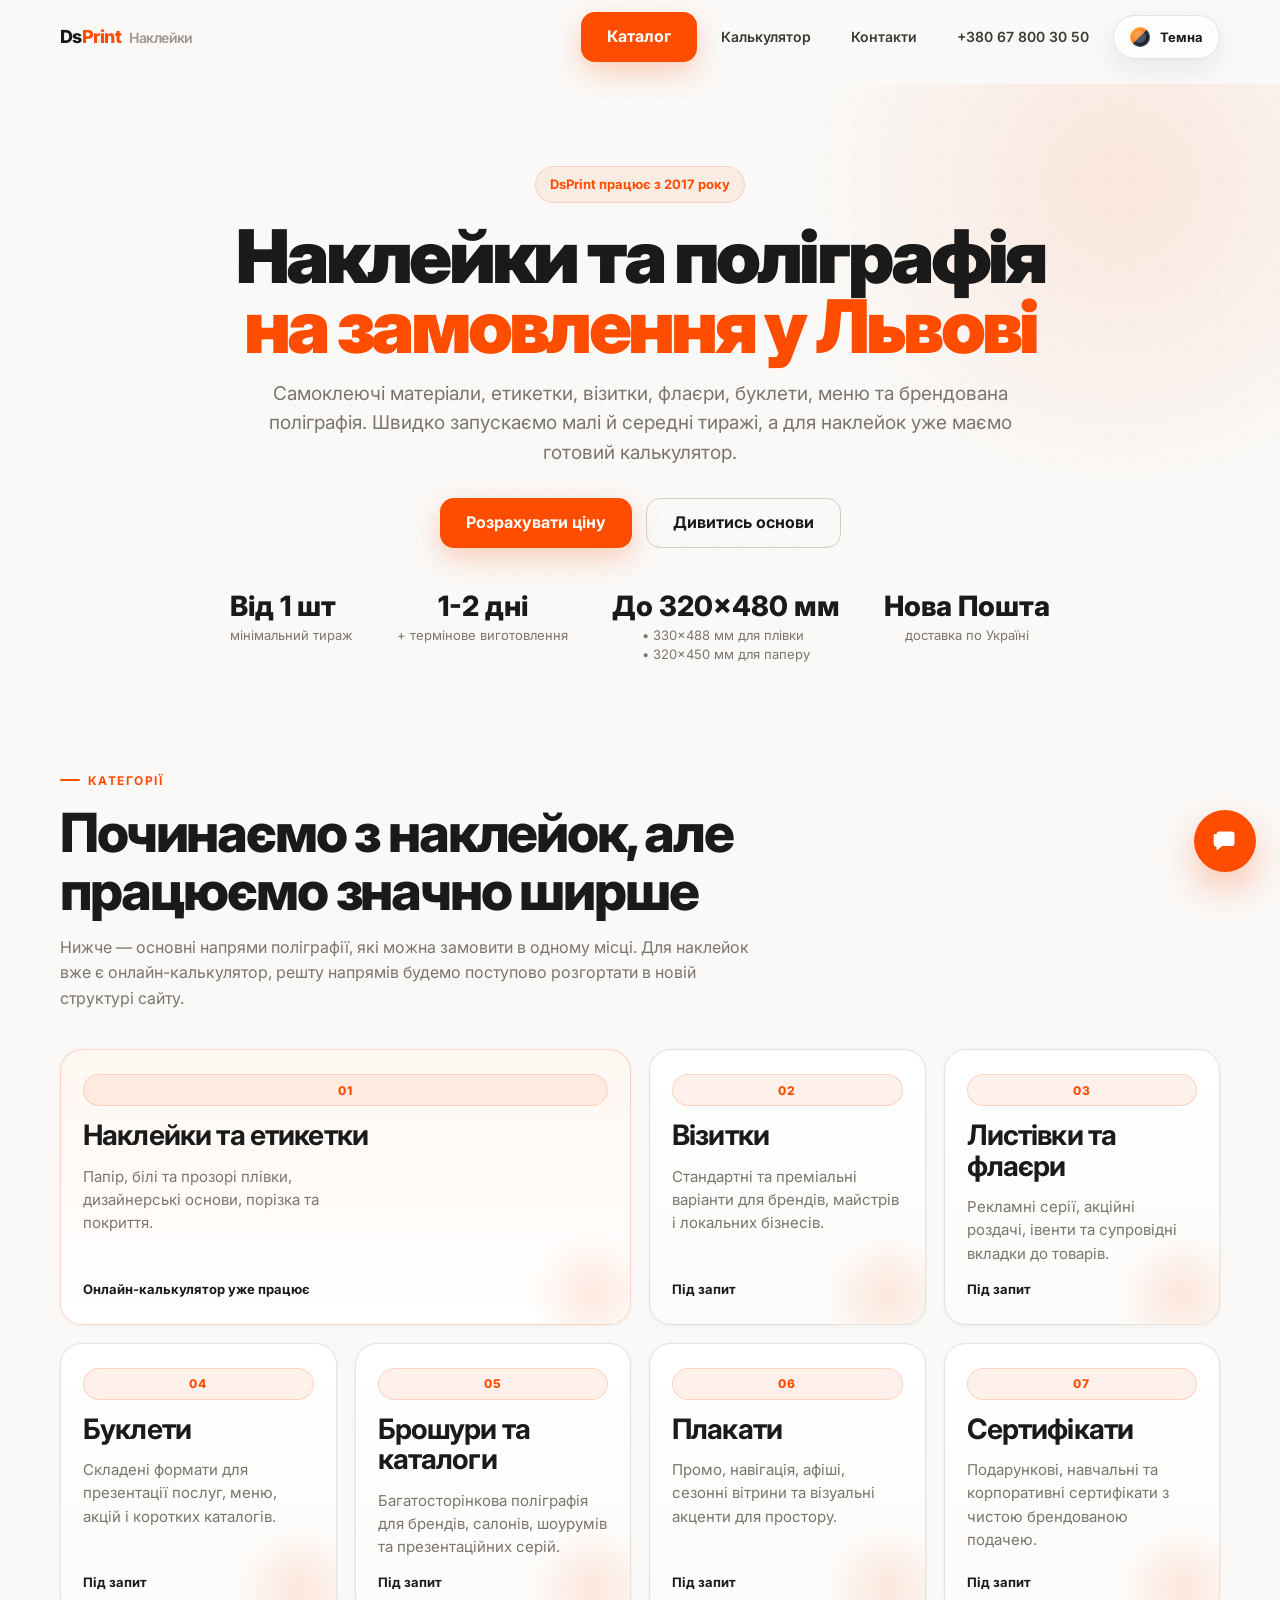
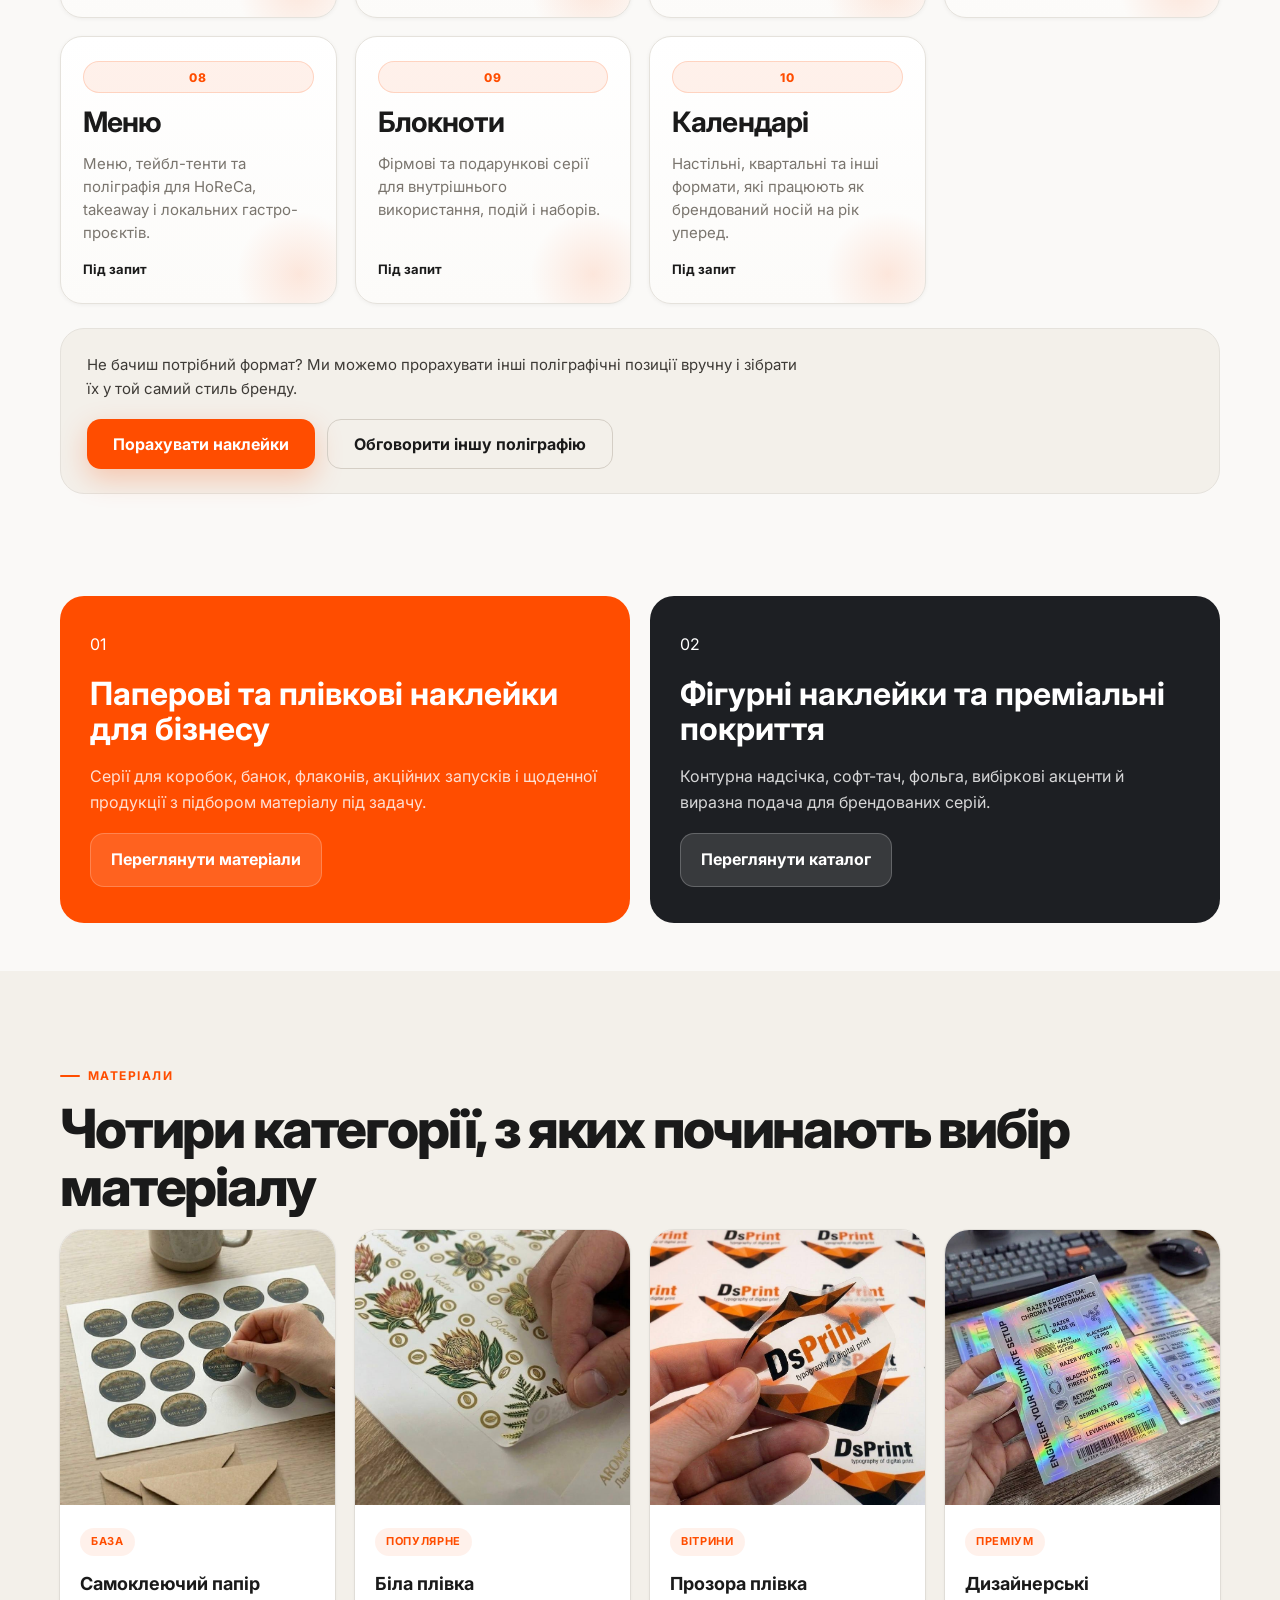
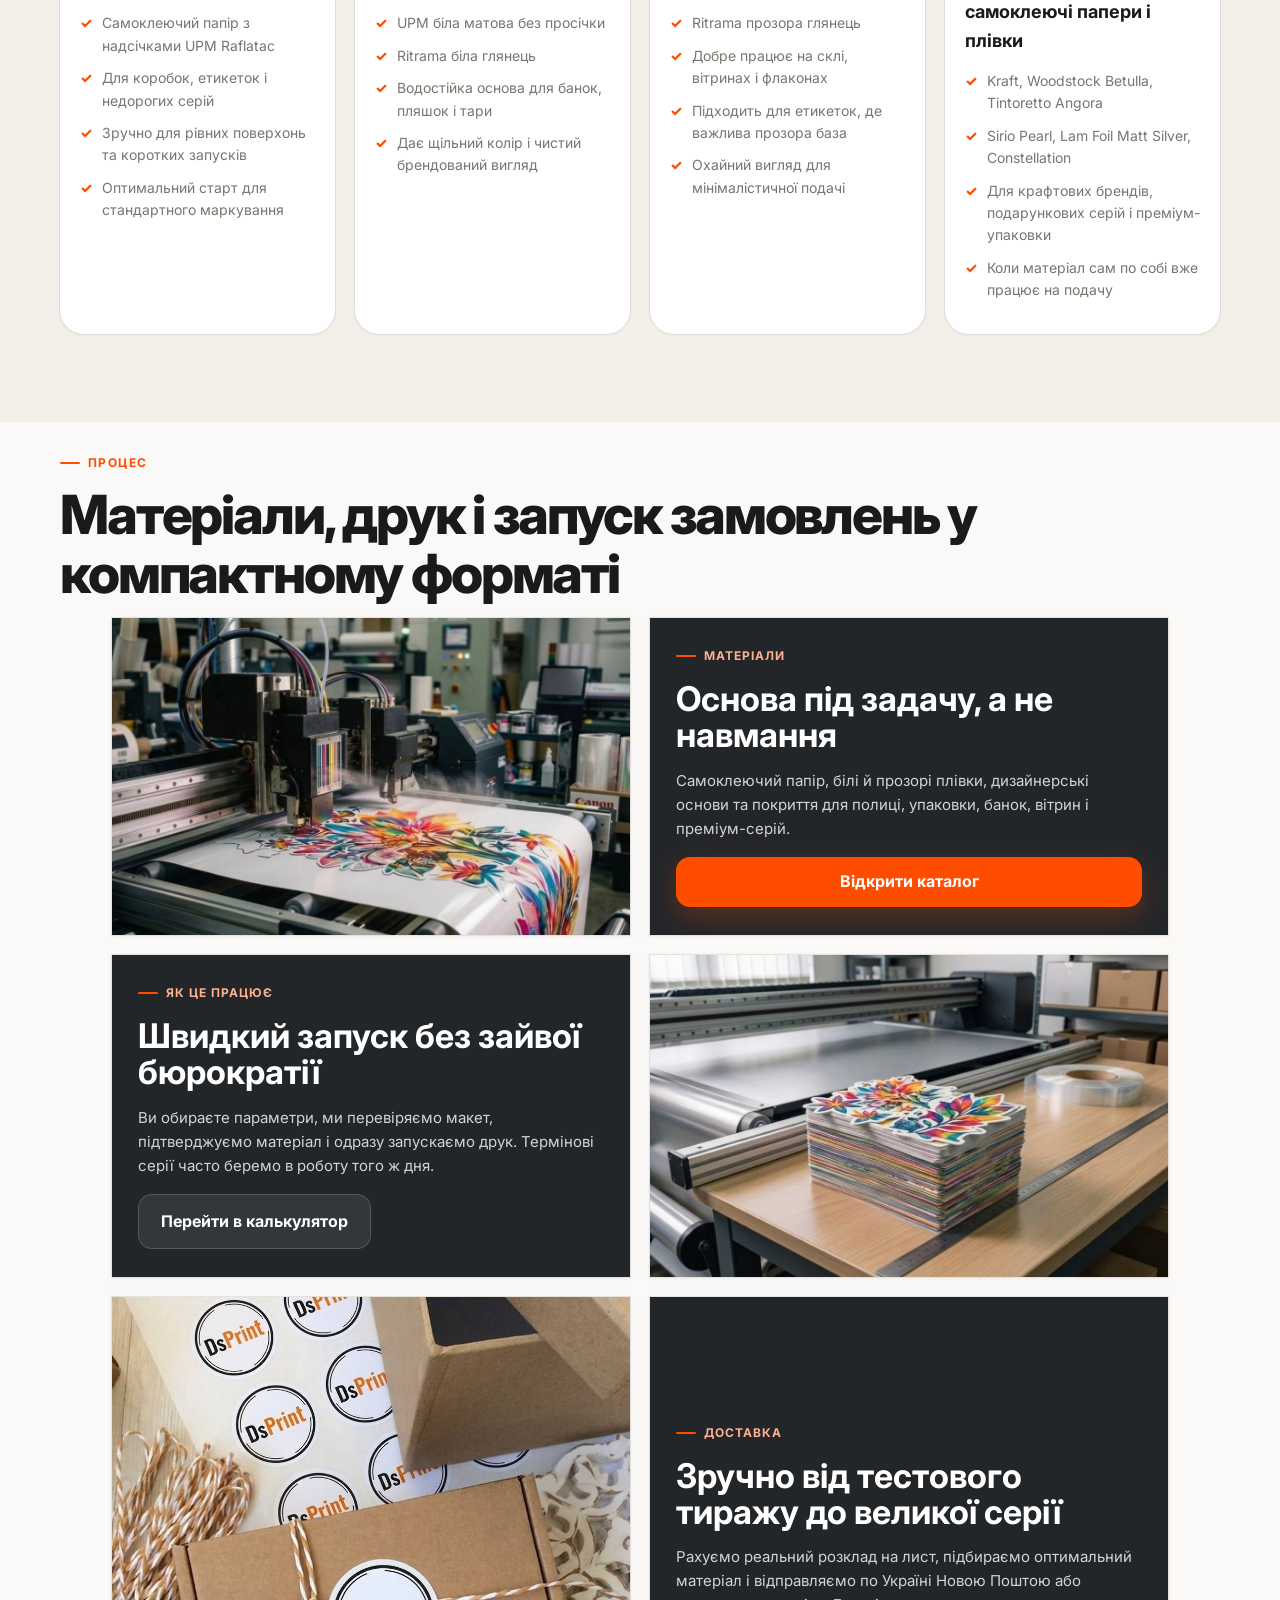
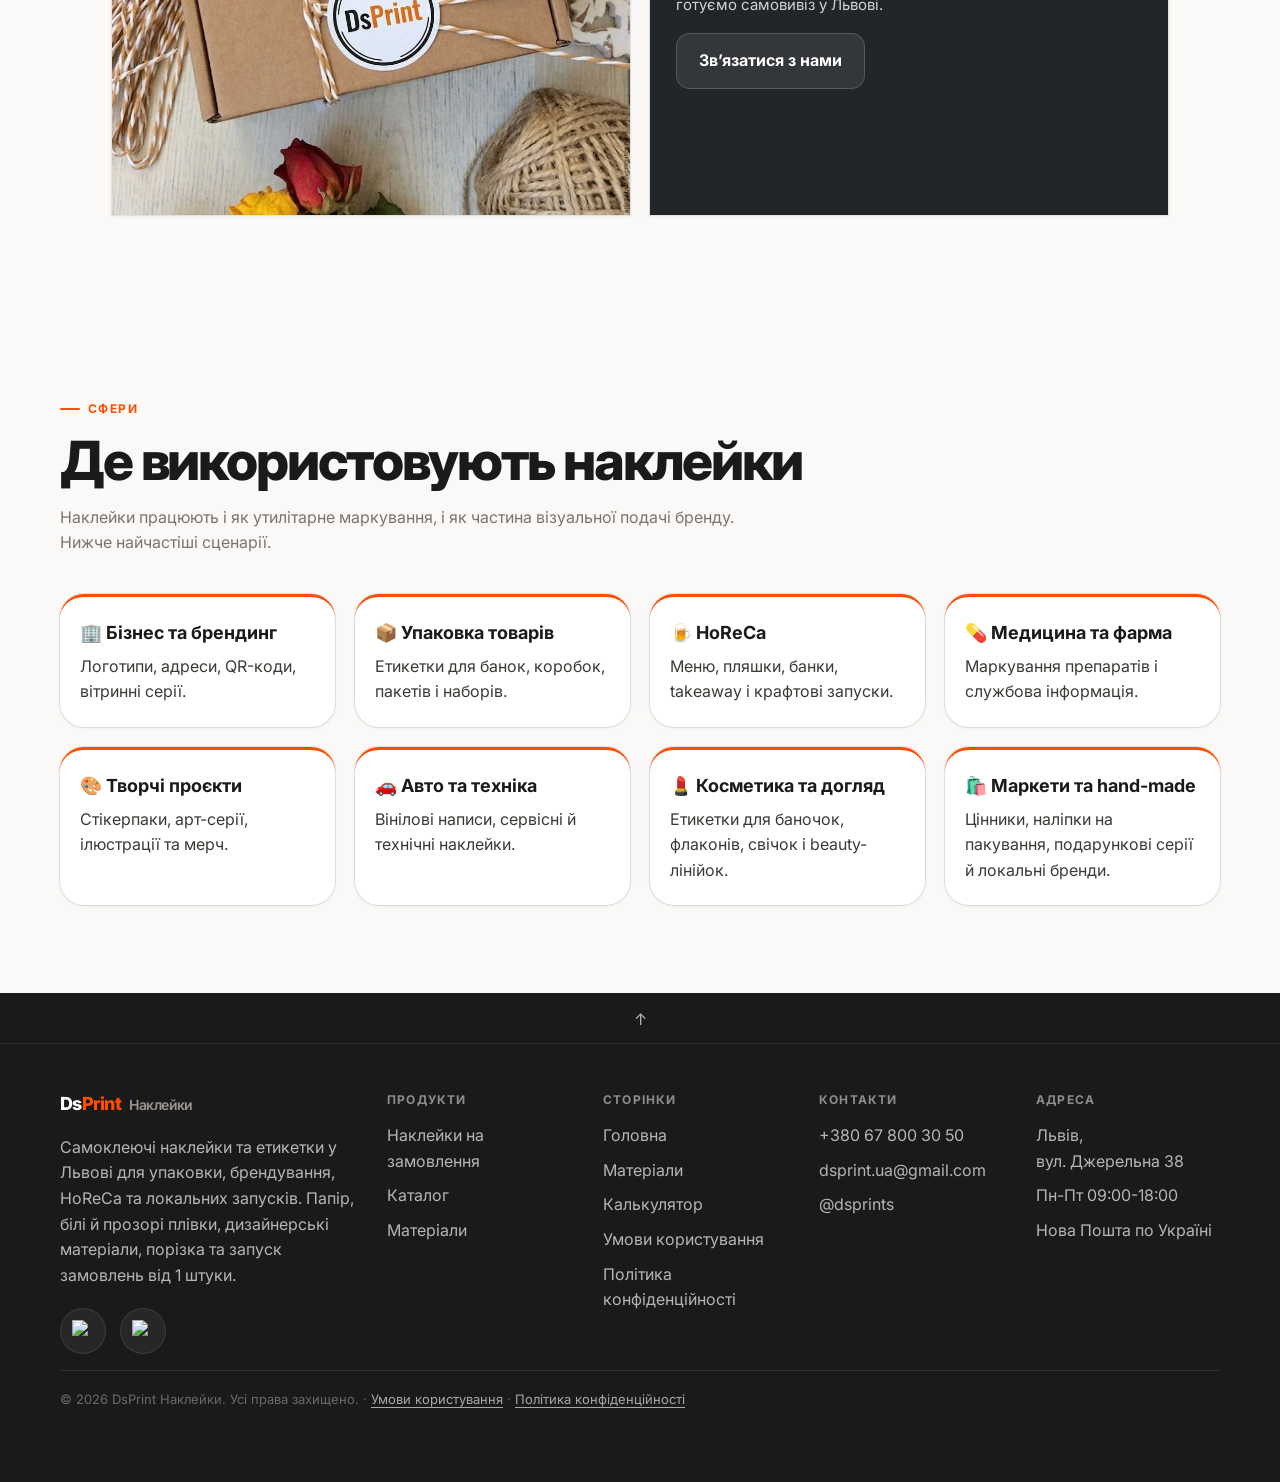
==== commit db681f89: "Expand homepage toward broader print catalog" ====
--- a/index.html
+++ b/index.html
@@ -3,8 +3,8 @@
 <head>
   <meta charset="UTF-8">
   <meta name="viewport" content="width=device-width, initial-scale=1.0, viewport-fit=cover">
-  <title>DsPrint Наклейки | Друк наклейок та етикеток у Львові</title>
-  <meta name="description" content="DsPrint Наклейки друкує самоклеючі наклейки та етикетки у Львові. Папір, білі й прозорі плівки, дизайнерські матеріали, порізка та доставка по Україні.">
+  <title>DsPrint | Наклейки та поліграфія на замовлення у Львові</title>
+  <meta name="description" content="DsPrint друкує наклейки, етикетки та поліграфію у Львові. Самоклеючі матеріали, візитки, флаєри, буклети, меню, сертифікати й швидкий запуск замовлень.">
   <script>
     (() => {
       try {
@@ -47,17 +47,95 @@
     <section class="hero">
       <div class="container hero-wrap">
         <div class="hero-chip">DsPrint працює з 2017 року</div>
-        <h1 class="hero-title">Наклейки на замовлення<br><span class="accent">Львів</span></h1>
-        <p class="hero-sub">Папір, білі та прозорі плівки, дизайнерські самоклейки, порізка й оздоблення. Можемо зробити навіть від 1 штуки, а термінові замовлення часто запускаємо у той самий день.</p>
+        <h1 class="hero-title">Наклейки та поліграфія<br><span class="accent">на замовлення у Львові</span></h1>
+        <p class="hero-sub">Самоклеючі матеріали, етикетки, візитки, флаєри, буклети, меню та брендована поліграфія. Швидко запускаємо малі й середні тиражі, а для наклейок уже маємо готовий калькулятор.</p>
         <div class="hero-actions">
           <a class="btn btn-primary" href="/calculator">Розрахувати ціну</a>
-          <a class="btn btn-outline" href="/materials">Дивитись каталог</a>
+          <a class="btn btn-outline" href="/materials">Дивитись основи</a>
         </div>
         <div class="hero-stats">
           <div class="hero-stat"><strong>Від 1 шт</strong><span>мінімальний тираж</span></div>
           <div class="hero-stat hero-stat-center"><strong>1-2 дні</strong><span>+ термінове виготовлення</span></div>
           <div class="hero-stat"><strong>До 320×480 мм</strong><span>• 330×488 мм для плівки<br>• 320×450 мм для паперу</span></div>
           <div class="hero-stat"><strong>Нова Пошта</strong><span>доставка по Україні</span></div>
+        </div>
+      </div>
+    </section>
+    <section class="section section-tight service-expansion">
+      <div class="container">
+        <div class="service-expansion-head">
+          <div class="tag">Категорії</div>
+          <h2 class="section-title">Починаємо з наклейок, але працюємо значно ширше</h2>
+          <p class="section-sub">Нижче — основні напрями поліграфії, які можна замовити в одному місці. Для наклейок вже є онлайн-калькулятор, решту напрямів будемо поступово розгортати в новій структурі сайту.</p>
+        </div>
+        <div class="service-grid">
+          <article class="service-card service-card-primary">
+            <div class="service-card-index">01</div>
+            <h3>Наклейки та етикетки</h3>
+            <p>Папір, білі та прозорі плівки, дизайнерські основи, порізка та покриття.</p>
+            <div class="service-card-meta">Онлайн-калькулятор уже працює</div>
+          </article>
+          <article class="service-card">
+            <div class="service-card-index">02</div>
+            <h3>Візитки</h3>
+            <p>Стандартні та преміальні варіанти для брендів, майстрів і локальних бізнесів.</p>
+            <div class="service-card-meta">Під запит</div>
+          </article>
+          <article class="service-card">
+            <div class="service-card-index">03</div>
+            <h3>Листівки та флаєри</h3>
+            <p>Рекламні серії, акційні роздачі, івенти та супровідні вкладки до товарів.</p>
+            <div class="service-card-meta">Під запит</div>
+          </article>
+          <article class="service-card">
+            <div class="service-card-index">04</div>
+            <h3>Буклети</h3>
+            <p>Складені формати для презентації послуг, меню, акцій і коротких каталогів.</p>
+            <div class="service-card-meta">Під запит</div>
+          </article>
+          <article class="service-card">
+            <div class="service-card-index">05</div>
+            <h3>Брошури та каталоги</h3>
+            <p>Багатосторінкова поліграфія для брендів, салонів, шоурумів та презентаційних серій.</p>
+            <div class="service-card-meta">Під запит</div>
+          </article>
+          <article class="service-card">
+            <div class="service-card-index">06</div>
+            <h3>Плакати</h3>
+            <p>Промо, навігація, афіші, сезонні вітрини та візуальні акценти для простору.</p>
+            <div class="service-card-meta">Під запит</div>
+          </article>
+          <article class="service-card">
+            <div class="service-card-index">07</div>
+            <h3>Сертифікати</h3>
+            <p>Подарункові, навчальні та корпоративні сертифікати з чистою брендованою подачею.</p>
+            <div class="service-card-meta">Під запит</div>
+          </article>
+          <article class="service-card">
+            <div class="service-card-index">08</div>
+            <h3>Меню</h3>
+            <p>Меню, тейбл-тенти та поліграфія для HoReCa, takeaway і локальних гастро-проєктів.</p>
+            <div class="service-card-meta">Під запит</div>
+          </article>
+          <article class="service-card">
+            <div class="service-card-index">09</div>
+            <h3>Блокноти</h3>
+            <p>Фірмові та подарункові серії для внутрішнього використання, подій і наборів.</p>
+            <div class="service-card-meta">Під запит</div>
+          </article>
+          <article class="service-card">
+            <div class="service-card-index">10</div>
+            <h3>Календарі</h3>
+            <p>Настільні, квартальні та інші формати, які працюють як брендований носій на рік уперед.</p>
+            <div class="service-card-meta">Під запит</div>
+          </article>
+        </div>
+        <div class="service-expansion-cta">
+          <p>Не бачиш потрібний формат? Ми можемо прорахувати інші поліграфічні позиції вручну і зібрати їх у той самий стиль бренду.</p>
+          <div class="service-expansion-actions">
+            <a class="btn btn-primary" href="/calculator">Порахувати наклейки</a>
+            <a class="btn btn-outline" href="#contacts">Обговорити іншу поліграфію</a>
+          </div>
         </div>
       </div>
     </section>
--- a/assets/styles.css
+++ b/assets/styles.css
@@ -1,6 +1,6 @@
 :root{color-scheme:light;--bg:#faf9f7;--bg-soft:#f3f0ea;--text:#1a1a1a;--body:#3d3a36;--muted:#7a756e;--line:#e5e2dc;--line-strong:#d4cec5;--accent:#ff4d00;--accent-dark:#e64500;--radius-s:10px;--radius-m:14px;--radius-l:24px;--shadow:0 14px 40px rgba(26,26,26,.08);--container:min(1160px,calc(100% - 32px))}
 :root[data-theme="dark"]{color-scheme:dark;--bg:#0d1117;--bg-soft:#161b22;--text:#f3f6fb;--body:#d3dae6;--muted:#99a3b4;--line:#273142;--line-strong:#3a4860;--shadow:0 18px 48px rgba(0,0,0,.34)}
-*,*::before,*::after{box-sizing:border-box} html{scroll-behavior:smooth} body{margin:0;font-family:"Inter",sans-serif;background:var(--bg);color:var(--body);line-height:1.6;overflow-x:clip} [hidden]{display:none!important}
+ *,*::before,*::after{box-sizing:border-box} html{scroll-behavior:smooth} body{margin:0;font-family:"Inter",sans-serif;background:var(--bg);color:var(--body);line-height:1.6;overflow-x:clip} [hidden]{display:none!important}
 a{color:inherit;text-decoration:none} img{display:block;max-width:100%} button,input,select,textarea{font:inherit}
 .container{width:var(--container);margin:0 auto}.section{padding:88px 0}.section-alt{background:var(--bg-soft)}
 .tag{display:inline-flex;align-items:center;gap:8px;margin-bottom:14px;color:var(--accent);font-size:12px;font-weight:700;letter-spacing:.12em;text-transform:uppercase}.tag::before{content:"";width:20px;height:2px;border-radius:999px;background:var(--accent)}.tag-clean::before{content:none}
@@ -20,6 +20,18 @@
 body:not(.materials-page) .hero-wrap:not(.calc-hero-wrap) .hero-actions{justify-content:center}
 .hero-actions,.footer-social{display:flex;flex-wrap:wrap;gap:14px}.hero-stats{display:grid;grid-template-columns:1fr;gap:18px;margin:34px auto 0;padding:10px 0 4px;max-width:1120px;align-items:start;justify-items:center}.hero-stat,.hero-stat-center{display:flex;flex-direction:column;align-items:flex-start;justify-content:flex-start;gap:6px;width:100%;max-width:320px}.hero-stat strong{display:block;color:var(--text);font-size:28px;font-weight:800;line-height:1}.hero-stat span{display:block;color:var(--muted);font-size:13px;line-height:1.45;text-align:left}.hero-stat-center{align-items:center}.hero-stat-center strong,.hero-stat-center span{text-align:center}.hero-stats .hero-stat:nth-child(3){align-items:center}.hero-stats .hero-stat:nth-child(3) strong{white-space:nowrap}.hero-stats .hero-stat:nth-child(3) span{text-align:left}.hero-stats .hero-stat:nth-child(4){align-items:center}.hero-stats .hero-stat:nth-child(4) span{text-align:center}
 .big-grid,.card-grid,.catalog-grid,.gallery-grid,.steps,.footer-grid,.calc-grid,.metric-row{display:grid;gap:20px}
+.service-grid{display:grid;gap:18px}
+.service-expansion-head{max-width:860px;margin-bottom:28px}
+.service-card{position:relative;display:flex;flex-direction:column;gap:14px;min-height:220px;padding:24px 22px;border:1px solid var(--line);border-radius:22px;background:linear-gradient(180deg,#fff 0%,#fcfbf9 100%);box-shadow:0 1px 4px rgba(0,0,0,.05);overflow:hidden}
+.service-card::after{content:"";position:absolute;inset:auto -28px -36px auto;width:130px;height:130px;border-radius:50%;background:radial-gradient(circle,rgba(255,77,0,.12) 0%,transparent 68%);pointer-events:none}
+.service-card-primary{background:linear-gradient(180deg,#fff7f2 0%,#fff 100%);border-color:rgba(255,77,0,.22)}
+.service-card h3{margin:0;color:var(--text);font-size:clamp(22px,2.2vw,30px);line-height:1.08;letter-spacing:-.03em}
+.service-card p{margin:0;color:var(--muted);font-size:15px;line-height:1.55;max-width:32ch}
+.service-card-index{display:inline-flex;align-items:center;justify-content:center;min-width:48px;height:32px;padding:0 12px;border-radius:999px;border:1px solid rgba(255,77,0,.18);background:rgba(255,77,0,.08);color:var(--accent);font-size:12px;font-weight:800;letter-spacing:.08em;text-transform:uppercase}
+.service-card-meta{margin-top:auto;color:var(--text);font-size:13px;font-weight:700}
+.service-expansion-cta{display:flex;flex-direction:column;gap:18px;align-items:flex-start;margin-top:24px;padding:24px 26px;border:1px solid var(--line);border-radius:24px;background:var(--bg-soft)}
+.service-expansion-cta p{margin:0;max-width:720px;color:var(--body);font-size:15px;line-height:1.6}
+.service-expansion-actions{display:flex;flex-wrap:wrap;gap:12px}
 .big-card{display:flex;flex-direction:column;gap:18px;padding:36px 30px;border-radius:var(--radius-l);color:#fff}.big-card.orange{background:var(--accent)}.big-card.dark{background:#1d1f23}.big-card h3{margin:0;font-size:clamp(24px,3vw,32px);line-height:1.1}.big-card p{margin:0;color:rgba(255,255,255,.82)}.big-card a{display:inline-flex;align-items:center;width:fit-content;padding:13px 20px;border:1px solid rgba(255,255,255,.22);border-radius:var(--radius-m);background:rgba(255,255,255,.12);font-weight:700}
 .metric{padding:22px 20px;border-top:3px solid var(--accent);border-radius:var(--radius-l);background:#fff;box-shadow:0 1px 4px rgba(0,0,0,.05),0 0 0 1px var(--line)}.metric strong{display:block;margin-bottom:6px;color:var(--text);font-size:18px}.use-cases-grid{grid-template-columns:1fr}
 .card,.catalog-card,.gallery-card,.result-card,.form-card{overflow:hidden;border-radius:var(--radius-l);background:#fff;box-shadow:0 1px 4px rgba(0,0,0,.05),0 0 0 1px var(--line)}.card img,.catalog-card img,.gallery-card img{width:100%;aspect-ratio:1/1;object-fit:cover}.card-body,.catalog-body,.gallery-body,.result-card,.form-card{padding:22px 20px}.calc-section .form-card{padding:14px}
@@ -83,11 +95,11 @@
 .material-subpanel{scroll-margin-top:120px}
 .footer{background:#1a1a1a;color:rgba(255,255,255,.76)}.back-top{display:block;width:100%;padding:14px 0 10px;text-align:center;border-bottom:1px solid rgba(255,255,255,.08);color:rgba(255,255,255,.45)}.footer-main{padding:46px 0}.footer-grid{gap:32px}.footer h4{margin:0 0 14px;color:rgba(255,255,255,.5);font-size:12px;font-weight:700;letter-spacing:.1em;text-transform:uppercase}.footer p,.footer a,.footer li{color:rgba(255,255,255,.68)}.footer ul{margin:0;padding:0;list-style:none;display:grid;gap:9px}.footer-social{align-items:center;gap:14px;margin-top:20px}.footer-social .social-pill{display:inline-flex;align-items:center;justify-content:center;width:46px;height:46px;padding:0;border-radius:50%;background:rgba(255,255,255,.06);border:1px solid rgba(255,255,255,.1);box-shadow:none;transition:background .2s ease,border-color .2s ease,transform .22s ease}.footer-social .social-pill:hover{background:rgba(255,255,255,.12);border-color:rgba(255,255,255,.18);transform:translateY(-1px)}.footer-social .social-pill img{width:22px;height:22px;display:block}.footer-bottom{margin-top:16px;padding:18px 0 26px;border-top:1px solid rgba(255,255,255,.1);color:rgba(255,255,255,.35);font-size:13px}.footer-bottom a{color:rgba(255,255,255,.62);text-decoration:underline;text-underline-offset:3px}.footer-bottom a:hover{color:#fff}
 .reveal{opacity:0;transform:translate3d(0,18px,0);transition:opacity .64s cubic-bezier(.16,1,.3,1),transform .64s cubic-bezier(.16,1,.3,1);transition-delay:var(--reveal-delay,0ms);will-change:opacity,transform;backface-visibility:hidden}.reveal-up{transform:translate3d(0,22px,0)}.reveal-left{transform:translate3d(-18px,0,0)}.reveal-right{transform:translate3d(18px,0,0)}.reveal-scale{transform:translate3d(0,14px,0) scale(.985)}.reveal.is-visible{opacity:1;transform:translate3d(0,0,0) scale(1)}
-.big-card,.card,.catalog-card,.gallery-card,.use-case-card,.feature,.mosaic-card,.stats-card,.materials-card,.hero-stat{transition:transform .28s cubic-bezier(.22,1,.36,1),box-shadow .28s ease,border-color .28s ease}.big-card:hover,.card:hover,.catalog-card:hover,.gallery-card:hover,.use-case-card:hover,.stats-card:hover,.materials-card:hover{transform:translateY(-3px);box-shadow:0 14px 34px rgba(26,26,26,.08);border-color:rgba(255,77,0,.18)}.hero-stat:hover{transform:none;box-shadow:none;border-color:transparent}.feature:hover,.mosaic-card:hover{transform:translateY(-2px)}
+.big-card,.card,.catalog-card,.gallery-card,.use-case-card,.feature,.mosaic-card,.stats-card,.materials-card,.hero-stat,.service-card{transition:transform .28s cubic-bezier(.22,1,.36,1),box-shadow .28s ease,border-color .28s ease}.big-card:hover,.card:hover,.catalog-card:hover,.gallery-card:hover,.use-case-card:hover,.stats-card:hover,.materials-card:hover,.service-card:hover{transform:translateY(-3px);box-shadow:0 14px 34px rgba(26,26,26,.08);border-color:rgba(255,77,0,.18)}.hero-stat:hover{transform:none;box-shadow:none;border-color:transparent}.feature:hover,.mosaic-card:hover{transform:translateY(-2px)}
 .feature-image,.mosaic-card,.catalog-image-btn,.catalog-card-image,.materials-card img,.card img{overflow:hidden}.feature-image img,.mosaic-card img,.catalog-image-btn img,.catalog-card-image img,.materials-card img,.card img{transition:transform .7s cubic-bezier(.22,1,.36,1),filter .4s ease}.feature:hover .feature-image img,.mosaic-card:hover img,.catalog-card:hover .catalog-image-btn img,.materials-card:hover img,.card:hover img{transform:scale(1.02)}
 .btn,.filter-button,.pill-button,.fab-pill,.social-pill,.nav-links a{transition:transform .28s ease,box-shadow .28s ease,background-color .28s ease,border-color .28s ease,color .28s ease}
-@media (min-width:768px){.hero-stats,.steps,.footer-grid,.calc-grid,.metric-row{grid-template-columns:repeat(2,minmax(0,1fr))}.hero-stats{column-gap:28px;row-gap:18px;justify-items:stretch}.hero-stat,.hero-stat-center{max-width:none}.use-cases-grid{grid-template-columns:repeat(2,minmax(0,1fr))}.big-grid{grid-template-columns:repeat(2,minmax(0,1fr))}.card-grid,.catalog-grid,.gallery-grid,.materials-grid,.mosaic-grid{grid-template-columns:repeat(2,minmax(0,1fr))}.mosaic-card:nth-child(1){order:1}.mosaic-card:nth-child(2){order:2}.mosaic-card:nth-child(3){order:5}.mosaic-card:nth-child(4){order:3}.mosaic-card:nth-child(5){order:4}.mosaic-card:nth-child(6){order:6}.calc-toolbar{grid-template-columns:repeat(3,minmax(0,1fr));justify-content:stretch;max-width:none;width:100%;margin:0;align-items:stretch}.toolbar-box{min-height:178px}.price-inline,.order-fields{grid-template-columns:repeat(2,minmax(0,1fr))}.check-grid{grid-template-columns:repeat(2,minmax(0,1fr))}}
-@media (min-width:1024px){.nav-toggle,.nav-menu{display:none!important}.nav-links{display:flex}.hero-stats{grid-template-columns:repeat(4,max-content);justify-content:center;justify-items:center;column-gap:44px;row-gap:20px;width:fit-content;max-width:100%}.hero-stat,.hero-stat-center{width:max-content;max-width:none}.hero-stat-center{justify-self:center;align-items:center}.hero-stat-center strong,.hero-stat-center span{width:max-content;text-align:center}.metric-row{grid-template-columns:repeat(4,minmax(0,1fr))}.use-cases-grid{grid-template-columns:repeat(4,minmax(0,1fr))}.card-grid{grid-template-columns:repeat(3,minmax(0,1fr))}.materials-grid{grid-template-columns:repeat(4,minmax(0,1fr))}.catalog-grid,.gallery-grid{grid-template-columns:repeat(3,minmax(0,1fr))}.steps{grid-template-columns:repeat(4,minmax(0,1fr))}.feature{grid-template-columns:repeat(2,minmax(0,1fr));min-height:340px}.feature.reverse .feature-image{order:2}.feature.reverse .feature-body{order:1}.feature-body{padding:44px}.mosaic-grid{grid-template-columns:repeat(2,minmax(320px,520px));justify-content:center}.mosaic-card:nth-child(4),.mosaic-card:nth-child(6){min-height:280px}.footer-grid{grid-template-columns:1.6fr 1fr 1fr 1fr 1fr}.order-form{grid-template-columns:minmax(0,1.2fr) 360px;align-items:start}.order-summary-card{position:sticky;top:110px}}
+@media (min-width:768px){.hero-stats,.steps,.footer-grid,.calc-grid,.metric-row{grid-template-columns:repeat(2,minmax(0,1fr))}.hero-stats{column-gap:28px;row-gap:18px;justify-items:stretch}.hero-stat,.hero-stat-center{max-width:none}.use-cases-grid{grid-template-columns:repeat(2,minmax(0,1fr))}.big-grid{grid-template-columns:repeat(2,minmax(0,1fr))}.service-grid{grid-template-columns:repeat(2,minmax(0,1fr))}.card-grid,.catalog-grid,.gallery-grid,.materials-grid,.mosaic-grid{grid-template-columns:repeat(2,minmax(0,1fr))}.mosaic-card:nth-child(1){order:1}.mosaic-card:nth-child(2){order:2}.mosaic-card:nth-child(3){order:5}.mosaic-card:nth-child(4){order:3}.mosaic-card:nth-child(5){order:4}.mosaic-card:nth-child(6){order:6}.calc-toolbar{grid-template-columns:repeat(3,minmax(0,1fr));justify-content:stretch;max-width:none;width:100%;margin:0;align-items:stretch}.toolbar-box{min-height:178px}.price-inline,.order-fields{grid-template-columns:repeat(2,minmax(0,1fr))}.check-grid{grid-template-columns:repeat(2,minmax(0,1fr))}}
+@media (min-width:1024px){.nav-toggle,.nav-menu{display:none!important}.nav-links{display:flex}.hero-stats{grid-template-columns:repeat(4,max-content);justify-content:center;justify-items:center;column-gap:44px;row-gap:20px;width:fit-content;max-width:100%}.hero-stat,.hero-stat-center{width:max-content;max-width:none}.hero-stat-center{justify-self:center;align-items:center}.hero-stat-center strong,.hero-stat-center span{width:max-content;text-align:center}.metric-row{grid-template-columns:repeat(4,minmax(0,1fr))}.use-cases-grid{grid-template-columns:repeat(4,minmax(0,1fr))}.service-grid{grid-template-columns:repeat(4,minmax(0,1fr))}.service-grid .service-card:first-child{grid-column:span 2}.card-grid{grid-template-columns:repeat(3,minmax(0,1fr))}.materials-grid{grid-template-columns:repeat(4,minmax(0,1fr))}.catalog-grid,.gallery-grid{grid-template-columns:repeat(3,minmax(0,1fr))}.steps{grid-template-columns:repeat(4,minmax(0,1fr))}.feature{grid-template-columns:repeat(2,minmax(0,1fr));min-height:340px}.feature.reverse .feature-image{order:2}.feature.reverse .feature-body{order:1}.feature-body{padding:44px}.mosaic-grid{grid-template-columns:repeat(2,minmax(320px,520px));justify-content:center}.mosaic-card:nth-child(4),.mosaic-card:nth-child(6){min-height:280px}.footer-grid{grid-template-columns:1.6fr 1fr 1fr 1fr 1fr}.order-form{grid-template-columns:minmax(0,1.2fr) 360px;align-items:start}.order-summary-card{position:sticky;top:110px}}
 @media (max-width:767px){.hero{padding:34px 0 24px}.hero-actions{flex-direction:column;align-items:stretch;max-width:420px;gap:10px}.hero-actions .btn{width:100%;justify-content:center}.hero-stats{grid-template-columns:1fr;gap:16px;margin-top:24px;padding:6px 0 0;justify-items:center}.hero-stat,.hero-stat-center{align-items:center;min-width:0;max-width:320px;text-align:center}.hero-stat strong,.hero-stat span,.hero-stat-center strong,.hero-stat-center span{text-align:center}.hero-stat strong{font-size:24px;line-height:1.05}.hero-stat span{font-size:12px;line-height:1.35}.materials-page .filter-row{display:grid;grid-template-columns:repeat(2,minmax(0,1fr));gap:12px;align-items:stretch}.materials-page .filter-btn{display:flex;align-items:center;justify-content:center;min-height:74px;padding:14px 18px;text-align:center;white-space:normal;line-height:1.2}.materials-page .filter-btn:nth-child(1){grid-column:1/-1}.materials-page .filter-btn:nth-child(4){grid-column:1/-1}.material-categories{display:grid!important;grid-template-columns:repeat(2,minmax(0,1fr));gap:10px;width:100%}.material-categories .category-pill{display:flex;align-items:center;justify-content:center;min-height:48px;padding:10px 12px;text-align:center;white-space:normal;line-height:1.25}.material-categories .category-pill:last-child{grid-column:1/-1}.material-subpanel{padding-top:12px}.material-flow-indicator{margin:2px 0 14px}.material-flow-line{height:18px}.material-flow-arrow{width:16px;height:16px;border-right-width:3px;border-bottom-width:3px}.mosaic-grid{display:flex;flex-direction:column;gap:12px}.mosaic-card:nth-child(1){order:1}.mosaic-card:nth-child(2){order:2}.mosaic-card:nth-child(3){order:3}.mosaic-card:nth-child(4){order:4}.mosaic-card:nth-child(5){order:6}.mosaic-card:nth-child(6){order:5}.mosaic-photo,.mosaic-info{min-height:auto}.mosaic-photo img{aspect-ratio:4/3;object-fit:cover}.mosaic-info{padding:20px 18px}.contact-fab{right:18px;bottom:24px;gap:8px}.fab-trigger{width:58px;height:58px}.fab-panel{max-width:calc(100vw - 36px)}.callback-form{width:min(280px,calc(100vw - 36px))}.footer{padding-bottom:112px}.reveal{transform:translate3d(0,12px,0);transition:opacity .52s cubic-bezier(.16,1,.3,1),transform .52s cubic-bezier(.16,1,.3,1)}.reveal-up{transform:translate3d(0,14px,0)}.reveal-left{transform:translate3d(-10px,0,0)}.reveal-right{transform:translate3d(10px,0,0)}.reveal-scale{transform:translate3d(0,10px,0) scale(.99)}}
 @media (prefers-reduced-motion:reduce){.reveal{opacity:1!important;transform:none!important}}
 
@@ -237,6 +249,12 @@
   .price-lab-shell{padding:20px 18px}
   .big-card{border-radius:20px}
   .big-card h3{font-size:clamp(22px,7vw,30px)}
+  .service-card{min-height:auto;padding:20px 18px;border-radius:20px}
+  .service-card h3{font-size:clamp(22px,6vw,28px)}
+  .service-card p{font-size:14px}
+  .service-expansion-cta{padding:20px 18px;border-radius:20px}
+  .service-expansion-actions{flex-direction:column;align-items:stretch}
+  .service-expansion-actions .btn{width:100%}
   .calc-section .container,
   .order-layout{width:var(--container)}
   .calc-toolbar{grid-template-columns:1fr;gap:10px}
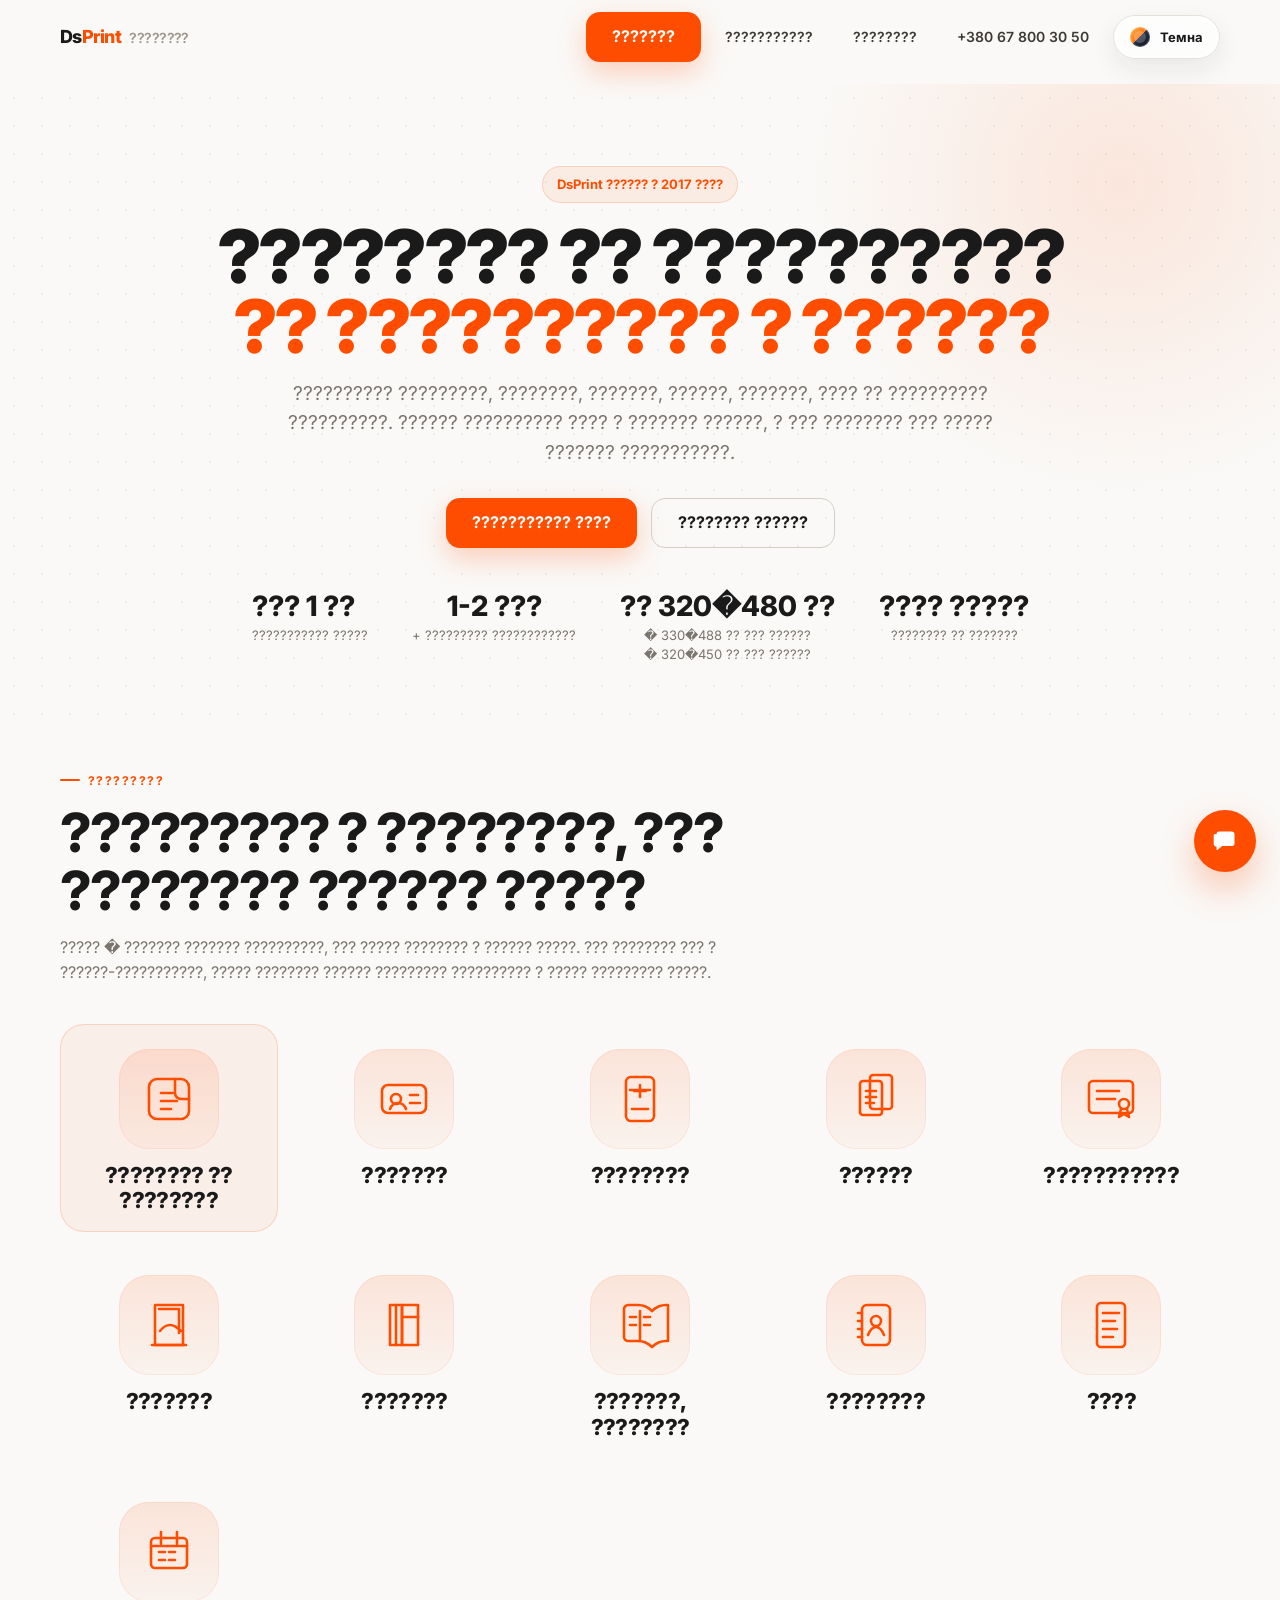
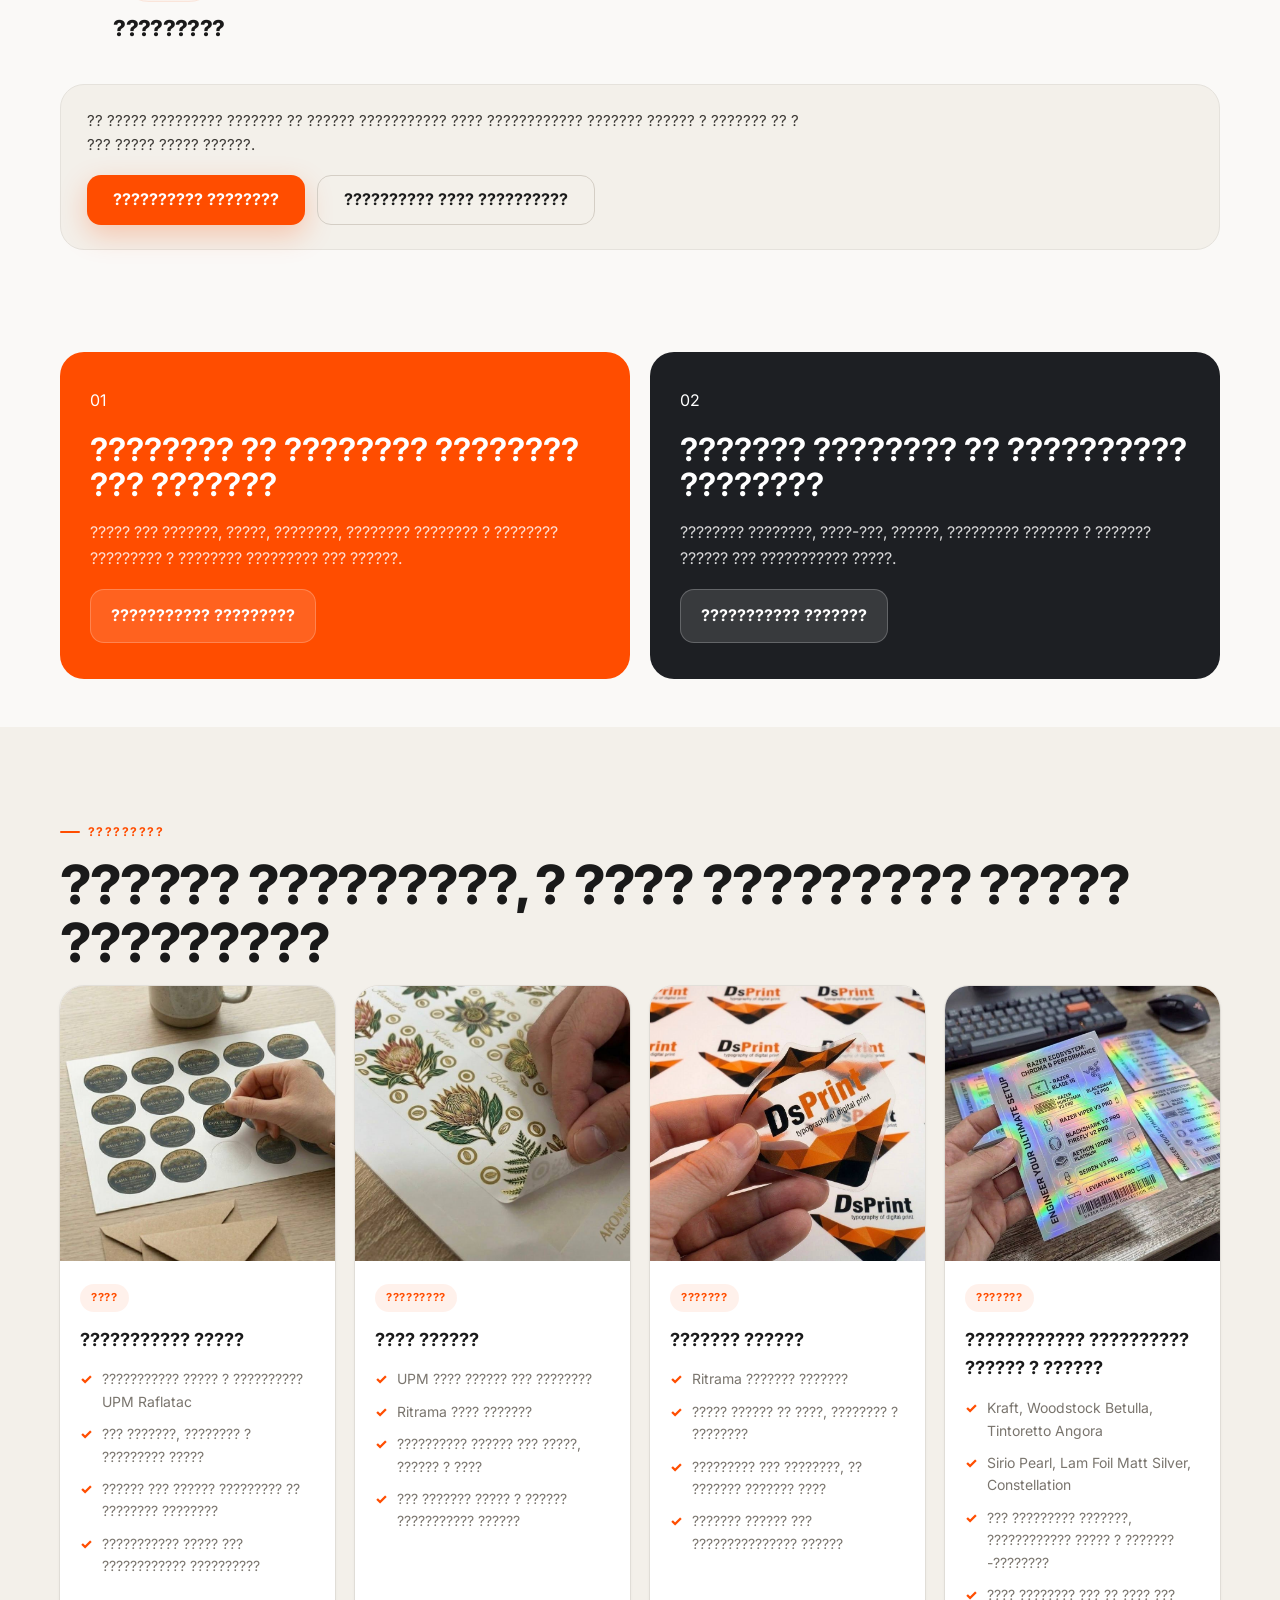
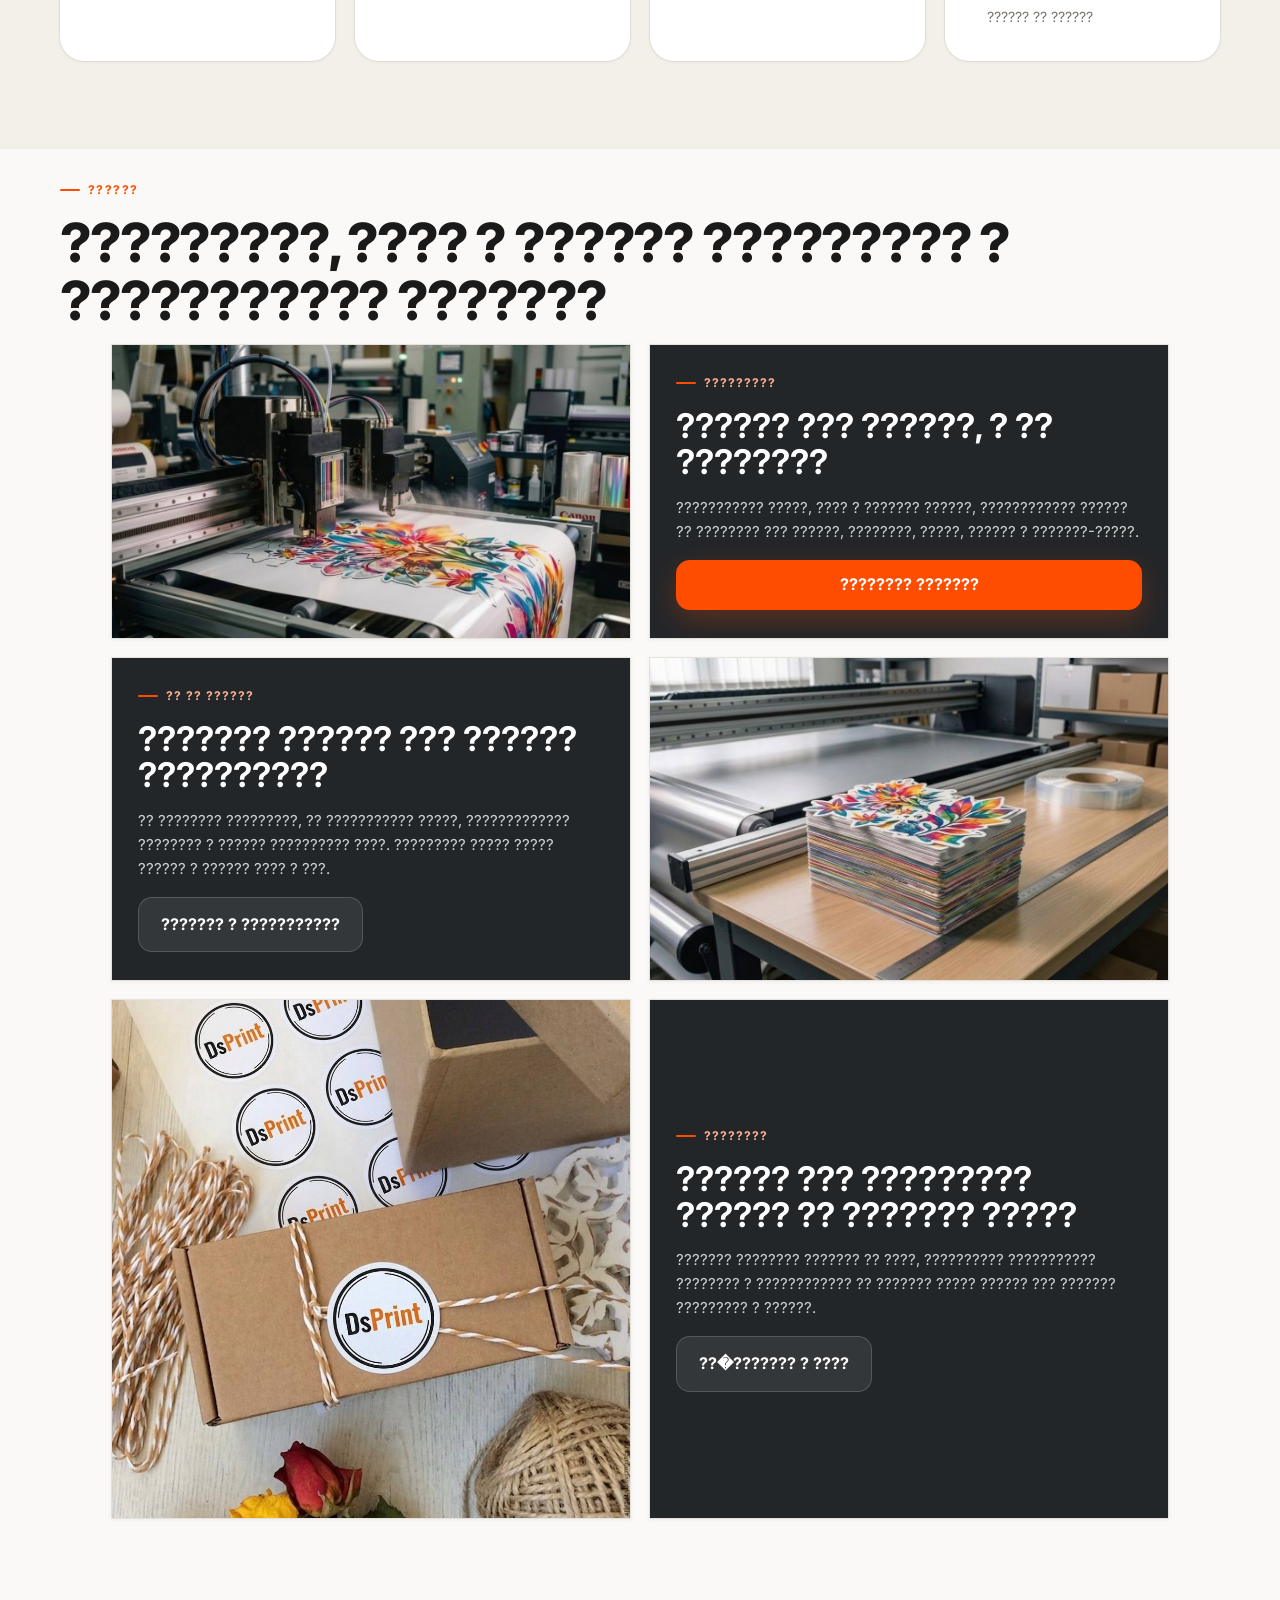
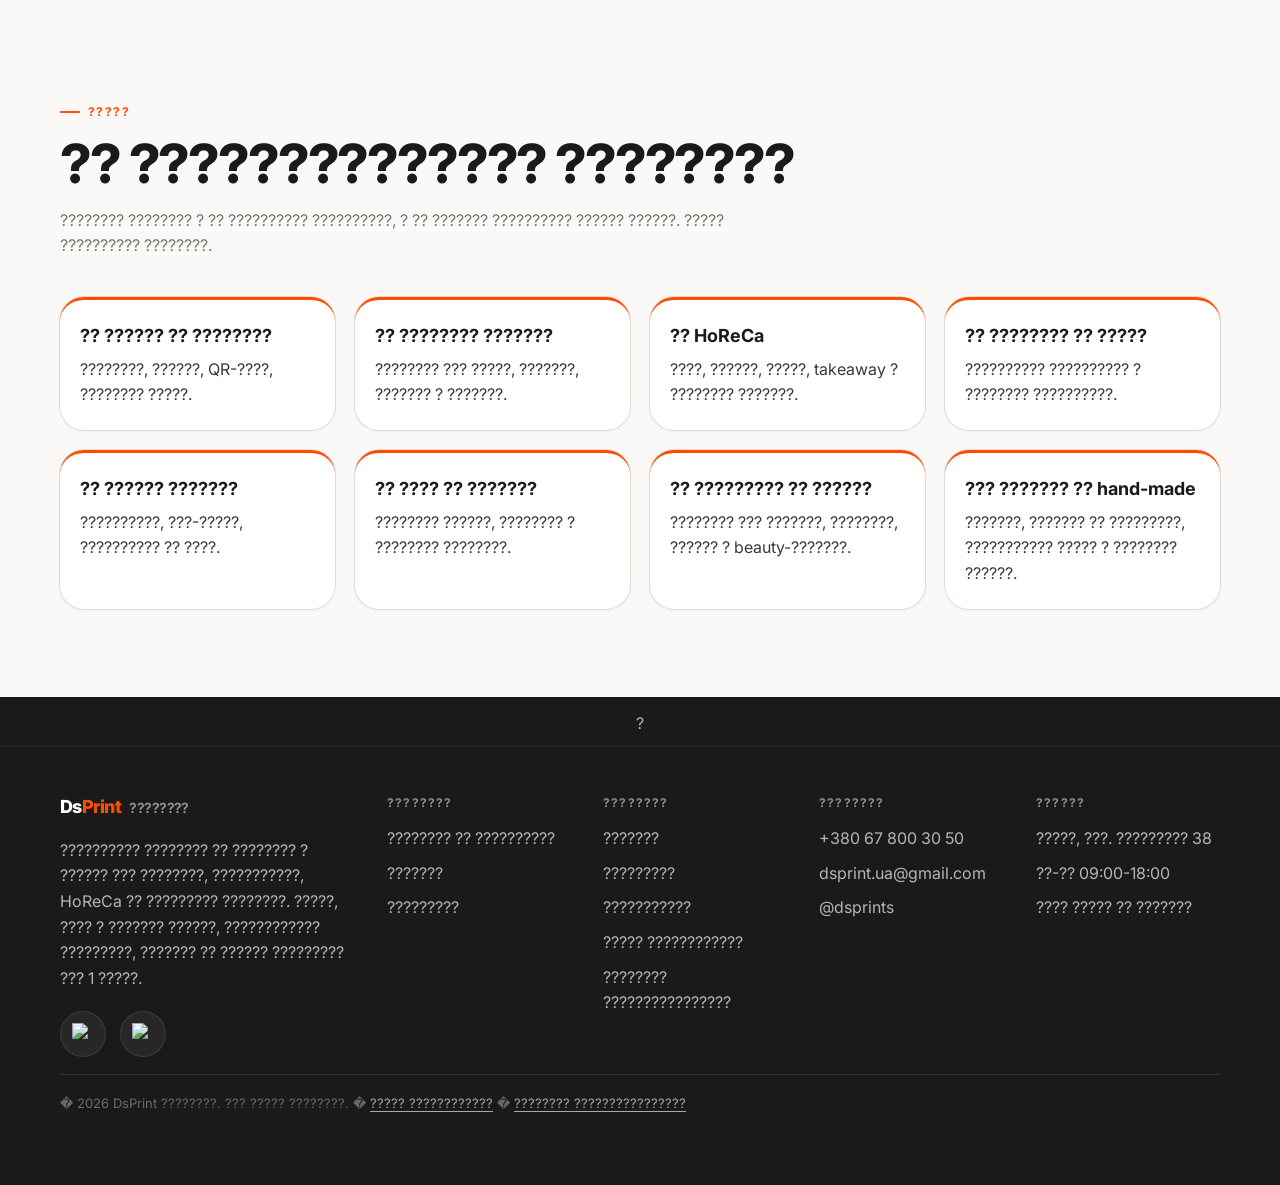
==== commit 7b454a26: "Replace service cards with icon category grid" ====
--- a/index.html
+++ b/index.html
@@ -1,10 +1,10 @@
-﻿<!DOCTYPE html>
+<!DOCTYPE html>
 <html lang="uk">
 <head>
   <meta charset="UTF-8">
   <meta name="viewport" content="width=device-width, initial-scale=1.0, viewport-fit=cover">
-  <title>DsPrint | Наклейки та поліграфія на замовлення у Львові</title>
-  <meta name="description" content="DsPrint друкує наклейки, етикетки та поліграфію у Львові. Самоклеючі матеріали, візитки, флаєри, буклети, меню, сертифікати й швидкий запуск замовлень.">
+  <title>DsPrint | ???????? ?? ?????????? ?? ?????????? ? ??????</title>
+  <meta name="description" content="DsPrint ?????? ????????, ???????? ?? ?????????? ? ??????. ?????????? ?????????, ???????, ??????, ???????, ????, ??????????? ? ??????? ?????? ?????????.">
   <script>
     (() => {
       try {
@@ -22,23 +22,23 @@
   <link rel="icon" type="image/svg+xml" href="/assets/favicon.svg">
   <link rel="apple-touch-icon" href="/assets/favicon.svg">
   <link href="https://fonts.googleapis.com/css2?family=Inter:wght@400;500;600;700;800;900&display=swap" rel="stylesheet">
-  <link rel="stylesheet" href="assets/styles.css?v=20260426b">
+  <link rel="stylesheet" href="assets/styles.css?v=20260520c">
 </head>
 <body id="top">
   <header class="site-header" data-header>
     <div class="container header-wrap">
-      <a class="logo" href="/"><span>Ds</span><span class="print">Print</span><small>Наклейки</small></a>
-      <button class="nav-toggle" type="button" data-nav-toggle aria-label="Меню"><span></span><span></span><span></span></button>
+      <a class="logo" href="/"><span>Ds</span><span class="print">Print</span><small>????????</small></a>
+      <button class="nav-toggle" type="button" data-nav-toggle aria-label="????"><span></span><span></span><span></span></button>
       <nav class="nav-links">
-        <a class="btn btn-primary" href="/materials">Каталог</a>
-        <a class="nav-link" href="/calculator">Калькулятор</a>
-        <a class="nav-link" href="#contacts">Контакти</a>
+        <a class="btn btn-primary" href="/materials">???????</a>
+        <a class="nav-link" href="/calculator">???????????</a>
+        <a class="nav-link" href="#contacts">????????</a>
         <a class="nav-link" href="tel:+380678003050">+380 67 800 30 50</a>
       </nav>
       <nav class="nav-menu" data-nav-menu>
-        <a class="btn btn-primary" href="/materials">Каталог</a>
-        <a href="/calculator">Калькулятор</a>
-        <a href="#contacts">Контакти</a>
+        <a class="btn btn-primary" href="/materials">???????</a>
+        <a href="/calculator">???????????</a>
+        <a href="#contacts">????????</a>
         <a href="tel:+380678003050">+380 67 800 30 50</a>
       </nav>
     </div>
@@ -46,95 +46,171 @@
   <main>
     <section class="hero">
       <div class="container hero-wrap">
-        <div class="hero-chip">DsPrint працює з 2017 року</div>
-        <h1 class="hero-title">Наклейки та поліграфія<br><span class="accent">на замовлення у Львові</span></h1>
-        <p class="hero-sub">Самоклеючі матеріали, етикетки, візитки, флаєри, буклети, меню та брендована поліграфія. Швидко запускаємо малі й середні тиражі, а для наклейок уже маємо готовий калькулятор.</p>
+        <div class="hero-chip">DsPrint ?????? ? 2017 ????</div>
+        <h1 class="hero-title">???????? ?? ??????????<br><span class="accent">?? ?????????? ? ??????</span></h1>
+        <p class="hero-sub">?????????? ?????????, ????????, ???????, ??????, ???????, ???? ?? ?????????? ??????????. ?????? ?????????? ???? ? ??????? ??????, ? ??? ???????? ??? ????? ??????? ???????????.</p>
         <div class="hero-actions">
-          <a class="btn btn-primary" href="/calculator">Розрахувати ціну</a>
-          <a class="btn btn-outline" href="/materials">Дивитись основи</a>
+          <a class="btn btn-primary" href="/calculator">??????????? ????</a>
+          <a class="btn btn-outline" href="/materials">???????? ??????</a>
         </div>
         <div class="hero-stats">
-          <div class="hero-stat"><strong>Від 1 шт</strong><span>мінімальний тираж</span></div>
-          <div class="hero-stat hero-stat-center"><strong>1-2 дні</strong><span>+ термінове виготовлення</span></div>
-          <div class="hero-stat"><strong>До 320×480 мм</strong><span>• 330×488 мм для плівки<br>• 320×450 мм для паперу</span></div>
-          <div class="hero-stat"><strong>Нова Пошта</strong><span>доставка по Україні</span></div>
+          <div class="hero-stat"><strong>??? 1 ??</strong><span>??????????? ?????</span></div>
+          <div class="hero-stat hero-stat-center"><strong>1-2 ???</strong><span>+ ????????? ????????????</span></div>
+          <div class="hero-stat"><strong>?? 320�480 ??</strong><span>� 330�488 ?? ??? ??????<br>� 320�450 ?? ??? ??????</span></div>
+          <div class="hero-stat"><strong>???? ?????</strong><span>???????? ?? ???????</span></div>
         </div>
       </div>
     </section>
     <section class="section section-tight service-expansion">
       <div class="container">
         <div class="service-expansion-head">
-          <div class="tag">Категорії</div>
-          <h2 class="section-title">Починаємо з наклейок, але працюємо значно ширше</h2>
-          <p class="section-sub">Нижче — основні напрями поліграфії, які можна замовити в одному місці. Для наклейок вже є онлайн-калькулятор, решту напрямів будемо поступово розгортати в новій структурі сайту.</p>
-        </div>
-        <div class="service-grid">
-          <article class="service-card service-card-primary">
-            <div class="service-card-index">01</div>
-            <h3>Наклейки та етикетки</h3>
-            <p>Папір, білі та прозорі плівки, дизайнерські основи, порізка та покриття.</p>
-            <div class="service-card-meta">Онлайн-калькулятор уже працює</div>
-          </article>
-          <article class="service-card">
-            <div class="service-card-index">02</div>
-            <h3>Візитки</h3>
-            <p>Стандартні та преміальні варіанти для брендів, майстрів і локальних бізнесів.</p>
-            <div class="service-card-meta">Під запит</div>
-          </article>
-          <article class="service-card">
-            <div class="service-card-index">03</div>
-            <h3>Листівки та флаєри</h3>
-            <p>Рекламні серії, акційні роздачі, івенти та супровідні вкладки до товарів.</p>
-            <div class="service-card-meta">Під запит</div>
-          </article>
-          <article class="service-card">
-            <div class="service-card-index">04</div>
-            <h3>Буклети</h3>
-            <p>Складені формати для презентації послуг, меню, акцій і коротких каталогів.</p>
-            <div class="service-card-meta">Під запит</div>
-          </article>
-          <article class="service-card">
-            <div class="service-card-index">05</div>
-            <h3>Брошури та каталоги</h3>
-            <p>Багатосторінкова поліграфія для брендів, салонів, шоурумів та презентаційних серій.</p>
-            <div class="service-card-meta">Під запит</div>
-          </article>
-          <article class="service-card">
-            <div class="service-card-index">06</div>
-            <h3>Плакати</h3>
-            <p>Промо, навігація, афіші, сезонні вітрини та візуальні акценти для простору.</p>
-            <div class="service-card-meta">Під запит</div>
-          </article>
-          <article class="service-card">
-            <div class="service-card-index">07</div>
-            <h3>Сертифікати</h3>
-            <p>Подарункові, навчальні та корпоративні сертифікати з чистою брендованою подачею.</p>
-            <div class="service-card-meta">Під запит</div>
-          </article>
-          <article class="service-card">
-            <div class="service-card-index">08</div>
-            <h3>Меню</h3>
-            <p>Меню, тейбл-тенти та поліграфія для HoReCa, takeaway і локальних гастро-проєктів.</p>
-            <div class="service-card-meta">Під запит</div>
-          </article>
-          <article class="service-card">
-            <div class="service-card-index">09</div>
-            <h3>Блокноти</h3>
-            <p>Фірмові та подарункові серії для внутрішнього використання, подій і наборів.</p>
-            <div class="service-card-meta">Під запит</div>
-          </article>
-          <article class="service-card">
-            <div class="service-card-index">10</div>
-            <h3>Календарі</h3>
-            <p>Настільні, квартальні та інші формати, які працюють як брендований носій на рік уперед.</p>
-            <div class="service-card-meta">Під запит</div>
-          </article>
+          <div class="tag">?????????</div>
+          <h2 class="section-title">????????? ? ????????, ??? ???????? ?????? ?????</h2>
+          <p class="section-sub">????? � ??????? ??????? ??????????, ??? ????? ???????? ? ?????? ?????. ??? ???????? ??? ? ??????-???????????, ????? ???????? ?????? ????????? ?????????? ? ????? ????????? ?????.</p>
+        </div>
+        <div class="service-grid service-icon-grid">
+          <a class="service-icon-card service-icon-card-primary" href="/calculator" aria-label="???????? ?? ????????">
+            <span class="service-icon">
+              <svg class="service-icon-svg" viewBox="0 0 64 64" aria-hidden="true">
+                <rect x="12" y="12" width="40" height="40" rx="8"></rect>
+                <path d="M38 12v14a6 6 0 0 0 6 6h8"></path>
+                <path d="M24 26h12"></path>
+                <path d="M24 34h16"></path>
+                <path d="M24 42h10"></path>
+              </svg>
+            </span>
+            <span class="service-icon-title">???????? ?? ????????</span>
+          </a>
+          <a class="service-icon-card" href="#contacts" aria-label="???????">
+            <span class="service-icon">
+              <svg class="service-icon-svg" viewBox="0 0 64 64" aria-hidden="true">
+                <rect x="10" y="18" width="44" height="28" rx="6"></rect>
+                <circle cx="24" cy="32" r="5"></circle>
+                <path d="M18 42c1.5-4 4.5-6 8-6s6.5 2 8 6"></path>
+                <path d="M38 28h8"></path>
+                <path d="M38 36h10"></path>
+              </svg>
+            </span>
+            <span class="service-icon-title">???????</span>
+          </a>
+          <a class="service-icon-card" href="#contacts" aria-label="????????">
+            <span class="service-icon">
+              <svg class="service-icon-svg" viewBox="0 0 64 64" aria-hidden="true">
+                <rect x="18" y="10" width="28" height="44" rx="5"></rect>
+                <path d="M24 42h16"></path>
+                <path d="M22 23h20"></path>
+                <path d="M32 18v12"></path>
+                <path d="M26 24h12"></path>
+              </svg>
+            </span>
+            <span class="service-icon-title">????????</span>
+          </a>
+          <a class="service-icon-card" href="#contacts" aria-label="??????">
+            <span class="service-icon">
+              <svg class="service-icon-svg" viewBox="0 0 64 64" aria-hidden="true">
+                <rect x="16" y="14" width="22" height="34" rx="3"></rect>
+                <rect x="26" y="8" width="22" height="34" rx="3"></rect>
+                <path d="M22 24h10"></path>
+                <path d="M22 30h10"></path>
+                <path d="M22 36h8"></path>
+              </svg>
+            </span>
+            <span class="service-icon-title">??????</span>
+          </a>
+          <a class="service-icon-card" href="#contacts" aria-label="???????????">
+            <span class="service-icon">
+              <svg class="service-icon-svg" viewBox="0 0 64 64" aria-hidden="true">
+                <rect x="10" y="14" width="44" height="32" rx="4"></rect>
+                <path d="M18 24h22"></path>
+                <path d="M18 32h18"></path>
+                <circle cx="45" cy="37" r="5"></circle>
+                <path d="M42 42l-2 8 5-3 5 3-2-8"></path>
+              </svg>
+            </span>
+            <span class="service-icon-title">???????????</span>
+          </a>
+          <a class="service-icon-card" href="#contacts" aria-label="???????">
+            <span class="service-icon">
+              <svg class="service-icon-svg" viewBox="0 0 64 64" aria-hidden="true">
+                <path d="M18 12h28v40H18z"></path>
+                <path d="M22 16h20v24"></path>
+                <path d="M23 38c3-4 6-6 10-6 4 0 7 2 11 6"></path>
+                <path d="M15 52h34"></path>
+              </svg>
+            </span>
+            <span class="service-icon-title">???????</span>
+          </a>
+          <a class="service-icon-card" href="#contacts" aria-label="???????">
+            <span class="service-icon">
+              <svg class="service-icon-svg" viewBox="0 0 64 64" aria-hidden="true">
+                <path d="M18 12h12v40H18z"></path>
+                <path d="M30 12h16v40H30z"></path>
+                <path d="M30 24h16"></path>
+                <path d="M24 12v40"></path>
+              </svg>
+            </span>
+            <span class="service-icon-title">???????</span>
+          </a>
+          <a class="service-icon-card" href="#contacts" aria-label="??????? ?? ????????">
+            <span class="service-icon">
+              <svg class="service-icon-svg" viewBox="0 0 64 64" aria-hidden="true">
+                <path d="M16 16c0-2 2-4 4-4h10c5 0 10 2 14 6 4-4 9-6 14-6h2v36h-2c-5 0-10 2-14 6-4-4-9-6-14-6H20c-2 0-4-2-4-4z"></path>
+                <path d="M32 18v30"></path>
+                <path d="M22 24h6"></path>
+                <path d="M36 24h6"></path>
+                <path d="M22 32h6"></path>
+                <path d="M36 32h6"></path>
+              </svg>
+            </span>
+            <span class="service-icon-title">???????, ????????</span>
+          </a>
+          <a class="service-icon-card" href="#contacts" aria-label="????????">
+            <span class="service-icon">
+              <svg class="service-icon-svg" viewBox="0 0 64 64" aria-hidden="true">
+                <rect x="18" y="12" width="28" height="40" rx="5"></rect>
+                <path d="M18 20h-4"></path>
+                <path d="M18 28h-4"></path>
+                <path d="M18 36h-4"></path>
+                <path d="M18 44h-4"></path>
+                <circle cx="32" cy="28" r="5"></circle>
+                <path d="M24 42c2-5 5-8 8-8s6 3 8 8"></path>
+              </svg>
+            </span>
+            <span class="service-icon-title">????????</span>
+          </a>
+          <a class="service-icon-card" href="#contacts" aria-label="????">
+            <span class="service-icon">
+              <svg class="service-icon-svg" viewBox="0 0 64 64" aria-hidden="true">
+                <rect x="18" y="10" width="28" height="44" rx="4"></rect>
+                <path d="M24 20h16"></path>
+                <path d="M24 28h12"></path>
+                <path d="M24 36h14"></path>
+                <path d="M24 44h10"></path>
+              </svg>
+            </span>
+            <span class="service-icon-title">????</span>
+          </a>
+          <a class="service-icon-card" href="#contacts" aria-label="?????????">
+            <span class="service-icon">
+              <svg class="service-icon-svg" viewBox="0 0 64 64" aria-hidden="true">
+                <rect x="14" y="18" width="36" height="30" rx="4"></rect>
+                <path d="M14 26h36"></path>
+                <path d="M24 12v12"></path>
+                <path d="M40 12v12"></path>
+                <path d="M22 32h6"></path>
+                <path d="M32 32h6"></path>
+                <path d="M22 40h6"></path>
+                <path d="M32 40h6"></path>
+              </svg>
+            </span>
+            <span class="service-icon-title">?????????</span>
+          </a>
         </div>
         <div class="service-expansion-cta">
-          <p>Не бачиш потрібний формат? Ми можемо прорахувати інші поліграфічні позиції вручну і зібрати їх у той самий стиль бренду.</p>
+          <p>?? ????? ????????? ??????? ?? ?????? ??????????? ???? ???????????? ??????? ?????? ? ??????? ?? ? ??? ????? ????? ??????.</p>
           <div class="service-expansion-actions">
-            <a class="btn btn-primary" href="/calculator">Порахувати наклейки</a>
-            <a class="btn btn-outline" href="#contacts">Обговорити іншу поліграфію</a>
+            <a class="btn btn-primary" href="/calculator">?????????? ????????</a>
+            <a class="btn btn-outline" href="#contacts">?????????? ???? ??????????</a>
           </div>
         </div>
       </div>
@@ -143,88 +219,88 @@
       <div class="container big-grid">
         <article class="big-card orange">
           <div>01</div>
-          <h3>Паперові та плівкові наклейки для бізнесу</h3>
-          <p>Серії для коробок, банок, флаконів, акційних запусків і щоденної продукції з підбором матеріалу під задачу.</p>
-          <a href="/materials">Переглянути матеріали</a>
+          <h3>???????? ?? ???????? ???????? ??? ???????</h3>
+          <p>????? ??? ???????, ?????, ????????, ???????? ???????? ? ???????? ????????? ? ???????? ????????? ??? ??????.</p>
+          <a href="/materials">??????????? ?????????</a>
         </article>
         <article class="big-card dark">
           <div>02</div>
-          <h3>Фігурні наклейки та преміальні покриття</h3>
-          <p>Контурна надсічка, софт-тач, фольга, вибіркові акценти й виразна подача для брендованих серій.</p>
-          <a href="/materials?materialFilter=designer#materials-catalog">Переглянути каталог</a>
+          <h3>??????? ???????? ?? ?????????? ????????</h3>
+          <p>???????? ????????, ????-???, ??????, ????????? ??????? ? ??????? ?????? ??? ??????????? ?????.</p>
+          <a href="/materials?materialFilter=designer#materials-catalog">??????????? ???????</a>
         </article>
       </div>
     </section>
     <section class="section section-alt">
       <div class="container">
-        <div class="tag">Матеріали</div>
-        <h2 class="section-title">Чотири категорії, з яких починають вибір матеріалу</h2>
+        <div class="tag">?????????</div>
+        <h2 class="section-title">?????? ?????????, ? ???? ????????? ????? ?????????</h2>
         <div class="card-grid materials-grid">
-          <article class="card"><img src="photos/1.jpg" alt="Самоклеючий папір"><div class="card-body"><div class="badge">База</div><h3>Самоклеючий папір</h3><ul><li>Самоклеючий папір з надсічками UPM Raflatac</li><li>Для коробок, етикеток і недорогих серій</li><li>Зручно для рівних поверхонь та коротких запусків</li><li>Оптимальний старт для стандартного маркування</li></ul></div></article>
-          <article class="card"><img src="photos/2.jpg" alt="Біла плівка"><div class="card-body"><div class="badge">Популярне</div><h3>Біла плівка</h3><ul><li>UPM біла матова без просічки</li><li>Ritrama біла глянець</li><li>Водостійка основа для банок, пляшок і тари</li><li>Дає щільний колір і чистий брендований вигляд</li></ul></div></article>
-          <article class="card"><img src="photos/3.jpg" alt="Прозора плівка"><div class="card-body"><div class="badge">Вітрини</div><h3>Прозора плівка</h3><ul><li>Ritrama прозора глянець</li><li>Добре працює на склі, вітринах і флаконах</li><li>Підходить для етикеток, де важлива прозора база</li><li>Охайний вигляд для мінімалістичної подачі</li></ul></div></article>
-          <article class="card"><img src="photos/4.jpg" alt="Дизайнерські самоклеючі папери і плівки"><div class="card-body"><div class="badge">Преміум</div><h3>Дизайнерські самоклеючі папери і плівки</h3><ul><li>Kraft, Woodstock Betulla, Tintoretto Angora</li><li>Sirio Pearl, Lam Foil Matt Silver, Constellation</li><li>Для крафтових брендів, подарункових серій і преміум-упаковки</li><li>Коли матеріал сам по собі вже працює на подачу</li></ul></div></article>
+          <article class="card"><img src="photos/1.jpg" alt="??????????? ?????"><div class="card-body"><div class="badge">????</div><h3>??????????? ?????</h3><ul><li>??????????? ????? ? ?????????? UPM Raflatac</li><li>??? ???????, ???????? ? ????????? ?????</li><li>?????? ??? ?????? ????????? ?? ???????? ????????</li><li>??????????? ????? ??? ???????????? ??????????</li></ul></div></article>
+          <article class="card"><img src="photos/2.jpg" alt="???? ??????"><div class="card-body"><div class="badge">?????????</div><h3>???? ??????</h3><ul><li>UPM ???? ?????? ??? ????????</li><li>Ritrama ???? ???????</li><li>?????????? ?????? ??? ?????, ?????? ? ????</li><li>??? ??????? ????? ? ?????? ??????????? ??????</li></ul></div></article>
+          <article class="card"><img src="photos/3.jpg" alt="??????? ??????"><div class="card-body"><div class="badge">???????</div><h3>??????? ??????</h3><ul><li>Ritrama ??????? ???????</li><li>????? ?????? ?? ????, ???????? ? ????????</li><li>????????? ??? ????????, ?? ??????? ??????? ????</li><li>??????? ?????? ??? ??????????????? ??????</li></ul></div></article>
+          <article class="card"><img src="photos/4.jpg" alt="???????????? ?????????? ?????? ? ??????"><div class="card-body"><div class="badge">???????</div><h3>???????????? ?????????? ?????? ? ??????</h3><ul><li>Kraft, Woodstock Betulla, Tintoretto Angora</li><li>Sirio Pearl, Lam Foil Matt Silver, Constellation</li><li>??? ????????? ???????, ???????????? ????? ? ???????-????????</li><li>???? ???????? ??? ?? ???? ??? ?????? ?? ??????</li></ul></div></article>
         </div>
       </div>
     </section>
     <section class="section section-tight">
       <div class="container">
-        <div class="tag">Процес</div>
-        <h2 class="section-title">Матеріали, друк і запуск замовлень у компактному форматі</h2>
+        <div class="tag">??????</div>
+        <h2 class="section-title">?????????, ???? ? ?????? ????????? ? ??????????? ???????</h2>
         <div class="mosaic-grid">
           <article class="mosaic-card mosaic-photo">
-            <img src="photos/1.1.jpg" alt="Матеріали для наклейок">
+            <img src="photos/1.1.jpg" alt="????????? ??? ????????">
           </article>
           <article class="mosaic-card mosaic-info">
-            <div class="tag">Матеріали</div>
-            <h3>Основа під задачу, а не навмання</h3>
-            <p>Самоклеючий папір, білі й прозорі плівки, дизайнерські основи та покриття для полиці, упаковки, банок, вітрин і преміум-серій.</p>
-            <a class="btn btn-primary" href="/materials">Відкрити каталог</a>
+            <div class="tag">?????????</div>
+            <h3>?????? ??? ??????, ? ?? ????????</h3>
+            <p>??????????? ?????, ???? ? ??????? ??????, ???????????? ?????? ?? ???????? ??? ??????, ????????, ?????, ?????? ? ???????-?????.</p>
+            <a class="btn btn-primary" href="/materials">???????? ???????</a>
           </article>
           <article class="mosaic-card mosaic-photo">
-            <img src="photos/1.3.jpg" alt="Біла плівка для наклейок">
+            <img src="photos/1.3.jpg" alt="???? ?????? ??? ????????">
           </article>
           <article class="mosaic-card mosaic-info">
-            <div class="tag">Як це працює</div>
-            <h3>Швидкий запуск без зайвої бюрократії</h3>
-            <p>Ви обираєте параметри, ми перевіряємо макет, підтверджуємо матеріал і одразу запускаємо друк. Термінові серії часто беремо в роботу того ж дня.</p>
-            <a class="btn btn-ghost" href="/calculator">Перейти в калькулятор</a>
+            <div class="tag">?? ?? ??????</div>
+            <h3>??????? ?????? ??? ?????? ??????????</h3>
+            <p>?? ???????? ?????????, ?? ??????????? ?????, ????????????? ???????? ? ?????? ?????????? ????. ????????? ????? ????? ?????? ? ?????? ???? ? ???.</p>
+            <a class="btn btn-ghost" href="/calculator">??????? ? ???????????</a>
           </article>
           <article class="mosaic-card mosaic-photo">
-            <img src="photos/1.2.jpg" alt="Дизайнерські самоклеючі матеріали">
+            <img src="photos/1.2.jpg" alt="???????????? ?????????? ?????????">
           </article>
           <article class="mosaic-card mosaic-info">
-            <div class="tag">Доставка</div>
-            <h3>Зручно від тестового тиражу до великої серії</h3>
-            <p>Рахуємо реальний розклад на лист, підбираємо оптимальний матеріал і відправляємо по Україні Новою Поштою або готуємо самовивіз у Львові.</p>
-            <a class="btn btn-ghost" href="#contacts">Зв’язатися з нами</a>
+            <div class="tag">????????</div>
+            <h3>?????? ??? ????????? ?????? ?? ??????? ?????</h3>
+            <p>??????? ???????? ??????? ?? ????, ?????????? ??????????? ???????? ? ???????????? ?? ??????? ????? ?????? ??? ??????? ????????? ? ??????.</p>
+            <a class="btn btn-ghost" href="#contacts">??�??????? ? ????</a>
           </article>
         </div>
       </div>
     </section>
     <section class="section">
       <div class="container">
-        <div class="tag">Сфери</div>
-        <h2 class="section-title">Де використовують наклейки</h2>
-        <p class="section-sub">Наклейки працюють і як утилітарне маркування, і як частина візуальної подачі бренду. Нижче найчастіші сценарії.</p>
+        <div class="tag">?????</div>
+        <h2 class="section-title">?? ?????????????? ????????</h2>
+        <p class="section-sub">???????? ???????? ? ?? ?????????? ??????????, ? ?? ??????? ?????????? ?????? ??????. ????? ?????????? ????????.</p>
           <div class="metric-row use-cases-grid">
-            <article class="metric"><strong>🏢 Бізнес та брендинг</strong><span>Логотипи, адреси, QR-коди, вітринні серії.</span></article>
-            <article class="metric"><strong>📦 Упаковка товарів</strong><span>Етикетки для банок, коробок, пакетів і наборів.</span></article>
-            <article class="metric"><strong>🍺 HoReCa</strong><span>Меню, пляшки, банки, takeaway і крафтові запуски.</span></article>
-            <article class="metric"><strong>💊 Медицина та фарма</strong><span>Маркування препаратів і службова інформація.</span></article>
-            <article class="metric"><strong>🎨 Творчі проєкти</strong><span>Стікерпаки, арт-серії, ілюстрації та мерч.</span></article>
-            <article class="metric"><strong>🚗 Авто та техніка</strong><span>Вінілові написи, сервісні й технічні наклейки.</span></article>
-            <article class="metric"><strong>💄 Косметика та догляд</strong><span>Етикетки для баночок, флаконів, свічок і beauty-лінійок.</span></article>
-            <article class="metric"><strong>🛍️ Маркети та hand-made</strong><span>Цінники, наліпки на пакування, подарункові серії й локальні бренди.</span></article>
+            <article class="metric"><strong>?? ?????? ?? ????????</strong><span>????????, ??????, QR-????, ???????? ?????.</span></article>
+            <article class="metric"><strong>?? ???????? ???????</strong><span>???????? ??? ?????, ???????, ??????? ? ???????.</span></article>
+            <article class="metric"><strong>?? HoReCa</strong><span>????, ??????, ?????, takeaway ? ???????? ???????.</span></article>
+            <article class="metric"><strong>?? ???????? ?? ?????</strong><span>?????????? ?????????? ? ???????? ??????????.</span></article>
+            <article class="metric"><strong>?? ?????? ???????</strong><span>??????????, ???-?????, ?????????? ?? ????.</span></article>
+            <article class="metric"><strong>?? ???? ?? ???????</strong><span>???????? ??????, ???????? ? ???????? ????????.</span></article>
+            <article class="metric"><strong>?? ????????? ?? ??????</strong><span>???????? ??? ???????, ????????, ?????? ? beauty-???????.</span></article>
+            <article class="metric"><strong>??? ??????? ?? hand-made</strong><span>???????, ??????? ?? ?????????, ??????????? ????? ? ???????? ??????.</span></article>
           </div>
       </div>
     </section>
   </main>
   <div class="contact-fab">
     <form class="callback-form" data-callback-form>
-      <div class="field"><label for="cb-name">Ваше ім'я</label><input id="cb-name" type="text" placeholder="Як до вас звертатись"></div>
-      <div class="field"><label for="cb-phone">Телефон</label><input id="cb-phone" type="tel" placeholder="+380"></div>
-      <a class="btn btn-primary" href="tel:+380678003050">Замовити дзвінок</a>
+      <div class="field"><label for="cb-name">???? ??'?</label><input id="cb-name" type="text" placeholder="?? ?? ??? ??????????"></div>
+      <div class="field"><label for="cb-phone">???????</label><input id="cb-phone" type="tel" placeholder="+380"></div>
+      <a class="btn btn-primary" href="tel:+380678003050">???????? ???????</a>
     </form>
     <div class="fab-panel" data-fab-panel>
       <button class="fab-pill" type="button" data-callback-toggle>
@@ -233,7 +309,7 @@
             <path d="M6.62 10.79a15.05 15.05 0 0 0 6.59 6.59l2.2-2.2a1 1 0 0 1 1.01-.24c1.11.37 2.3.57 3.53.57a1 1 0 0 1 1 1V20a1 1 0 0 1-1 1C10.3 21 3 13.7 3 4a1 1 0 0 1 1-1h3.49a1 1 0 0 1 1 1c0 1.23.2 2.42.57 3.53a1 1 0 0 1-.24 1.01z" fill="currentColor"/>
           </svg>
         </span>
-        Зворотній дзвінок
+        ????????? ???????
       </button>
       <a class="fab-pill" href="https://t.me/dsprints">
         <span class="icon tg" aria-hidden="true"><img src="https://cdn.simpleicons.org/telegram/FFFFFF" alt=""></span>
@@ -244,19 +320,19 @@
         Viber
       </a>
     </div>
-    <button class="fab-trigger" type="button" data-fab-toggle aria-label="Повідомлення">
+    <button class="fab-trigger" type="button" data-fab-toggle aria-label="????????????">
       <svg viewBox="0 0 24 24" role="img" focusable="false" aria-hidden="true">
         <path d="M4 5.5A2.5 2.5 0 0 1 6.5 3h11A2.5 2.5 0 0 1 20 5.5v8A2.5 2.5 0 0 1 17.5 16H9l-4.2 3.5A.5.5 0 0 1 4 19.1V16.5A2.5 2.5 0 0 1 1.5 14v-8A2.5 2.5 0 0 1 4 5.5Z" fill="currentColor"/>
       </svg>
     </button>
   </div>
   <footer class="footer" id="contacts">
-    <a class="back-top" href="#top">↑</a>
+    <a class="back-top" href="#top">?</a>
     <div class="container footer-main">
       <div class="footer-grid">
         <div>
-          <a class="logo" href="/"><span style="color:#fff">Ds</span><span class="print">Print</span><small>Наклейки</small></a>
-          <p>Самоклеючі наклейки та етикетки у Львові для упаковки, брендування, HoReCa та локальних запусків. Папір, білі й прозорі плівки, дизайнерські матеріали, порізка та запуск замовлень від 1 штуки.</p>
+          <a class="logo" href="/"><span style="color:#fff">Ds</span><span class="print">Print</span><small>????????</small></a>
+          <p>?????????? ???????? ?? ???????? ? ?????? ??? ????????, ???????????, HoReCa ?? ????????? ????????. ?????, ???? ? ??????? ??????, ???????????? ?????????, ??????? ?? ?????? ????????? ??? 1 ?????.</p>
           <div class="footer-social">
             <a class="social-pill" href="https://t.me/dsprints" aria-label="Telegram">
               <img src="https://cdn.simpleicons.org/telegram/229ED9" alt="Telegram">
@@ -266,12 +342,12 @@
             </a>
           </div>
         </div>
-        <div><h4>Продукти</h4><ul><li><a href="#top">Наклейки на замовлення</a></li><li><a href="/materials">Каталог</a></li><li><a href="/materials">Матеріали</a></li></ul></div>
-        <div><h4>Сторінки</h4><ul><li><a href="/">Головна</a></li><li><a href="/materials">Матеріали</a></li><li><a href="/calculator">Калькулятор</a></li><li><a href="/terms">Умови користування</a></li><li><a href="/privacy">Політика конфіденційності</a></li></ul></div>
-        <div><h4>Контакти</h4><ul><li><a href="tel:+380678003050">+380 67 800 30 50</a></li><li><a href="mailto:dsprint.ua@gmail.com">dsprint.ua@gmail.com</a></li><li><a href="https://t.me/dsprints">@dsprints</a></li></ul></div>
-        <div><h4>Адреса</h4><ul><li>Львів, вул.&nbsp;Джерельна&nbsp;38</li><li>Пн-Пт 09:00-18:00</li><li>Нова Пошта по Україні</li></ul></div>
-      </div>
-      <div class="footer-bottom">© 2026 DsPrint Наклейки. Усі права захищено. · <a href="/terms">Умови користування</a> · <a href="/privacy">Політика конфіденційності</a></div>
+        <div><h4>????????</h4><ul><li><a href="#top">???????? ?? ??????????</a></li><li><a href="/materials">???????</a></li><li><a href="/materials">?????????</a></li></ul></div>
+        <div><h4>????????</h4><ul><li><a href="/">???????</a></li><li><a href="/materials">?????????</a></li><li><a href="/calculator">???????????</a></li><li><a href="/terms">????? ????????????</a></li><li><a href="/privacy">???????? ????????????????</a></li></ul></div>
+        <div><h4>????????</h4><ul><li><a href="tel:+380678003050">+380 67 800 30 50</a></li><li><a href="mailto:dsprint.ua@gmail.com">dsprint.ua@gmail.com</a></li><li><a href="https://t.me/dsprints">@dsprints</a></li></ul></div>
+        <div><h4>??????</h4><ul><li>?????, ???.&nbsp;?????????&nbsp;38</li><li>??-?? 09:00-18:00</li><li>???? ????? ?? ???????</li></ul></div>
+      </div>
+      <div class="footer-bottom">� 2026 DsPrint ????????. ??? ????? ????????. � <a href="/terms">????? ????????????</a> � <a href="/privacy">???????? ????????????????</a></div>
     </div>
   </footer>
   <script src="assets/app.js?v=20260402a"></script>
--- a/assets/styles.css
+++ b/assets/styles.css
@@ -22,13 +22,13 @@
 .big-grid,.card-grid,.catalog-grid,.gallery-grid,.steps,.footer-grid,.calc-grid,.metric-row{display:grid;gap:20px}
 .service-grid{display:grid;gap:18px}
 .service-expansion-head{max-width:860px;margin-bottom:28px}
-.service-card{position:relative;display:flex;flex-direction:column;gap:14px;min-height:220px;padding:24px 22px;border:1px solid var(--line);border-radius:22px;background:linear-gradient(180deg,#fff 0%,#fcfbf9 100%);box-shadow:0 1px 4px rgba(0,0,0,.05);overflow:hidden}
-.service-card::after{content:"";position:absolute;inset:auto -28px -36px auto;width:130px;height:130px;border-radius:50%;background:radial-gradient(circle,rgba(255,77,0,.12) 0%,transparent 68%);pointer-events:none}
-.service-card-primary{background:linear-gradient(180deg,#fff7f2 0%,#fff 100%);border-color:rgba(255,77,0,.22)}
-.service-card h3{margin:0;color:var(--text);font-size:clamp(22px,2.2vw,30px);line-height:1.08;letter-spacing:-.03em}
-.service-card p{margin:0;color:var(--muted);font-size:15px;line-height:1.55;max-width:32ch}
-.service-card-index{display:inline-flex;align-items:center;justify-content:center;min-width:48px;height:32px;padding:0 12px;border-radius:999px;border:1px solid rgba(255,77,0,.18);background:rgba(255,77,0,.08);color:var(--accent);font-size:12px;font-weight:800;letter-spacing:.08em;text-transform:uppercase}
-.service-card-meta{margin-top:auto;color:var(--text);font-size:13px;font-weight:700}
+.service-icon-grid{align-items:start}
+.service-icon-card{display:flex;flex-direction:column;align-items:center;justify-content:flex-start;gap:14px;min-height:180px;padding:24px 16px 18px;border:1px solid transparent;border-radius:24px;background:transparent;text-align:center;transition:transform .28s cubic-bezier(.22,1,.36,1),border-color .28s ease,background-color .28s ease,box-shadow .28s ease}
+.service-icon-card:hover{transform:translateY(-4px);border-color:rgba(255,77,0,.18);background:rgba(255,255,255,.56);box-shadow:0 14px 34px rgba(26,26,26,.08)}
+.service-icon-card-primary{border-color:rgba(255,77,0,.18);background:rgba(255,77,0,.06)}
+.service-icon{display:grid;place-items:center;width:100px;height:100px;border-radius:30px;background:linear-gradient(180deg,rgba(255,77,0,.12) 0%,rgba(255,77,0,.04) 100%);color:var(--accent);box-shadow:inset 0 0 0 1px rgba(255,77,0,.08)}
+.service-icon-svg{width:64px;height:64px;stroke:currentColor;fill:none;stroke-width:2.6;stroke-linecap:round;stroke-linejoin:round}
+.service-icon-title{display:block;max-width:14ch;color:var(--text);font-size:clamp(17px,1.8vw,22px);font-weight:800;line-height:1.15;letter-spacing:-.03em;text-wrap:balance}
 .service-expansion-cta{display:flex;flex-direction:column;gap:18px;align-items:flex-start;margin-top:24px;padding:24px 26px;border:1px solid var(--line);border-radius:24px;background:var(--bg-soft)}
 .service-expansion-cta p{margin:0;max-width:720px;color:var(--body);font-size:15px;line-height:1.6}
 .service-expansion-actions{display:flex;flex-wrap:wrap;gap:12px}
@@ -95,11 +95,11 @@
 .material-subpanel{scroll-margin-top:120px}
 .footer{background:#1a1a1a;color:rgba(255,255,255,.76)}.back-top{display:block;width:100%;padding:14px 0 10px;text-align:center;border-bottom:1px solid rgba(255,255,255,.08);color:rgba(255,255,255,.45)}.footer-main{padding:46px 0}.footer-grid{gap:32px}.footer h4{margin:0 0 14px;color:rgba(255,255,255,.5);font-size:12px;font-weight:700;letter-spacing:.1em;text-transform:uppercase}.footer p,.footer a,.footer li{color:rgba(255,255,255,.68)}.footer ul{margin:0;padding:0;list-style:none;display:grid;gap:9px}.footer-social{align-items:center;gap:14px;margin-top:20px}.footer-social .social-pill{display:inline-flex;align-items:center;justify-content:center;width:46px;height:46px;padding:0;border-radius:50%;background:rgba(255,255,255,.06);border:1px solid rgba(255,255,255,.1);box-shadow:none;transition:background .2s ease,border-color .2s ease,transform .22s ease}.footer-social .social-pill:hover{background:rgba(255,255,255,.12);border-color:rgba(255,255,255,.18);transform:translateY(-1px)}.footer-social .social-pill img{width:22px;height:22px;display:block}.footer-bottom{margin-top:16px;padding:18px 0 26px;border-top:1px solid rgba(255,255,255,.1);color:rgba(255,255,255,.35);font-size:13px}.footer-bottom a{color:rgba(255,255,255,.62);text-decoration:underline;text-underline-offset:3px}.footer-bottom a:hover{color:#fff}
 .reveal{opacity:0;transform:translate3d(0,18px,0);transition:opacity .64s cubic-bezier(.16,1,.3,1),transform .64s cubic-bezier(.16,1,.3,1);transition-delay:var(--reveal-delay,0ms);will-change:opacity,transform;backface-visibility:hidden}.reveal-up{transform:translate3d(0,22px,0)}.reveal-left{transform:translate3d(-18px,0,0)}.reveal-right{transform:translate3d(18px,0,0)}.reveal-scale{transform:translate3d(0,14px,0) scale(.985)}.reveal.is-visible{opacity:1;transform:translate3d(0,0,0) scale(1)}
-.big-card,.card,.catalog-card,.gallery-card,.use-case-card,.feature,.mosaic-card,.stats-card,.materials-card,.hero-stat,.service-card{transition:transform .28s cubic-bezier(.22,1,.36,1),box-shadow .28s ease,border-color .28s ease}.big-card:hover,.card:hover,.catalog-card:hover,.gallery-card:hover,.use-case-card:hover,.stats-card:hover,.materials-card:hover,.service-card:hover{transform:translateY(-3px);box-shadow:0 14px 34px rgba(26,26,26,.08);border-color:rgba(255,77,0,.18)}.hero-stat:hover{transform:none;box-shadow:none;border-color:transparent}.feature:hover,.mosaic-card:hover{transform:translateY(-2px)}
+.big-card,.card,.catalog-card,.gallery-card,.use-case-card,.feature,.mosaic-card,.stats-card,.materials-card,.hero-stat,.service-icon-card{transition:transform .28s cubic-bezier(.22,1,.36,1),box-shadow .28s ease,border-color .28s ease}.big-card:hover,.card:hover,.catalog-card:hover,.gallery-card:hover,.use-case-card:hover,.stats-card:hover,.materials-card:hover{transform:translateY(-3px);box-shadow:0 14px 34px rgba(26,26,26,.08);border-color:rgba(255,77,0,.18)}.hero-stat:hover{transform:none;box-shadow:none;border-color:transparent}.feature:hover,.mosaic-card:hover{transform:translateY(-2px)}
 .feature-image,.mosaic-card,.catalog-image-btn,.catalog-card-image,.materials-card img,.card img{overflow:hidden}.feature-image img,.mosaic-card img,.catalog-image-btn img,.catalog-card-image img,.materials-card img,.card img{transition:transform .7s cubic-bezier(.22,1,.36,1),filter .4s ease}.feature:hover .feature-image img,.mosaic-card:hover img,.catalog-card:hover .catalog-image-btn img,.materials-card:hover img,.card:hover img{transform:scale(1.02)}
 .btn,.filter-button,.pill-button,.fab-pill,.social-pill,.nav-links a{transition:transform .28s ease,box-shadow .28s ease,background-color .28s ease,border-color .28s ease,color .28s ease}
-@media (min-width:768px){.hero-stats,.steps,.footer-grid,.calc-grid,.metric-row{grid-template-columns:repeat(2,minmax(0,1fr))}.hero-stats{column-gap:28px;row-gap:18px;justify-items:stretch}.hero-stat,.hero-stat-center{max-width:none}.use-cases-grid{grid-template-columns:repeat(2,minmax(0,1fr))}.big-grid{grid-template-columns:repeat(2,minmax(0,1fr))}.service-grid{grid-template-columns:repeat(2,minmax(0,1fr))}.card-grid,.catalog-grid,.gallery-grid,.materials-grid,.mosaic-grid{grid-template-columns:repeat(2,minmax(0,1fr))}.mosaic-card:nth-child(1){order:1}.mosaic-card:nth-child(2){order:2}.mosaic-card:nth-child(3){order:5}.mosaic-card:nth-child(4){order:3}.mosaic-card:nth-child(5){order:4}.mosaic-card:nth-child(6){order:6}.calc-toolbar{grid-template-columns:repeat(3,minmax(0,1fr));justify-content:stretch;max-width:none;width:100%;margin:0;align-items:stretch}.toolbar-box{min-height:178px}.price-inline,.order-fields{grid-template-columns:repeat(2,minmax(0,1fr))}.check-grid{grid-template-columns:repeat(2,minmax(0,1fr))}}
-@media (min-width:1024px){.nav-toggle,.nav-menu{display:none!important}.nav-links{display:flex}.hero-stats{grid-template-columns:repeat(4,max-content);justify-content:center;justify-items:center;column-gap:44px;row-gap:20px;width:fit-content;max-width:100%}.hero-stat,.hero-stat-center{width:max-content;max-width:none}.hero-stat-center{justify-self:center;align-items:center}.hero-stat-center strong,.hero-stat-center span{width:max-content;text-align:center}.metric-row{grid-template-columns:repeat(4,minmax(0,1fr))}.use-cases-grid{grid-template-columns:repeat(4,minmax(0,1fr))}.service-grid{grid-template-columns:repeat(4,minmax(0,1fr))}.service-grid .service-card:first-child{grid-column:span 2}.card-grid{grid-template-columns:repeat(3,minmax(0,1fr))}.materials-grid{grid-template-columns:repeat(4,minmax(0,1fr))}.catalog-grid,.gallery-grid{grid-template-columns:repeat(3,minmax(0,1fr))}.steps{grid-template-columns:repeat(4,minmax(0,1fr))}.feature{grid-template-columns:repeat(2,minmax(0,1fr));min-height:340px}.feature.reverse .feature-image{order:2}.feature.reverse .feature-body{order:1}.feature-body{padding:44px}.mosaic-grid{grid-template-columns:repeat(2,minmax(320px,520px));justify-content:center}.mosaic-card:nth-child(4),.mosaic-card:nth-child(6){min-height:280px}.footer-grid{grid-template-columns:1.6fr 1fr 1fr 1fr 1fr}.order-form{grid-template-columns:minmax(0,1.2fr) 360px;align-items:start}.order-summary-card{position:sticky;top:110px}}
+@media (min-width:768px){.hero-stats,.steps,.footer-grid,.calc-grid,.metric-row{grid-template-columns:repeat(2,minmax(0,1fr))}.hero-stats{column-gap:28px;row-gap:18px;justify-items:stretch}.hero-stat,.hero-stat-center{max-width:none}.use-cases-grid{grid-template-columns:repeat(2,minmax(0,1fr))}.big-grid{grid-template-columns:repeat(2,minmax(0,1fr))}.service-grid{grid-template-columns:repeat(3,minmax(0,1fr))}.card-grid,.catalog-grid,.gallery-grid,.materials-grid,.mosaic-grid{grid-template-columns:repeat(2,minmax(0,1fr))}.mosaic-card:nth-child(1){order:1}.mosaic-card:nth-child(2){order:2}.mosaic-card:nth-child(3){order:5}.mosaic-card:nth-child(4){order:3}.mosaic-card:nth-child(5){order:4}.mosaic-card:nth-child(6){order:6}.calc-toolbar{grid-template-columns:repeat(3,minmax(0,1fr));justify-content:stretch;max-width:none;width:100%;margin:0;align-items:stretch}.toolbar-box{min-height:178px}.price-inline,.order-fields{grid-template-columns:repeat(2,minmax(0,1fr))}.check-grid{grid-template-columns:repeat(2,minmax(0,1fr))}}
+@media (min-width:1024px){.nav-toggle,.nav-menu{display:none!important}.nav-links{display:flex}.hero-stats{grid-template-columns:repeat(4,max-content);justify-content:center;justify-items:center;column-gap:44px;row-gap:20px;width:fit-content;max-width:100%}.hero-stat,.hero-stat-center{width:max-content;max-width:none}.hero-stat-center{justify-self:center;align-items:center}.hero-stat-center strong,.hero-stat-center span{width:max-content;text-align:center}.metric-row{grid-template-columns:repeat(4,minmax(0,1fr))}.use-cases-grid{grid-template-columns:repeat(4,minmax(0,1fr))}.service-grid{grid-template-columns:repeat(5,minmax(0,1fr))}.card-grid{grid-template-columns:repeat(3,minmax(0,1fr))}.materials-grid{grid-template-columns:repeat(4,minmax(0,1fr))}.catalog-grid,.gallery-grid{grid-template-columns:repeat(3,minmax(0,1fr))}.steps{grid-template-columns:repeat(4,minmax(0,1fr))}.feature{grid-template-columns:repeat(2,minmax(0,1fr));min-height:340px}.feature.reverse .feature-image{order:2}.feature.reverse .feature-body{order:1}.feature-body{padding:44px}.mosaic-grid{grid-template-columns:repeat(2,minmax(320px,520px));justify-content:center}.mosaic-card:nth-child(4),.mosaic-card:nth-child(6){min-height:280px}.footer-grid{grid-template-columns:1.6fr 1fr 1fr 1fr 1fr}.order-form{grid-template-columns:minmax(0,1.2fr) 360px;align-items:start}.order-summary-card{position:sticky;top:110px}}
 @media (max-width:767px){.hero{padding:34px 0 24px}.hero-actions{flex-direction:column;align-items:stretch;max-width:420px;gap:10px}.hero-actions .btn{width:100%;justify-content:center}.hero-stats{grid-template-columns:1fr;gap:16px;margin-top:24px;padding:6px 0 0;justify-items:center}.hero-stat,.hero-stat-center{align-items:center;min-width:0;max-width:320px;text-align:center}.hero-stat strong,.hero-stat span,.hero-stat-center strong,.hero-stat-center span{text-align:center}.hero-stat strong{font-size:24px;line-height:1.05}.hero-stat span{font-size:12px;line-height:1.35}.materials-page .filter-row{display:grid;grid-template-columns:repeat(2,minmax(0,1fr));gap:12px;align-items:stretch}.materials-page .filter-btn{display:flex;align-items:center;justify-content:center;min-height:74px;padding:14px 18px;text-align:center;white-space:normal;line-height:1.2}.materials-page .filter-btn:nth-child(1){grid-column:1/-1}.materials-page .filter-btn:nth-child(4){grid-column:1/-1}.material-categories{display:grid!important;grid-template-columns:repeat(2,minmax(0,1fr));gap:10px;width:100%}.material-categories .category-pill{display:flex;align-items:center;justify-content:center;min-height:48px;padding:10px 12px;text-align:center;white-space:normal;line-height:1.25}.material-categories .category-pill:last-child{grid-column:1/-1}.material-subpanel{padding-top:12px}.material-flow-indicator{margin:2px 0 14px}.material-flow-line{height:18px}.material-flow-arrow{width:16px;height:16px;border-right-width:3px;border-bottom-width:3px}.mosaic-grid{display:flex;flex-direction:column;gap:12px}.mosaic-card:nth-child(1){order:1}.mosaic-card:nth-child(2){order:2}.mosaic-card:nth-child(3){order:3}.mosaic-card:nth-child(4){order:4}.mosaic-card:nth-child(5){order:6}.mosaic-card:nth-child(6){order:5}.mosaic-photo,.mosaic-info{min-height:auto}.mosaic-photo img{aspect-ratio:4/3;object-fit:cover}.mosaic-info{padding:20px 18px}.contact-fab{right:18px;bottom:24px;gap:8px}.fab-trigger{width:58px;height:58px}.fab-panel{max-width:calc(100vw - 36px)}.callback-form{width:min(280px,calc(100vw - 36px))}.footer{padding-bottom:112px}.reveal{transform:translate3d(0,12px,0);transition:opacity .52s cubic-bezier(.16,1,.3,1),transform .52s cubic-bezier(.16,1,.3,1)}.reveal-up{transform:translate3d(0,14px,0)}.reveal-left{transform:translate3d(-10px,0,0)}.reveal-right{transform:translate3d(10px,0,0)}.reveal-scale{transform:translate3d(0,10px,0) scale(.99)}}
 @media (prefers-reduced-motion:reduce){.reveal{opacity:1!important;transform:none!important}}
 
@@ -249,9 +249,11 @@
   .price-lab-shell{padding:20px 18px}
   .big-card{border-radius:20px}
   .big-card h3{font-size:clamp(22px,7vw,30px)}
-  .service-card{min-height:auto;padding:20px 18px;border-radius:20px}
-  .service-card h3{font-size:clamp(22px,6vw,28px)}
-  .service-card p{font-size:14px}
+  .service-grid{grid-template-columns:repeat(2,minmax(0,1fr))}
+  .service-icon-card{min-height:156px;padding:18px 12px 14px;border-radius:20px}
+  .service-icon{width:84px;height:84px;border-radius:24px}
+  .service-icon-svg{width:54px;height:54px}
+  .service-icon-title{font-size:16px}
   .service-expansion-cta{padding:20px 18px;border-radius:20px}
   .service-expansion-actions{flex-direction:column;align-items:stretch}
   .service-expansion-actions .btn{width:100%}
@@ -374,6 +376,11 @@
   .order-form,
   .order-section,
   .price-lab-shell{padding:16px 14px}
+  .service-grid{grid-template-columns:1fr}
+  .service-icon-card{min-height:142px;padding:16px 10px 12px}
+  .service-icon{width:78px;height:78px;border-radius:22px}
+  .service-icon-svg{width:50px;height:50px}
+  .service-icon-title{max-width:none;font-size:15px}
   .calc-toolbar>.toolbar-box:first-child{--toolbar-group-width:232px}
   .calc-toolbar>.toolbar-box:nth-child(2){--toolbar-group-width:148px}
   .calc-toolbar>.toolbar-box:nth-child(3){--toolbar-group-width:142px}
